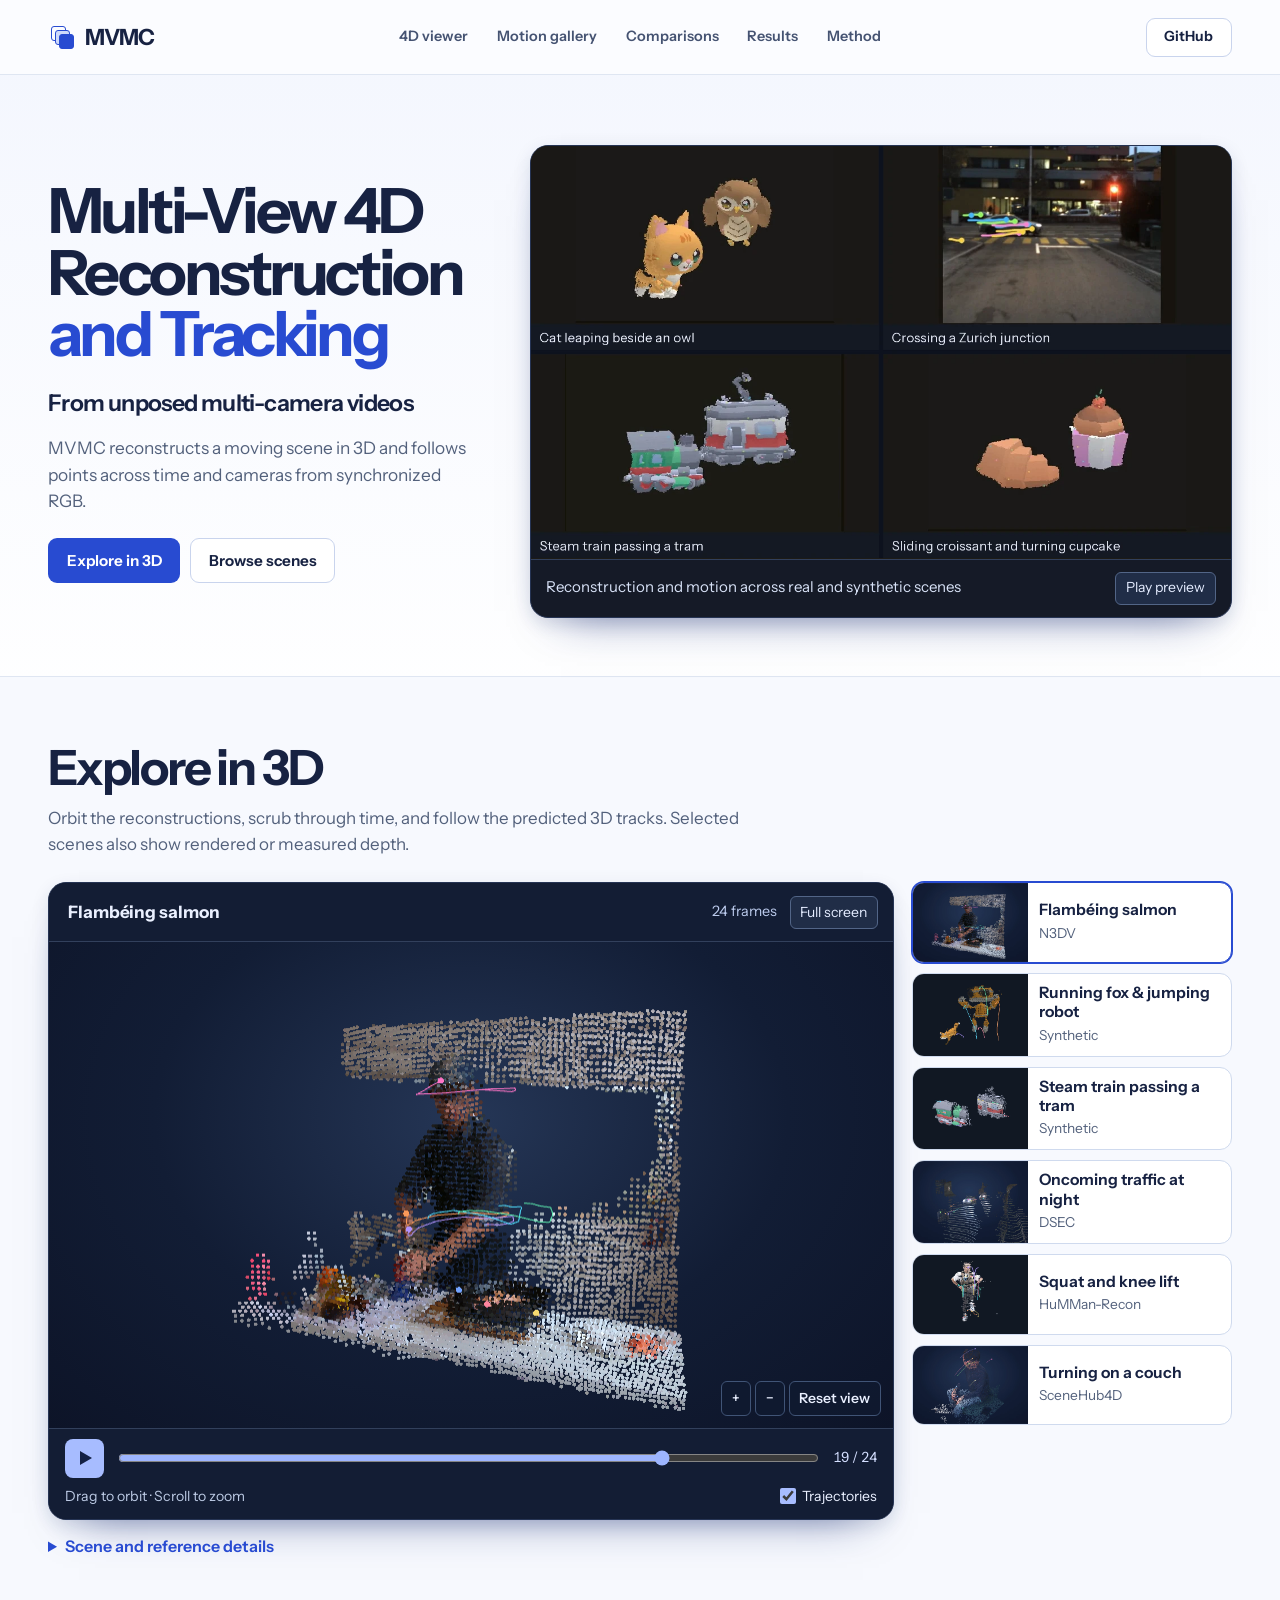
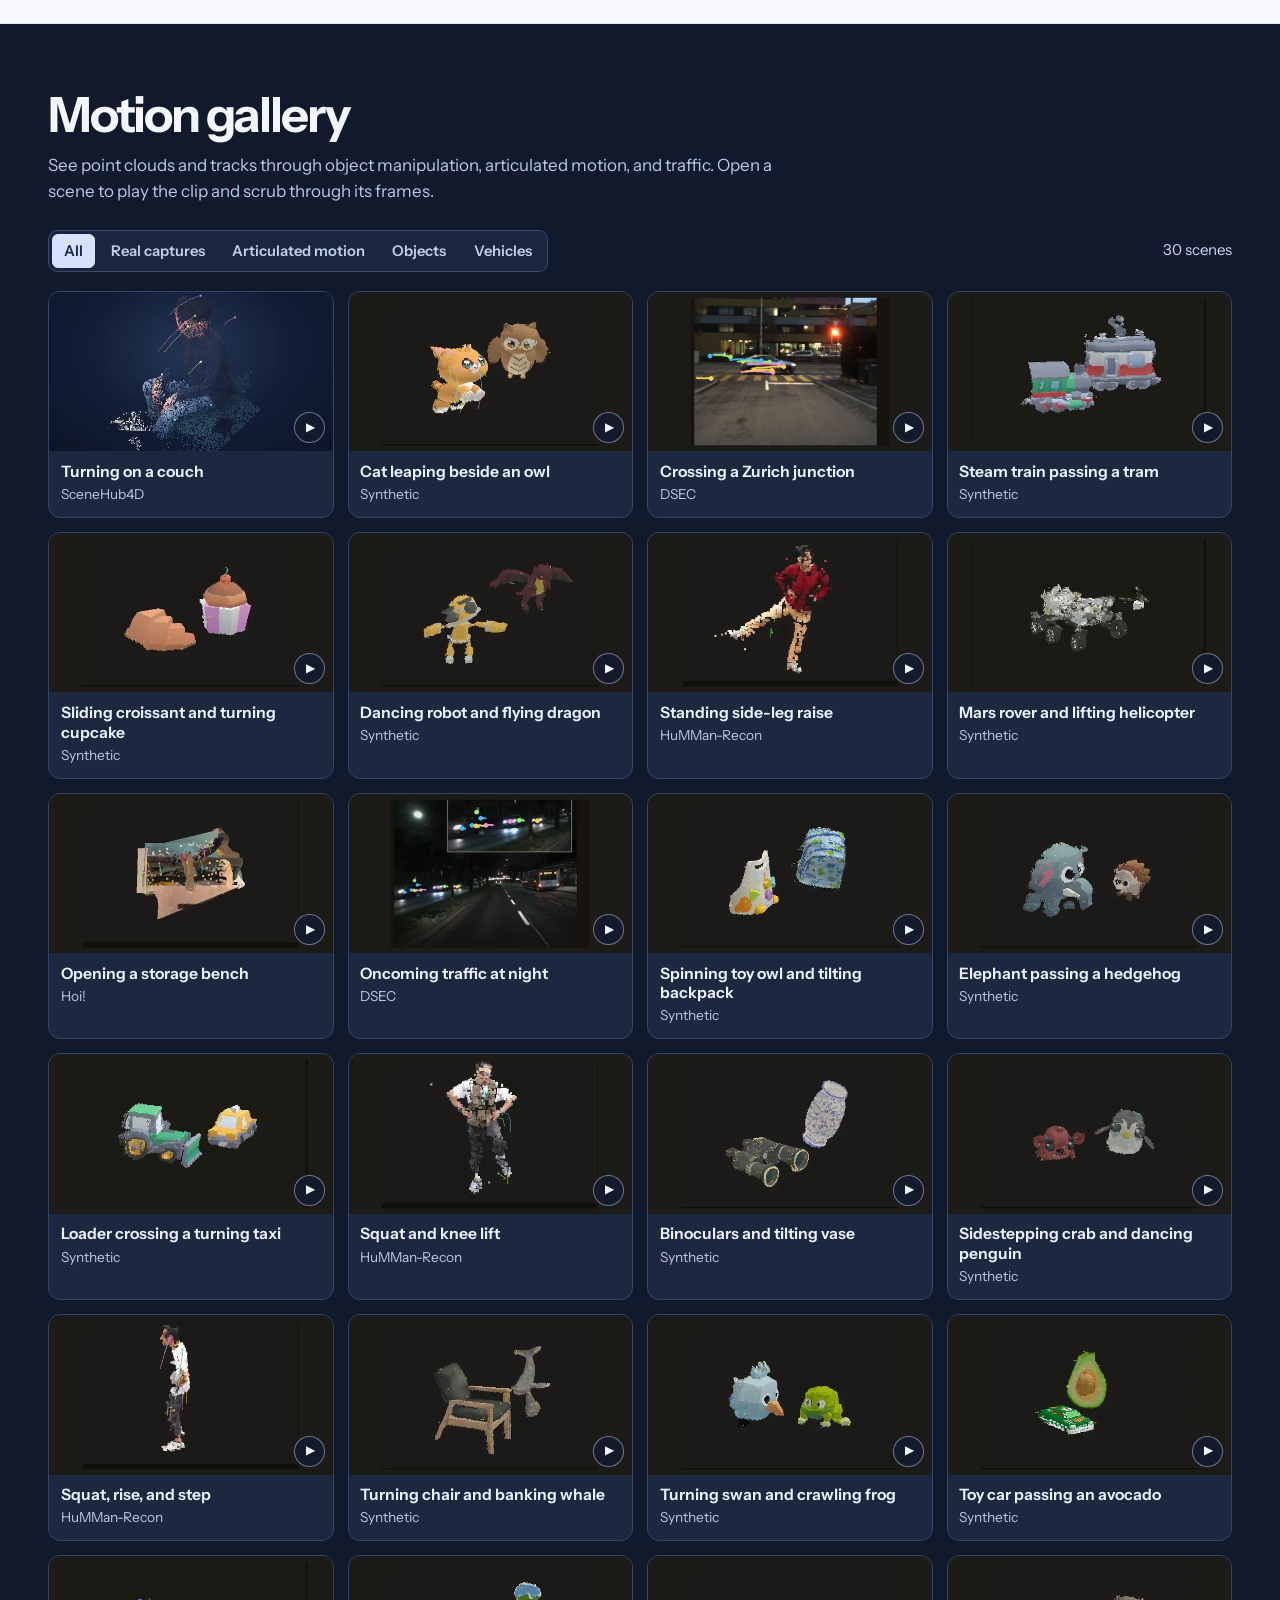
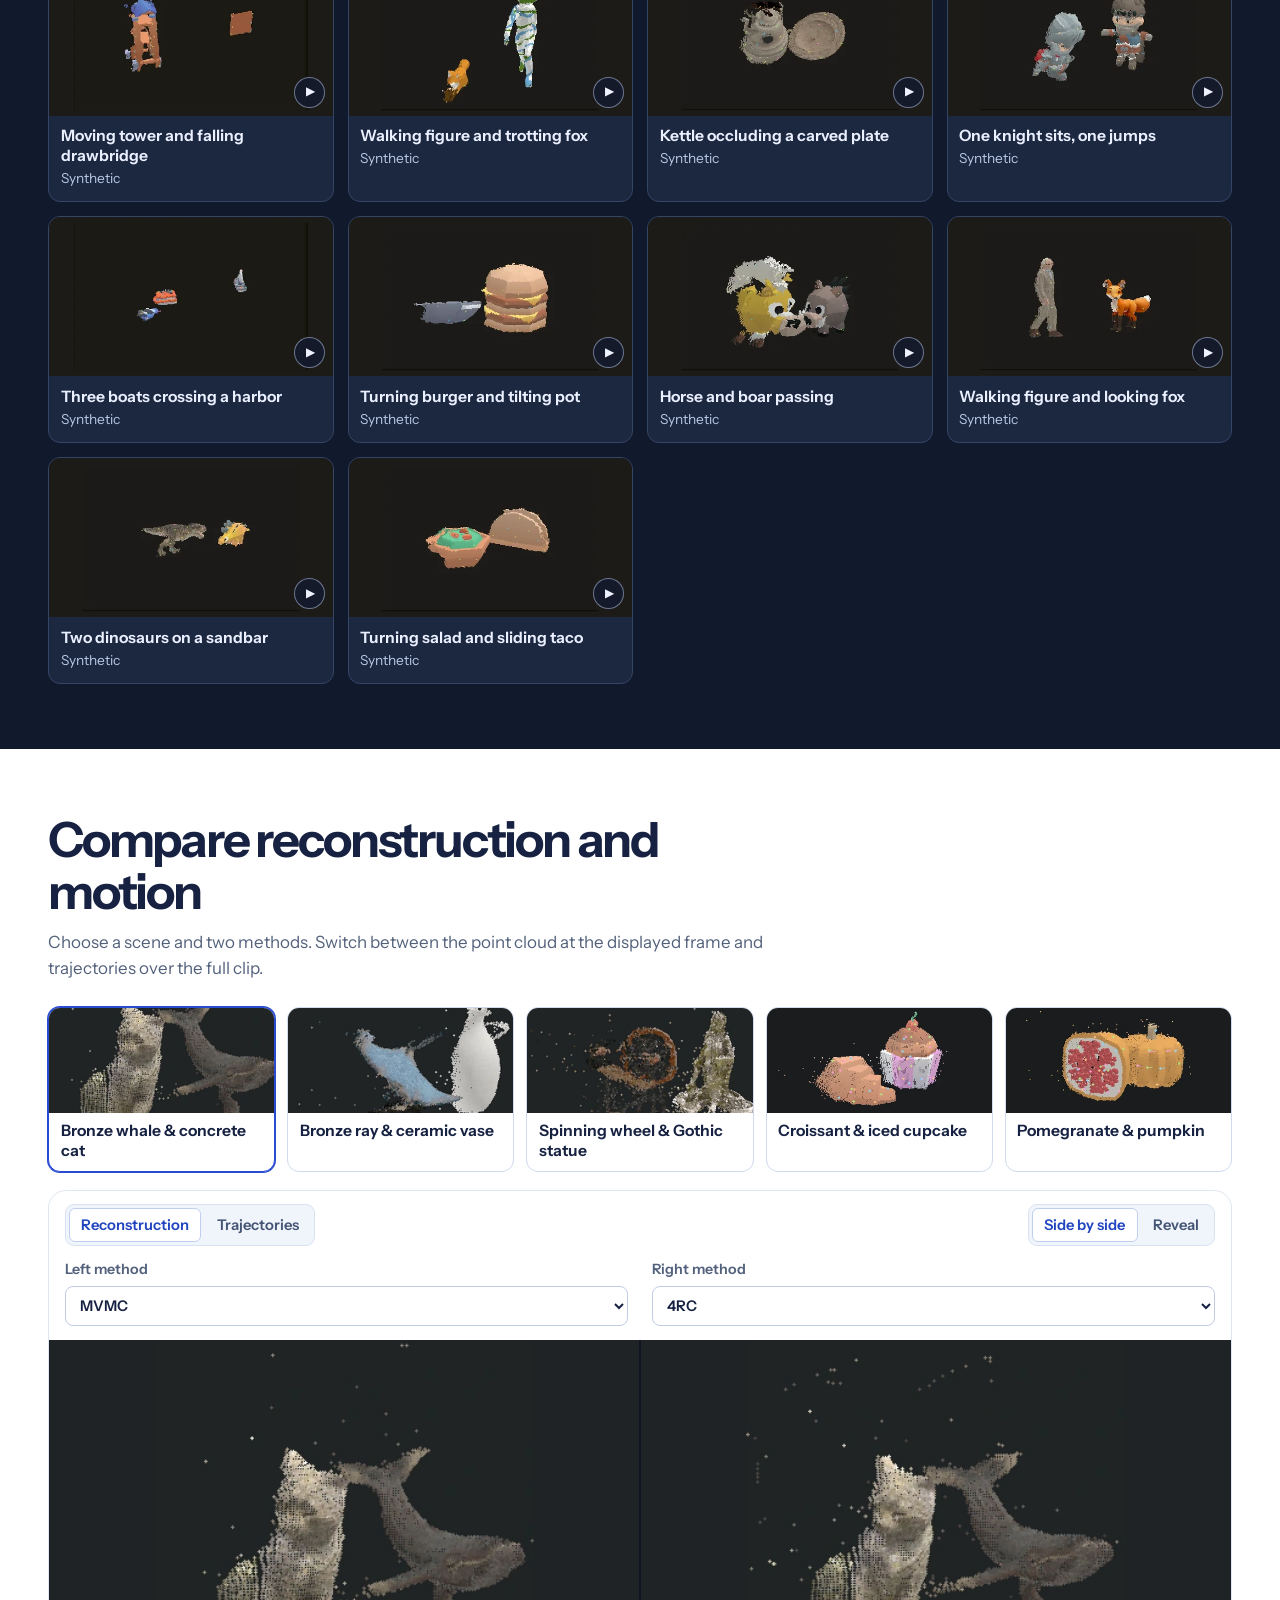
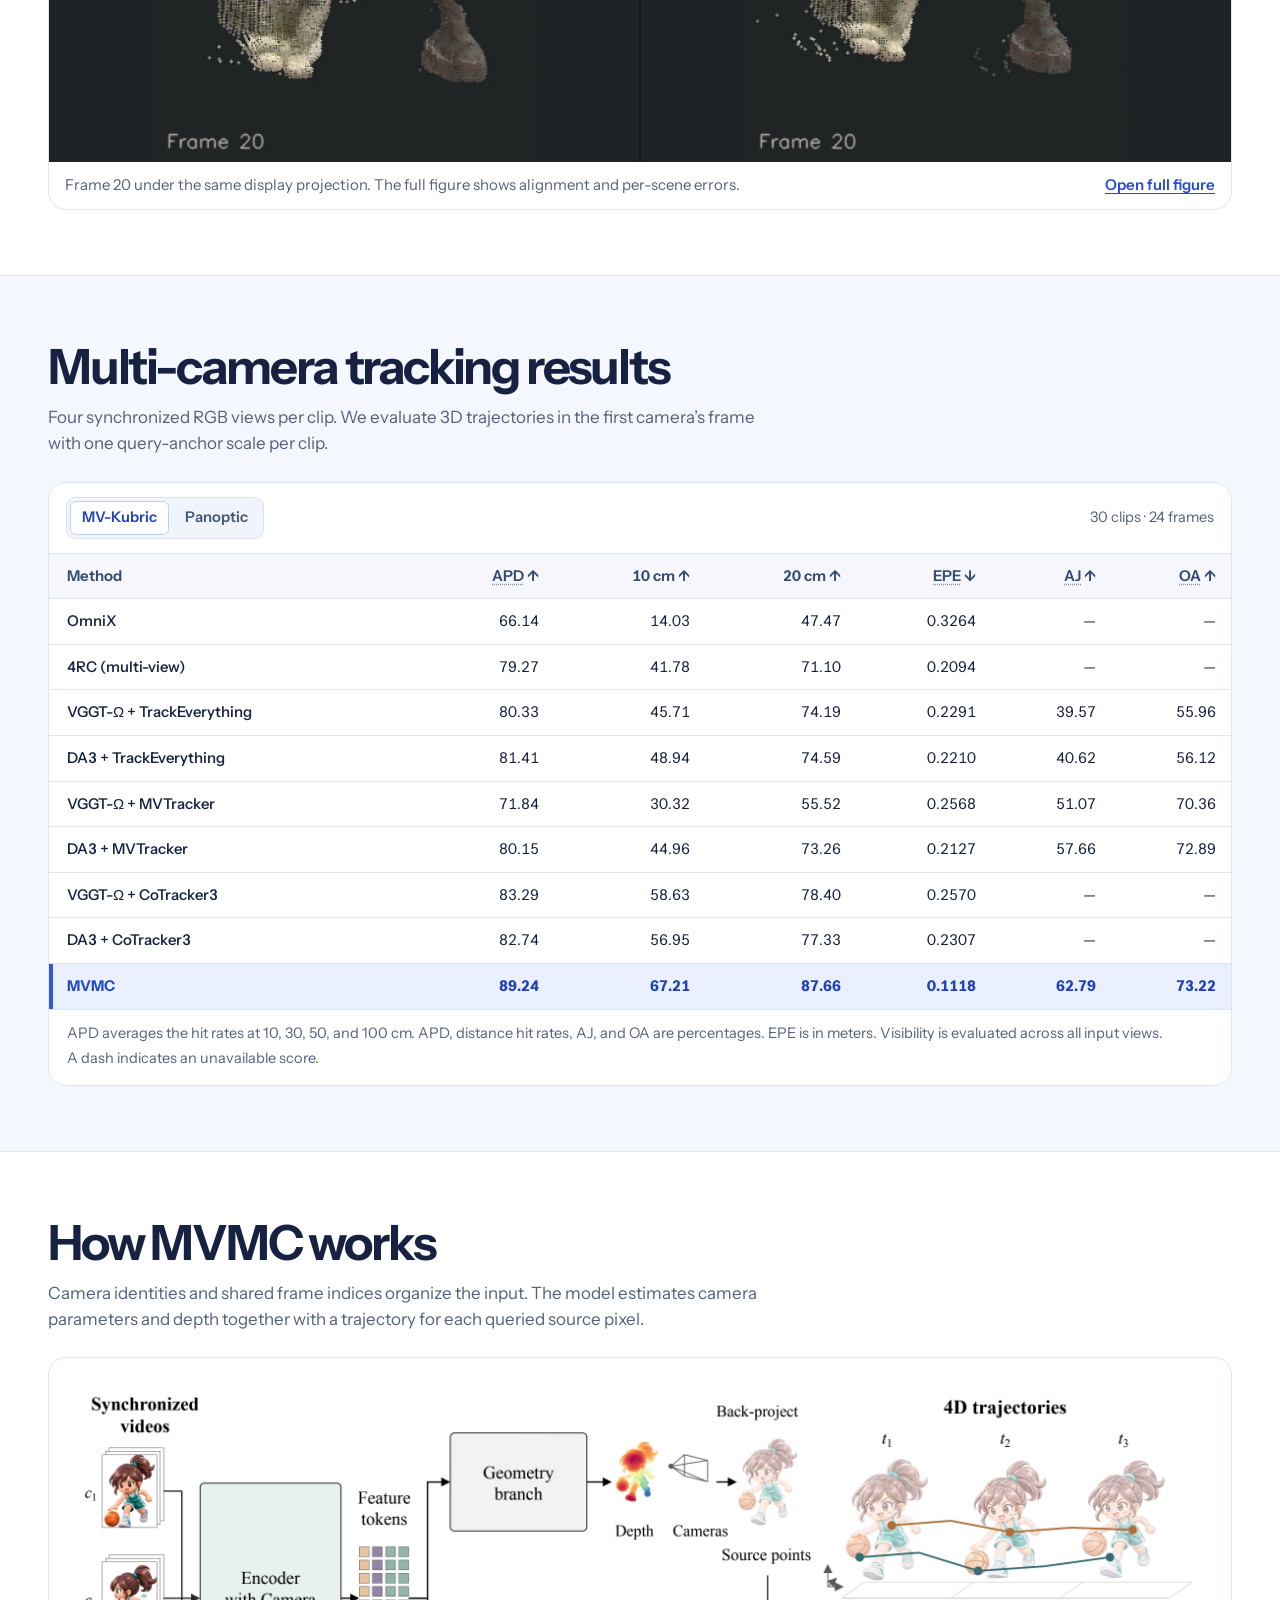
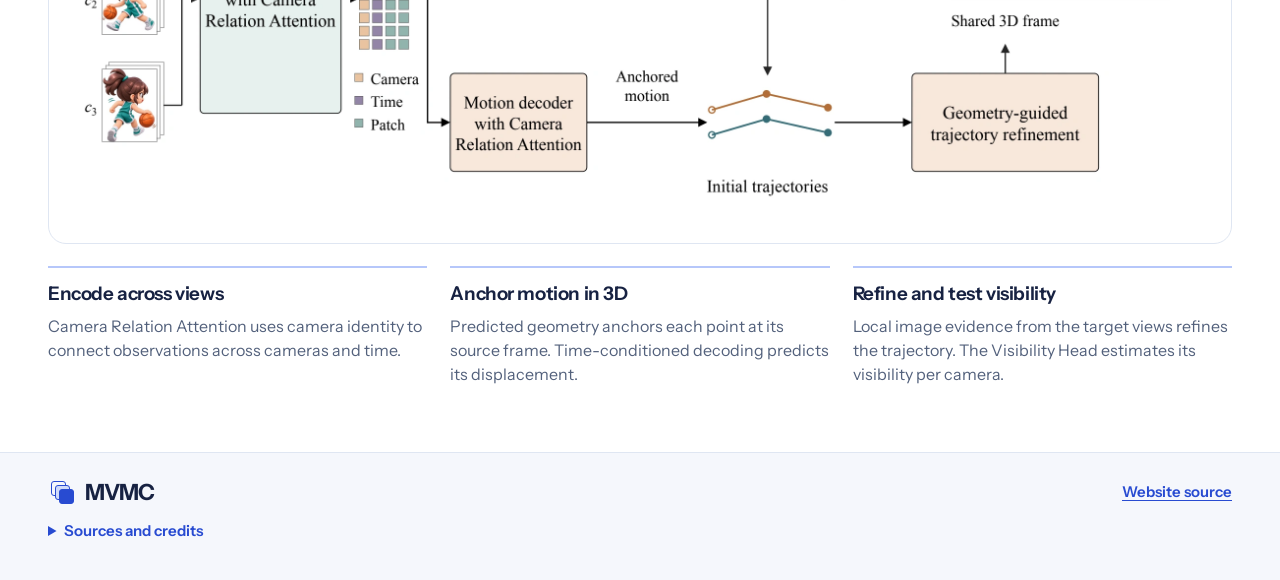
==== index.html @ 5c486350 "Feature N3DV hand and pan tracks and trim road clutter" ====
<!doctype html>
<html lang="en">
<head>
  <meta charset="utf-8">
  <meta name="viewport" content="width=device-width, initial-scale=1">
  <meta name="description" content="Explore MVMC's 4D reconstruction and point tracking from synchronized RGB videos in an interactive 3D viewer.">
  <meta name="theme-color" content="#f5f7fc">
  <meta property="og:title" content="MVMC · Multi-View 4D Reconstruction and Tracking">
  <meta property="og:description" content="Explore 3D reconstructions, point trajectories, and results from unposed multi-camera videos.">
  <meta property="og:type" content="website">
  <meta property="og:url" content="https://bestzbf.github.io/mvmc-project/">
  <meta property="og:image" content="https://bestzbf.github.io/mvmc-project/assets/media/share-card.jpg">
  <title>MVMC · Multi-View 4D Reconstruction and Tracking</title>
  <link rel="canonical" href="https://bestzbf.github.io/mvmc-project/">
  <link rel="icon" href="./assets/media/icon.png" type="image/png">
  <link rel="preload" href="./assets/fonts/instrument-sans.woff2" as="font" type="font/woff2" crossorigin>
  <link rel="stylesheet" href="./styles.css?v=4d-scenes">
  <script type="module" src="./app.js?v=tracks-road"></script>
</head>
<body>
  <a class="skip-link" href="#main">Skip to content</a>
  <header class="site-header">
    <div class="header-inner wrap">
      <a href="./" class="wordmark"><span class="brand-mark" aria-hidden="true"><i></i><i></i><i></i></span>MVMC</a>
      <nav aria-label="Sections">
        <a href="#viewer">4D viewer</a>
        <a href="#captures">Motion gallery</a>
        <a href="#comparisons">Comparisons</a>
        <a href="#results">Results</a>
        <a href="#method">Method</a>
      </nav>
      <a class="button outline repo-link" href="https://github.com/bestzbf/mvmc">GitHub</a>
    </div>
  </header>

  <main id="main">
    <section class="hero wrap" aria-labelledby="project-title">
      <div class="hero-copy">
        <h1 id="project-title">Multi-View 4D<br> Reconstruction<br> <span>and Tracking</span></h1>
        <p class="subtitle">From unposed multi-camera videos</p>
        <p class="hero-summary">MVMC reconstructs a moving scene in 3D and follows points across time and cameras from synchronized RGB.</p>
        <div class="hero-actions">
          <a href="#viewer" class="button primary">Explore in 3D</a>
          <a href="#captures" class="button outline">Browse scenes</a>
        </div>
      </div>
      <figure class="showreel">
        <video id="showreel-video" class="showreel-video" src="./assets/gallery/showreel.mp4" poster="./assets/gallery/showreel-poster.webp" muted autoplay playsinline loop controls preload="metadata" aria-label="Preview of real and synthetic MVMC reconstructions"></video>
        <figcaption>
          <span>Reconstruction and motion across real and synthetic scenes</span>
          <button class="reel-control" id="reel-control" type="button" hidden>Pause preview</button>
        </figcaption>
      </figure>
    </section>

    <section class="section studio-section" id="viewer" aria-labelledby="viewer-title">
      <div class="wrap">
        <div class="section-intro">
          <h2 id="viewer-title">Explore in 3D</h2>
          <p>Orbit the reconstructions, scrub through time, and follow the predicted 3D tracks. Selected scenes also show rendered or measured depth.</p>
        </div>
        <div class="studio-layout">
          <div class="viewer" aria-label="Interactive 4D viewer">
        <div class="viewer-head">
          <h3 id="viewer-scene-name">Flambéing salmon</h3>
          <div class="viewer-meta">
            <span id="viewer-scene-context">24 frames</span>
            <button id="expand-viewer" type="button" hidden>Full screen</button>
          </div>
        </div>
        <div class="viewer-stage" id="viewer-stage">
          <img class="viewer-poster" id="viewer-poster" src="./assets/scenes/n3dv-flame-salmon-preview.webp?v=hands-pan" alt="A point cloud of a cook and pan with 3D motion trails" width="800" height="550">
          <canvas id="scene-canvas" tabindex="0" aria-label="3D scene. Use arrow keys to orbit and plus or minus to zoom." hidden></canvas>
          <p id="viewer-status" class="viewer-status" role="status">Loading the 3D scene…</p>
          <div class="viewer-overlays" id="viewer-overlays" hidden>
            <div class="viewer-source" role="group" aria-label="3D reconstruction source">
              <button type="button" data-cloud="predicted" aria-pressed="true">MVMC</button>
              <button type="button" data-cloud="reference" aria-pressed="false">Rendered reference</button>
            </div>
            <div class="viewer-camera" role="group" aria-label="Camera controls">
              <button type="button" id="zoom-in" aria-label="Zoom in" title="Zoom in">+</button>
              <button type="button" id="zoom-out" aria-label="Zoom out" title="Zoom out">−</button>
              <button type="button" id="reset-camera">Reset view</button>
            </div>
          </div>
        </div>
        <div class="viewer-bottom" id="viewer-bottom" hidden>
          <div class="playback">
            <button id="play-scene" class="play" type="button" aria-label="Play 3D scene"><span aria-hidden="true"></span></button>
            <label class="sr-only" for="scene-time">3D frame</label>
            <input id="scene-time" type="range" min="1" max="24" value="19" step="1">
            <output id="frame-output" for="scene-time" aria-live="off">19 / 24</output>
          </div>
          <div class="viewer-footer">
            <span>Drag to orbit · Scroll to zoom</span>
            <label class="track-switch"><input id="show-trails" type="checkbox" checked>Trajectories</label>
          </div>
        </div>
        <noscript><p class="no-js">The 3D controls use JavaScript.</p></noscript>
          </div>
          <div class="studio-scenarios" id="studio-scenes" role="group" aria-label="3D scenes"></div>
        </div>
        <details class="viewer-notes">
          <summary>Scene and reference details</summary>
          <p id="viewer-annotation">The viewer shows subsampled MVMC point clouds and trajectories. Display alignment and reference data vary by scene.</p>
          <p><a id="viewer-source-link" href="https://github.com/facebookresearch/Neural_3D_Video">N3DV dataset</a></p>
        </details>
      </div>
    </section>

    <section id="captures" class="section gallery-section" aria-labelledby="captures-title">
      <div class="wrap">
        <div class="section-intro">
          <h2 id="captures-title">Motion gallery</h2>
          <p>See point clouds and tracks through object manipulation, articulated motion, and traffic. Open a scene to play the clip and scrub through its frames.</p>
        </div>
        <div class="gallery-toolbar">
          <div class="segment" role="group" aria-label="Filter motion gallery" id="gallery-filters">
            <button type="button" data-filter="all" aria-pressed="true">All</button>
            <button type="button" data-filter="real" aria-pressed="false">Real captures</button>
            <button type="button" data-filter="articulated" aria-pressed="false">Articulated motion</button>
            <button type="button" data-filter="objects" aria-pressed="false">Objects</button>
            <button type="button" data-filter="vehicles" aria-pressed="false">Vehicles</button>
          </div>
          <span id="gallery-count" aria-live="polite"></span>
        </div>
        <div class="gallery-grid" id="video-scenes" role="group" aria-label="Motion scenes"></div>
        <noscript><p class="gallery-noscript">The <a href="./assets/gallery/showreel.mp4">showreel</a> and <a href="./assets/media/hoi.mp4">Hoi! sequence</a> are also available as videos.</p></noscript>
      </div>
      <dialog id="clip-dialog" class="clip-dialog" aria-labelledby="film-title">
        <div class="film">
          <div class="film-header">
            <div>
              <p class="dataset-label" id="film-dataset"></p>
              <h3 id="film-title"></h3>
            </div>
            <button class="film-close" type="button" id="close-clip">Close</button>
          </div>
          <video id="real-video" controls playsinline loop preload="none" aria-label="Selected motion sequence">
          </video>
          <p class="film-note" id="film-note"></p>
          <div class="film-actions">
            <button type="button" id="previous-clip">Previous clip</button>
            <span id="film-position" aria-live="polite"></span>
            <button type="button" id="next-clip">Next clip</button>
          </div>
        </div>
      </dialog>
    </section>

    <section id="comparisons" class="section wrap" aria-labelledby="comparisons-title">
      <div class="section-intro">
        <h2 id="comparisons-title">Compare reconstruction and motion</h2>
        <p>Choose a scene and two methods. Switch between the point cloud at the displayed frame and trajectories over the full clip.</p>
      </div>
      <div class="scene-grid comparison-scenes" id="comparison-scenes" role="group" aria-label="Comparison scene"></div>
      <div class="comparison">
        <div class="compare-toolbar">
          <div class="segment" role="group" aria-label="Panel content" id="compare-kind">
            <button type="button" data-kind="geometry" aria-pressed="true">Reconstruction</button>
            <button type="button" data-kind="tracks" aria-pressed="false">Trajectories</button>
          </div>
          <div class="segment" role="group" aria-label="Comparison layout" id="compare-layout">
            <button type="button" data-layout="pair" aria-pressed="true">Side by side</button>
            <button type="button" data-layout="wipe" aria-pressed="false">Reveal</button>
          </div>
        </div>
        <div class="compare-methods">
          <label>Left method <select id="compare-left" aria-label="Left method"></select></label>
          <label>Right method <select id="compare-right" aria-label="Right method"></select></label>
        </div>
        <div id="compare-stage" class="compare-stage" data-layout="pair">
          <figure><img id="compare-left-img" src="./assets/media/whale-cat-mvmc-geometry.webp" alt="MVMC reconstruction of bronze whale and concrete cat" width="312" height="346" loading="lazy"></figure>
          <figure><img id="compare-right-img" src="./assets/media/whale-cat-fourrc-geometry.webp" alt="4RC reconstruction of bronze whale and concrete cat" width="312" height="346" loading="lazy"></figure>
          <div class="reveal-marker" aria-hidden="true"></div>
          <input id="reveal" type="range" min="0" max="100" value="50" aria-label="Reveal more of the left result" hidden>
        </div>
        <div class="compare-footer">
          <p id="compare-note">Geometry panels share the same display projection. The original figure lists the frame number and alignment details.</p>
          <a id="full-comparison" href="./assets/media/whale-cat-comparison.webp">Open full figure</a>
        </div>
      </div>
    </section>

    <section id="results" class="section results-section" aria-labelledby="results-title">
      <div class="wrap">
        <div class="section-intro">
          <h2 id="results-title">Multi-camera tracking results</h2>
          <p>Four synchronized RGB views per clip. We evaluate 3D trajectories in the first camera’s frame with one query-anchor scale per clip.</p>
        </div>
        <div class="results-shell">
          <div class="results-header">
            <div class="segment" role="group" aria-label="Benchmark dataset" id="benchmarks">
              <button type="button" data-benchmark="kubric" aria-pressed="true">MV-Kubric</button>
              <button type="button" data-benchmark="panoptic" aria-pressed="false">Panoptic</button>
            </div>
            <span class="result-context" id="result-context">30 clips · 24 frames</span>
          </div>
          <div class="table-scroll" role="region" aria-label="Benchmark results table" tabindex="0">
            <table id="result-table">
              <caption class="sr-only" id="result-caption">Multi-camera 3D point tracking on MV-Kubric</caption>
              <thead><tr>
                <th scope="col">Method</th>
                <th scope="col"><abbr title="Average 3D hit rate across four distance thresholds">APD</abbr> ↑</th>
                <th scope="col">10 cm ↑</th>
                <th scope="col">20 cm ↑</th>
                <th scope="col"><abbr title="End-point error in meters">EPE</abbr> ↓</th>
                <th scope="col"><abbr title="Average Jaccard">AJ</abbr> ↑</th>
                <th scope="col"><abbr title="Occlusion accuracy">OA</abbr> ↑</th>
              </tr></thead>
              <tbody>
                <tr class="own"><th scope="row">MVMC</th><td>89.24</td><td>67.21</td><td>87.66</td><td>0.1118</td><td>62.79</td><td>73.22</td></tr>
              </tbody>
            </table>
          </div>
          <div class="results-footer">
            <p>APD averages the hit rates at 10, 30, 50, and 100 cm. APD, distance hit rates, AJ, and OA are percentages. EPE is in meters. Visibility is evaluated across all input views.</p>
            <p>A dash indicates an unavailable score.</p>
          </div>
        </div>
      </div>
    </section>

    <section id="method" class="section wrap" aria-labelledby="method-title">
      <div class="section-intro">
        <h2 id="method-title">How MVMC works</h2>
        <p>Camera identities and shared frame indices organize the input. The model estimates camera parameters and depth together with a trajectory for each queried source pixel.</p>
      </div>
      <figure class="method-graphic">
        <a href="./assets/media/framework.webp"><img src="./assets/media/framework.webp" width="2300" height="880" alt="MVMC architecture showing synchronized frames, a shared encoder, geometry and motion branches, trajectory refinement, and per-view visibility" loading="lazy"></a>
      </figure>
      <div class="method-notes">
        <div><h3>Encode across views</h3><p>Camera Relation Attention uses camera identity to connect observations across cameras and time.</p></div>
        <div><h3>Anchor motion in 3D</h3><p>Predicted geometry anchors each point at its source frame. Time-conditioned decoding predicts its displacement.</p></div>
        <div><h3>Refine and test visibility</h3><p>Local image evidence from the target views refines the trajectory. The Visibility Head estimates its visibility per camera.</p></div>
      </div>
    </section>
  </main>

  <footer class="site-footer">
    <div class="wrap footer-inner">
      <div class="footer-top">
        <a href="./" class="wordmark"><span class="brand-mark" aria-hidden="true"><i></i><i></i><i></i></span>MVMC</a>
        <a href="https://github.com/bestzbf/mvmc-project">Website source</a>
      </div>
      <details class="credits" id="credits">
        <summary>Sources and credits</summary>
        <p>Edited Hoi! clips use <a href="https://hoi-dataset.ethz.ch/">the Hoi! dataset</a> under <a href="https://creativecommons.org/licenses/by/4.0/">CC BY 4.0</a>. Edited driving footage uses <a href="https://dsec.ifi.uzh.ch/">the DSEC dataset</a> and is shared under <a href="https://creativecommons.org/licenses/by-sa/4.0/">CC BY-SA 4.0</a>. HuMMan-Recon clips use <a href="https://huggingface.co/datasets/caizhongang/HuMMan">the HuMMan dataset</a> under the <a href="./assets/licenses/humman.txt">S-Lab License 1.0</a> for non-commercial research. The clips were trimmed and annotated to show reconstruction and point tracking.</p>
        <p>See <a href="./assets/licenses/scene-credits.html">source credits for the rendered scenes</a>. Benchmarks use the <a href="https://ethz-vlg.github.io/mvtracker/">MVTracker</a> protocol on <a href="http://domedb.perception.cs.cmu.edu/">Panoptic Studio</a> and MV-Kubric.</p>
      </details>
    </div>
  </footer>
</body>
</html>
---- styles.css ----
@font-face {
  font-family: "Instrument Sans";
  src: url("./assets/fonts/instrument-sans.woff2") format("woff2");
  font-style: normal;
  font-weight: 400 700;
  font-display: swap;
}

:root {
  font-family: "Instrument Sans", Arial, sans-serif;
  color: #172242;
  background: #fff;
  font-synthesis: none;
  --ink: #172242;
  --muted: #53617c;
  --blue: #284bd1;
  --pale: #f4f7fd;
  --line: #dfe6f2;
  --dark: #0d1428;
  --dark-line: #32405c;
  --studio-ink: #eaf0ff;
  --radius: 18px;
}

*, *::before, *::after { box-sizing: border-box; }
html { scroll-behavior: smooth; scroll-padding-top: 28px; }
body { margin: 0; line-height: 1.52; }
img, video, canvas { display: block; max-width: 100%; }
h1, h2, h3, p, figure { margin: 0; }
button, select, input { font: inherit; }
button, select { cursor: pointer; }
a { color: var(--blue); text-underline-offset: .2em; }
abbr[title] { text-decoration-color: #8594b4; text-underline-offset: .2em; }
[hidden] { display: none !important; }
:focus-visible { outline: 3px solid #5079ed; outline-offset: 4px; }

.wrap { width: min(1184px, calc(100% - 72px)); margin-inline: auto; }
.sr-only {
  position: absolute;
  width: 1px;
  height: 1px;
  margin: -1px;
  padding: 0;
  overflow: hidden;
  clip-path: inset(50%);
  white-space: nowrap;
}
.skip-link {
  position: fixed;
  top: 12px;
  left: 12px;
  z-index: 5;
  padding: .5rem 1rem;
  transform: translateY(-120px);
  background: #fff;
}
.skip-link:focus { transform: none; }

.site-header {
  background: #fbfcff;
  border-bottom: 1px solid var(--line);
}
.header-inner {
  display: grid;
  grid-template-columns: 1fr auto 1fr;
  align-items: center;
  gap: 1rem 2rem;
  min-height: 74px;
}
.wordmark {
  display: inline-flex;
  align-items: center;
  gap: .65rem;
  justify-self: start;
  color: var(--ink);
  font-size: 1.4rem;
  font-weight: 700;
  line-height: 1;
  letter-spacing: -.045em;
  text-decoration: none;
}
.brand-mark {
  position: relative;
  display: inline-block;
  width: 27px;
  height: 27px;
}
.brand-mark i {
  position: absolute;
  top: 2px;
  left: 3px;
  width: 15px;
  height: 15px;
  border: 1.8px solid var(--blue);
  border-radius: 3px;
}
.brand-mark i:nth-child(2) { top: 6px; left: 7px; background: #cfdafb; }
.brand-mark i:nth-child(3) { top: 10px; left: 11px; background: var(--blue); }
.header-inner nav {
  display: flex;
  align-items: center;
  justify-content: center;
  gap: clamp(14px, 2.25vw, 32px);
}
.header-inner nav a {
  color: #455372;
  text-decoration: none;
  font-size: .9rem;
  font-weight: 600;
  white-space: nowrap;
}
.header-inner nav a:hover { color: var(--blue); }
.repo-link { justify-self: end; }

.button {
  min-height: 44px;
  display: inline-flex;
  align-items: center;
  justify-content: center;
  padding: .63rem 1.1rem;
  border: 1px solid transparent;
  border-radius: 9px;
  font-size: .95rem;
  font-weight: 650;
  text-decoration: none;
  text-align: center;
}
.button.primary { color: #fff; background: var(--blue); }
.button.primary:hover { background: #1d3ab4; }
.button.outline { border-color: #c9d4ed; color: var(--ink); background: #fff; }
.button.outline:hover { border-color: #959fbc; background: var(--pale); }
.repo-link.button { min-height: 39px; padding-block: .4rem; font-size: .88rem; }

.hero {
  display: grid;
  grid-template-columns: minmax(0, .76fr) minmax(0, 1.24fr);
  gap: 26px clamp(26px, 4vw, 63px);
  align-items: center;
  padding-block: clamp(47px, 5.5vw, 76px) 58px;
}
body:has(.hero) {
  background: linear-gradient(180deg, #f3f6fe 0, #fff 740px);
}
.hero h1 {
  font-size: clamp(2.45rem, 4.88vw, 4.55rem);
  line-height: .99;
  letter-spacing: -.057em;
  font-weight: 680;
}
.hero h1 span { color: var(--blue); }
.hero .subtitle {
  margin-top: 1.32rem;
  font-size: clamp(1.13rem, 1.8vw, 1.46rem);
  font-weight: 635;
  letter-spacing: -.027em;
}
.hero-summary {
  max-width: 39ch;
  margin-top: .87rem;
  color: var(--muted);
  font-size: 1.08rem;
}
.hero-actions { display: flex; flex-wrap: wrap; gap: 10px; margin-top: 1.5rem; }
.showreel {
  overflow: hidden;
  border: 1px solid #263454;
  border-radius: var(--radius);
  background: #151a27;
  color: var(--studio-ink);
  box-shadow: 0 24px 45px -31px #182c75b5, 0 6px 18px #11295c20;
}
.showreel-video {
  width: 100%;
  aspect-ratio: 1240 / 730;
  background: #1d1b17;
}
.showreel figcaption {
  display: flex;
  justify-content: space-between;
  align-items: baseline;
  flex-wrap: wrap;
  gap: 6px 15px;
  border-top: 1px solid var(--dark-line);
  color: #d8e2f7;
  padding: 12px 15px;
  font-size: .94rem;
}
.reel-control, #expand-viewer {
  padding: .3rem .62rem;
  color: #e4ecff;
  border: 1px solid #526587;
  background: #202d47;
  border-radius: 6px;
  font-size: .875rem;
}
.reel-control:hover, #expand-viewer:hover { background: #2f4062; }
.viewer-notes { margin-top: .85rem; color: var(--muted); }
.viewer-notes summary, .credits summary { cursor: pointer; width: fit-content; color: var(--blue); font-weight: 620; }
.viewer-notes p, .credits p { max-width: 76ch; margin-top: .7rem; }

.studio-section { background: #f7f9fe; border-block: 1px solid var(--line); }
.studio-layout { display: grid; grid-template-columns: minmax(0, 1fr) minmax(235px, 27%); gap: 18px; align-items: start; }
.studio-scenarios { display: grid; gap: 10px; }
.studio-scenarios .scene-pick { grid-template: auto / 36% 1fr; min-height: 79px; align-items: stretch; }
.studio-scenarios .scene-pick img { aspect-ratio: auto; height: 100%; max-height: 100px; object-fit: cover; }
.studio-scenarios .scene-pick > span { justify-content: center; }
.viewer {
  overflow: hidden;
  color: var(--studio-ink);
  border-radius: var(--radius);
  border: 1px solid #263454;
  background: var(--dark);
  box-shadow: 0 24px 45px -31px #182c75b5, 0 6px 18px #11295c1c;
}
.viewer-head {
  display: flex;
  align-items: center;
  justify-content: space-between;
  gap: 10px;
  min-height: 59px;
  padding: 10px 15px 10px 19px;
  background: #131d34;
  border-bottom: 1px solid var(--dark-line);
}
.viewer-head h3 { font-size: 1.07rem; letter-spacing: -.005em; }
.viewer-meta { display: flex; gap: .8rem; align-items: center; }
#viewer-scene-context { color: #bccbed; font-size: .9rem; white-space: nowrap; }
.viewer:fullscreen { display: flex; flex-direction: column; border-radius: 0; }
.viewer:fullscreen .viewer-stage { flex: 1; aspect-ratio: auto; min-height: 0; }
.viewer:fullscreen .viewer-head, .viewer:fullscreen .viewer-bottom { flex: none; }
select {
  min-width: 0;
  max-width: 100%;
  min-height: 40px;
  background: #fff;
  color: var(--ink);
  padding: .43rem .64rem;
  border: 1px solid #bfcbe5;
  border-radius: 8px;
  font-size: .92rem;
  text-overflow: ellipsis;
}
.viewer-stage {
  position: relative;
  width: 100%;
  aspect-ratio: 1.74;
  min-height: 248px;
  isolation: isolate;
  background: radial-gradient(ellipse at 50% 36%, #253656 0, #121d35 53%, #0d1428 100%);
}
.viewer-stage canvas, .viewer-poster {
  position: absolute;
  inset: 0;
  width: 100%;
  height: 100%;
}
.viewer-poster { object-fit: contain; }
.viewer-stage canvas { cursor: grab; touch-action: none; }
.viewer-stage canvas:active { cursor: grabbing; }
.viewer-stage canvas:focus-visible { outline-offset: -5px; }
.viewer-status {
  position: absolute;
  left: 12px;
  bottom: 12px;
  max-width: calc(100% - 24px);
  background: #0d1428e8;
  border: 1px solid #394c72;
  border-radius: 7px;
  padding: .4rem .65rem;
  font-size: .875rem;
}
.viewer-overlays { position: absolute; inset: 0; z-index: 1; pointer-events: none; }
.viewer-source, .viewer-camera {
  position: absolute;
  display: flex;
  gap: 4px;
  flex-wrap: wrap;
}
.viewer-source { top: 12px; left: 12px; }
.viewer-camera { bottom: 12px; right: 12px; }
.viewer-overlays button {
  padding: .28rem .62rem;
  min-height: 35px;
  color: var(--studio-ink);
  background: #101a30e8;
  border: 1px solid #405476;
  border-radius: 6px;
  font-size: .875rem;
  font-weight: 560;
  pointer-events: auto;
}
.viewer-overlays button[aria-pressed="true"] { background: #dbe6ff; color: #172751; border-color: #dbe6ff; }
.viewer-overlays button:hover:not([aria-pressed="true"]) { background: #2a3a5c; }
.viewer-bottom { padding: 10px 16px 12px; border-top: 1px solid var(--dark-line); background: #131d34; }
.playback { display: grid; grid-template-columns: auto 1fr auto; gap: 14px; align-items: center; }
.play {
  position: relative;
  display: grid;
  place-items: center;
  width: 39px;
  height: 39px;
  background: #a7bcff;
  border: none;
  border-radius: 8px;
  color: #132044;
}
.play span { border-top: 7px solid transparent; border-bottom: 7px solid transparent; border-left: 12px solid currentColor; margin-left: 3px; }
.play[aria-pressed="true"] span { width: 12px; height: 14px; margin: 0; border: solid currentColor; border-width: 0 4px; }
.play:hover { background: #c3d5ff; }
#scene-time { width: 100%; margin: 0; accent-color: #9db5ff; cursor: pointer; }
#frame-output { font-size: .88rem; color: #d4dfff; font-variant-numeric: tabular-nums; white-space: nowrap; }
.viewer-footer {
  display: flex;
  justify-content: space-between;
  align-items: center;
  flex-wrap: wrap;
  gap: .32rem .9rem;
  margin-top: 8px;
  font-size: .88rem;
  color: #bdcbe5;
}
.track-switch { display: inline-flex; align-items: center; gap: .4rem; color: var(--studio-ink); }
.track-switch input { width: 16px; height: 16px; accent-color: #a7bcff; margin: 0; }
.no-js { padding: 10px 16px; }

.section { padding-block: 65px; }
.section-intro {
  max-width: 740px;
  margin-bottom: 25px;
}
.section-intro h2 {
  color: var(--ink);
  font-size: clamp(1.94rem, 3.8vw, 3.05rem);
  letter-spacing: -.045em;
  font-weight: 675;
  line-height: 1.07;
}
.section-intro p {
  color: var(--muted);
  font-size: 1.06rem;
  margin-top: .77rem;
}
.results-section {
  background: var(--pale);
  border-block: 1px solid var(--line);
}
.gallery-section { background: #111a2d; color: var(--studio-ink); }
.gallery-section .section-intro h2 { color: #f3f6ff; }
.gallery-section .section-intro p { color: #b9c9e3; }
.gallery-toolbar { display: flex; align-items: center; justify-content: space-between; gap: 12px 22px; flex-wrap: wrap; margin-block: 4px 19px; }
.gallery-toolbar > span { color: #cbd8f4; font-size: .94rem; }
.gallery-toolbar .segment { background: #1a2540; border-color: #3a4b70; }
.gallery-toolbar .segment button { color: #c1cfe9; }
.gallery-toolbar .segment button:hover { color: #fff; }
.gallery-toolbar .segment button[aria-pressed="true"] { border-color: #d7e2ff; color: #17254d; background: #d7e2ff; }
.gallery-grid { display: grid; grid-template-columns: repeat(4, minmax(0, 1fr)); gap: 14px; }
.gallery-grid .scene-pick { color: #eaf0ff; border-color: #354565; background: #1c2740; transition: transform 160ms ease, border-color 160ms ease; }
.gallery-grid .scene-pick:hover { transform: translateY(-3px); border-color: #a6bdf6; }
.gallery-grid .scene-pick > span { padding: .66rem .74rem .75rem; }
.gallery-grid .scene-pick small { color: #b9c8e3; }
.gallery-thumbnail { position: relative; }
.gallery-grid .gallery-thumbnail img { aspect-ratio: 16 / 9; object-fit: cover; }
.gallery-thumbnail::after {
  content: "▶";
  position: absolute;
  right: 8px;
  bottom: 8px;
  display: grid;
  place-items: center;
  width: 31px;
  height: 31px;
  border: 1px solid #bccbee84;
  border-radius: 50%;
  background: #141b2de8;
  color: #eef3ff;
  padding-left: 2px;
  font-size: .73rem;
}
.gallery-grid .scene-pick:hover .gallery-thumbnail::after { background: #dce6ff; color: #162654; }
.gallery-noscript { margin-top: 14px; color: #cbd8f4; }
.gallery-noscript a { color: #d4dfff; }
.clip-dialog {
  width: min(1090px, calc(100vw - 50px));
  max-height: calc(100vh - 44px);
  padding: 0;
  border: 0;
  border-radius: var(--radius);
  background: transparent;
}
.clip-dialog::backdrop { background: #080e1be0; }
body:has(.clip-dialog[open]) { overflow: hidden; }
.film {
  background: var(--dark);
  color: var(--studio-ink);
  border-radius: var(--radius);
  border: 1px solid #303d58;
  overflow: hidden;
}
.film-header {
  padding: 12px 18px;
  display: flex;
  align-items: center;
  justify-content: space-between;
  gap: 12px;
  min-height: 59px;
  border-bottom: 1px solid var(--dark-line);
}
.film-header h3 { font-size: clamp(1.08rem, 2.1vw, 1.43rem); letter-spacing: -.025em; font-weight: 640; }
.dataset-label {
  color: #becff4;
  font-size: .875rem;
  font-weight: 630;
}
.film-close, .film-actions button { padding: .35rem .7rem; border: 1px solid #4a5d83; border-radius: 7px; background: #203154; color: #edf2ff; }
.film-close:hover, .film-actions button:hover { background: #344a78; }
.film-actions button:disabled { opacity: .48; cursor: default; }
.film video {
  width: 100%;
  height: auto;
  max-height: min(66vh, 720px);
  object-fit: contain;
  background: #171714;
}
.film-note { padding: 11px 18px; color: #ced9f4; font-size: .94rem; border-top: 1px solid var(--dark-line); }
.film-actions { display: flex; align-items: center; justify-content: space-between; gap: 10px; color: #ced9f4; padding: 10px 18px 14px; font-size: .92rem; }
.scene-grid { display: grid; grid-template-columns: repeat(4, minmax(0, 1fr)); gap: 12px; margin-top: 15px; }
.scene-grid:empty { display: none; }
.scene-pick {
  width: 100%;
  display: grid;
  grid-template-rows: auto 1fr;
  text-align: left;
  border-radius: 12px;
  border: 1px solid #cfdaee;
  background: #fff;
  overflow: hidden;
  padding: 0;
  color: var(--ink);
}
.scene-pick:hover { border-color: #849bdc; }
.scene-pick[aria-pressed="true"] { border-color: var(--blue); box-shadow: 0 0 0 1px var(--blue); }
.scene-pick img { width: 100%; height: auto; aspect-ratio: 2.06; object-fit: cover; }
.scene-pick > span { display: flex; flex-direction: column; align-items: start; gap: .16rem; padding: .55rem .72rem .64rem; }
.scene-pick strong { font-size: .98rem; font-weight: 640; line-height: 1.25; }
.scene-pick small { font-size: .86rem; color: var(--muted); }

.comparison-scenes { grid-template-columns: repeat(5, minmax(0, 1fr)); margin-bottom: 18px; }
.comparison-scenes .scene-pick img { aspect-ratio: 2.15; object-fit: cover; }
.comparison-scenes .scene-pick > span { justify-content: center; }
.comparison {
  border: 1px solid var(--line);
  border-radius: var(--radius);
  overflow: hidden;
}
.compare-toolbar, .results-header {
  display: flex;
  align-items: center;
  justify-content: space-between;
  flex-wrap: wrap;
  gap: 10px;
  padding: 13px 16px;
}
.segment {
  display: flex;
  flex-wrap: wrap;
  gap: 3px;
  padding: 3px;
  border: 1px solid #d9e2f3;
  background: #f0f4fb;
  border-radius: 9px;
}
.segment button {
  border: 1px solid transparent;
  color: #455575;
  background: transparent;
  border-radius: 6px;
  min-height: 34px;
  padding: .25rem .7rem;
  font-size: .92rem;
  font-weight: 610;
}
.segment button:hover { color: var(--blue); }
.segment button[aria-pressed="true"] {
  border-color: #c0cfef;
  color: #2145bf;
  background: #fff;
}
.compare-methods {
  display: grid;
  grid-template-columns: repeat(2, minmax(0, 1fr));
  gap: clamp(10px, 2vw, 24px);
  padding: 0 16px 14px;
}
.compare-methods label { display: grid; gap: 5px; font-size: .89rem; font-weight: 615; color: var(--muted); }
.compare-methods select { width: 100%; }
.compare-stage { position: relative; gap: 2px; isolation: isolate; background: #0f1524; }
.compare-stage[data-layout="pair"] { display: grid; grid-template-columns: repeat(2, minmax(0, 1fr)); }
.compare-stage figure {
  display: grid;
  place-items: center;
  height: clamp(168px, 33vw, 440px);
  background: #202325;
}
.compare-stage[data-kind="tracks"] figure { background: #1c1d1f; }
.compare-stage[data-display="overlaid"] figure { background: #1a1c1e; }
.compare-stage img { width: auto; max-width: 100%; max-height: 100%; height: 100%; min-height: 0; object-fit: contain; }
.compare-stage[data-layout="wipe"] figure:first-child {
  position: absolute;
  inset: 0;
  z-index: 1;
  clip-path: inset(0 calc(100% - var(--reveal, 50%)) 0 0);
}
.reveal-marker { display: none; }
.compare-stage[data-layout="wipe"] .reveal-marker {
  position: absolute;
  top: 0;
  bottom: 0;
  left: var(--reveal, 50%);
  display: block;
  width: 2px;
  background: #ebf1ff;
  z-index: 2;
  pointer-events: none;
}
.reveal-marker::after {
  position: absolute;
  top: 50%;
  left: 50%;
  display: grid;
  place-items: center;
  width: 33px;
  height: 33px;
  border: 1px solid #c8d6f5;
  border-radius: 50%;
  transform: translate(-50%,-50%);
  background: #edf3ff;
  color: #18294b;
  font-size: 1.25rem;
  content: "↔";
}
#reveal {
  position: absolute;
  inset: 0;
  width: 100%;
  height: 100%;
  z-index: 3;
  margin: 0;
  cursor: ew-resize;
  opacity: .01;
  touch-action: pan-y;
}
.compare-stage:focus-within:has(#reveal:focus-visible) { outline: 3px solid #79a1ff; outline-offset: -4px; }
.compare-footer {
  display: flex;
  align-items: baseline;
  justify-content: space-between;
  flex-wrap: wrap;
  gap: 6px 24px;
  padding: 12px 16px;
  color: var(--muted);
  font-size: .935rem;
}
.compare-footer a { flex: none; font-weight: 600; }

.results-shell { overflow: hidden; border: 1px solid var(--line); border-radius: var(--radius); background: #fff; }
.results-header { padding: 14px 17px; }
.result-context { color: var(--muted); font-size: .91rem; }
.table-scroll { overflow-x: auto; }
.table-scroll:focus-visible { outline-offset: -4px; }
#result-table { width: 100%; min-width: 675px; border-collapse: collapse; font-variant-numeric: tabular-nums; }
#result-table th, #result-table td {
  padding: 11px 15px;
  border-top: 1px solid var(--line);
  text-align: right;
  font-size: .93rem;
}
#result-table th:first-child { text-align: left; padding-left: 18px; }
#result-table thead th { background: #f5f7fc; color: #384b6f; font-weight: 640; }
#result-table tbody th { font-weight: 540; }
#result-table tbody tr.own { background: #eaf0ff; }
#result-table tbody tr.own th { color: #2349c9; font-weight: 700; box-shadow: inset 4px 0 #3458d7; }
#result-table tbody td.best { font-weight: 700; color: #2042b6; }
.results-footer { padding: 12px 18px 15px; border-top: 1px solid var(--line); font-size: .91rem; color: var(--muted); }
.results-footer p + p { margin-top: .23rem; }
.method-graphic { border: 1px solid var(--line); padding: clamp(10px, 2.3vw, 26px); border-radius: var(--radius); }
.method-graphic img { width: 100%; height: auto; }
.method-notes { display: grid; grid-template-columns: repeat(3, minmax(0, 1fr)); gap: 23px; margin-top: 22px; }
.method-notes > div { border-top: 2px solid #b6c7fa; padding-top: 12px; }
.method-notes h3 { font-size: 1.17rem; letter-spacing: -.022em; font-weight: 640; }
.method-notes p { margin-top: .35rem; color: var(--muted); }
.site-footer { border-top: 1px solid var(--line); background: #f5f7fc; }
.footer-inner { padding-block: 26px 37px; }
.footer-top { display: flex; align-items: center; justify-content: space-between; gap: 14px; }
.footer-top > a:last-child { font-size: .93rem; font-weight: 620; }
.credits { margin-top: 14px; color: var(--muted); font-size: .94rem; }
.credit-list { margin-block: 0; padding-left: 1.3rem; color: var(--muted); }
.credit-list li { margin-bottom: .65rem; }
.credit-list strong { color: var(--ink); }

@media (max-width: 1020px) {
  .wrap { width: calc(100% - 48px); }
  .hero { gap: 25px; }
  .hero h1 { font-size: clamp(2.55rem, 5.25vw, 4.3rem); }
  .section { padding-block: 51px; }
}
@media (max-width: 810px) {
  .hero { grid-template-columns: 1fr; gap: 23px; }
  .hero-copy { max-width: 630px; }
  .hero h1 br { display: none; }
  .hero h1 { text-wrap: balance; font-size: clamp(2.55rem, 8vw, 4.65rem); }
  .hero-summary { max-width: 56ch; }
  .studio-layout { grid-template-columns: 1fr; }
  .studio-scenarios { grid-template-columns: repeat(3, minmax(0, 1fr)); }
  .gallery-grid { grid-template-columns: repeat(3, minmax(0, 1fr)); }
  .header-inner { gap: 12px; }
  .header-inner nav { gap: 12px; }
}
@media (max-width: 610px) {
  .wrap { width: calc(100% - 28px); }
  .header-inner { grid-template-columns: 1fr 1fr; padding: 12px 0 9px; gap: 10px; }
  .header-inner nav { grid-column: 1 / -1; grid-row: 2; justify-content: start; gap: 18px; overflow-x: auto; padding-bottom: 4px; }
  .hero { padding-block: 33px 29px; gap: 20px; }
  .hero h1 { font-size: clamp(2.45rem, 8.2vw, 3.6rem); }
  .hero .subtitle { margin-top: .9rem; }
  .hero-summary { margin-top: .56rem; font-size: 1rem; }
  .hero-actions { margin-top: 1.12rem; }
  .viewer-head { flex-wrap: wrap; padding: 10px 11px; }
  .viewer-overlays button { min-height: 37px; }
  .viewer-bottom { padding: 10px 12px; }
  .section { padding-block: 42px; }
  .scene-grid { gap: 9px; grid-template-columns: repeat(2, minmax(0, 1fr)); }
  .studio-scenarios, .gallery-grid { grid-template-columns: repeat(2, minmax(0, 1fr)); }
  .comparison-scenes .scene-pick { grid-template: auto 1fr / 1fr; min-height: 0; }
  .comparison-scenes .scene-pick img { height: auto; aspect-ratio: 2.1; }
  .film-header { align-items: start; flex-wrap: wrap; padding-inline: 12px; gap: 7px 10px; }
  .film-note { padding-inline: 12px; }
  .compare-toolbar, .compare-methods { padding-inline: 10px; }
  .method-notes { grid-template-columns: 1fr; gap: 12px; }
}
@media (prefers-reduced-motion: reduce) {
  html { scroll-behavior: auto; }
  .gallery-grid .scene-pick { transition: none; }
}
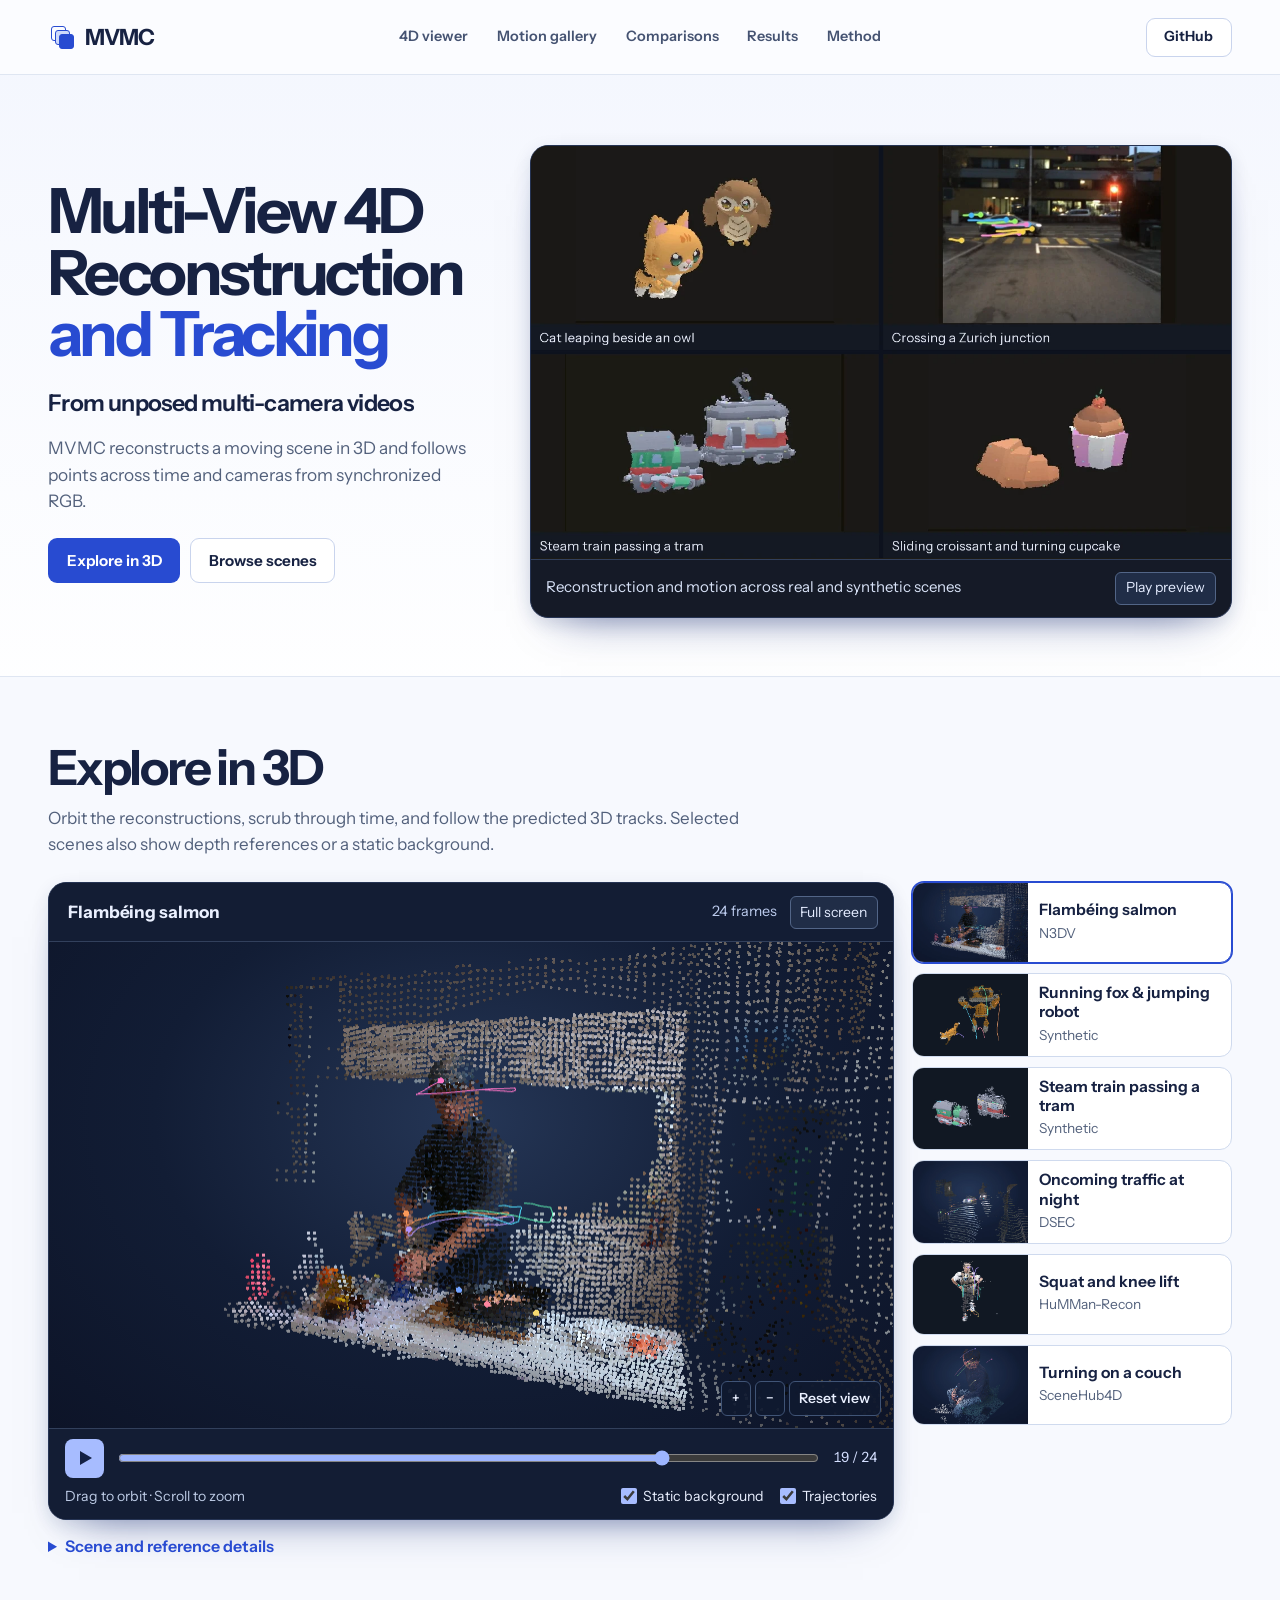
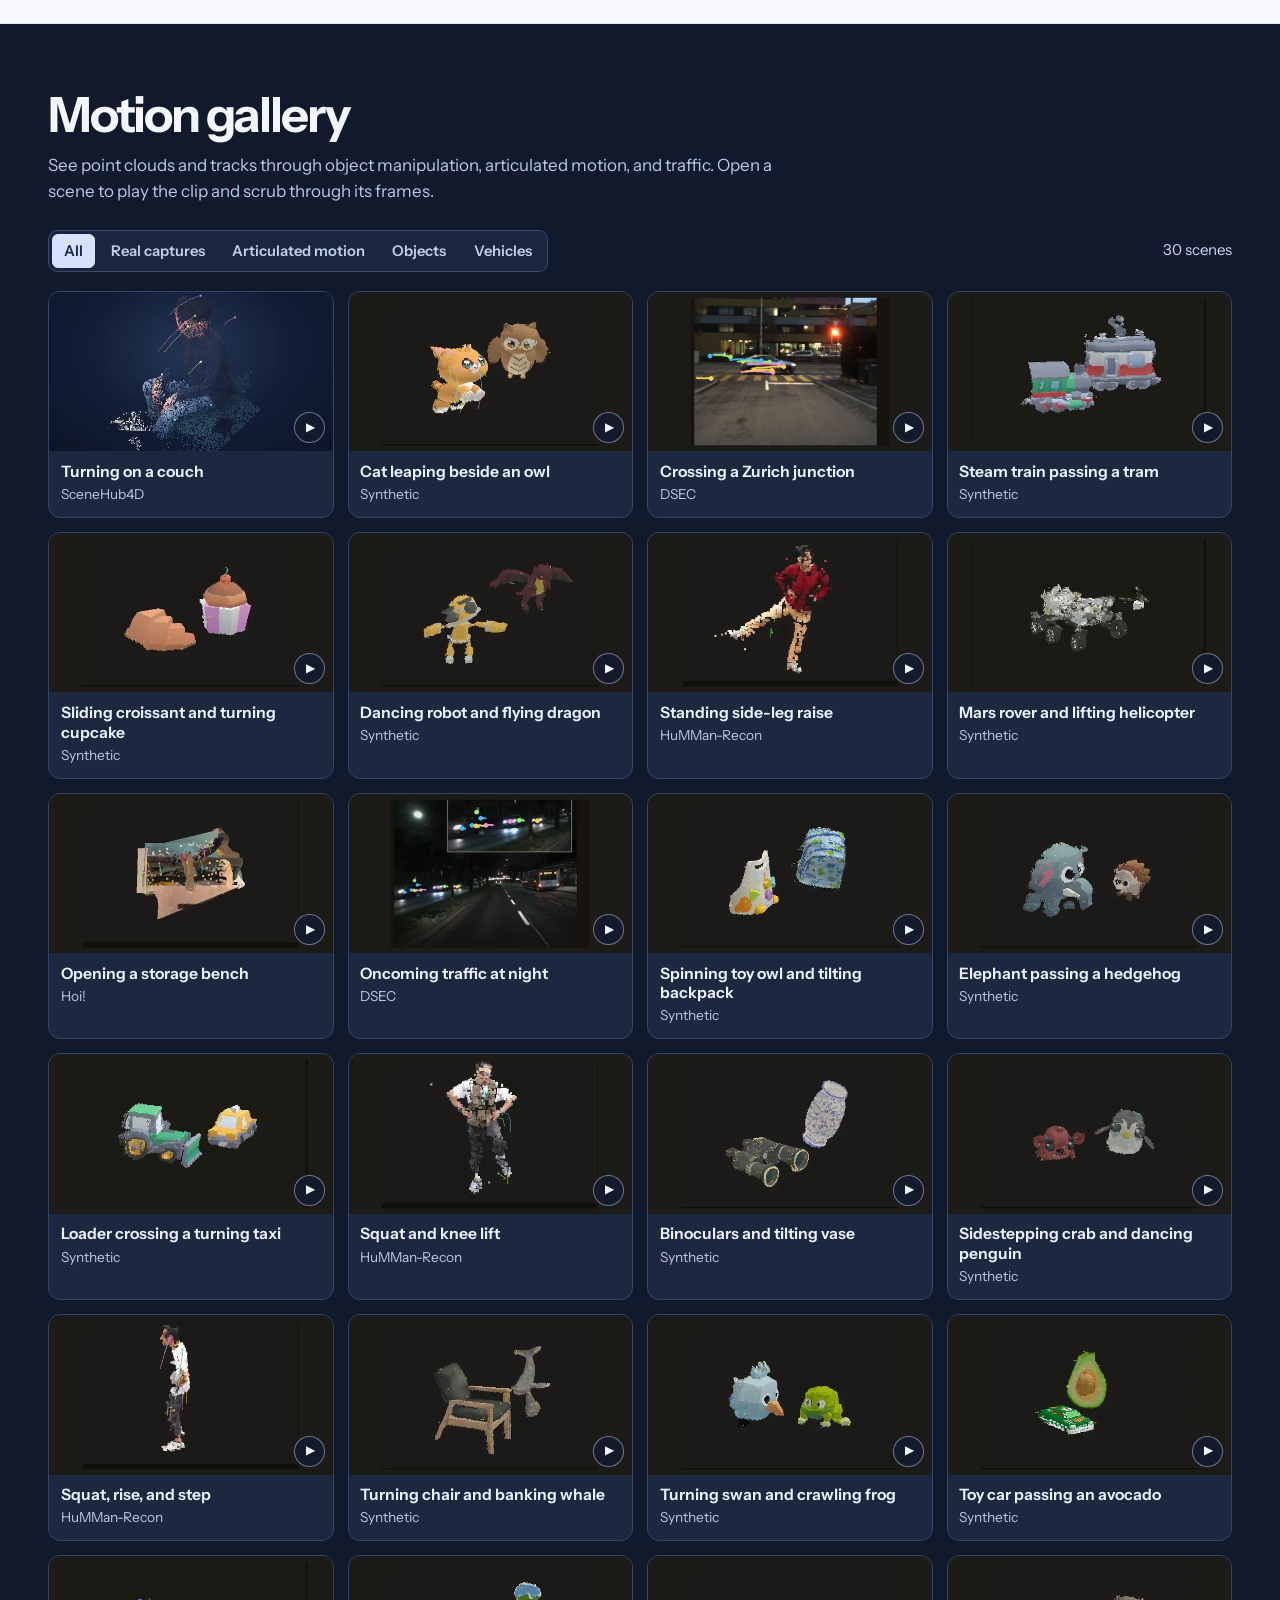
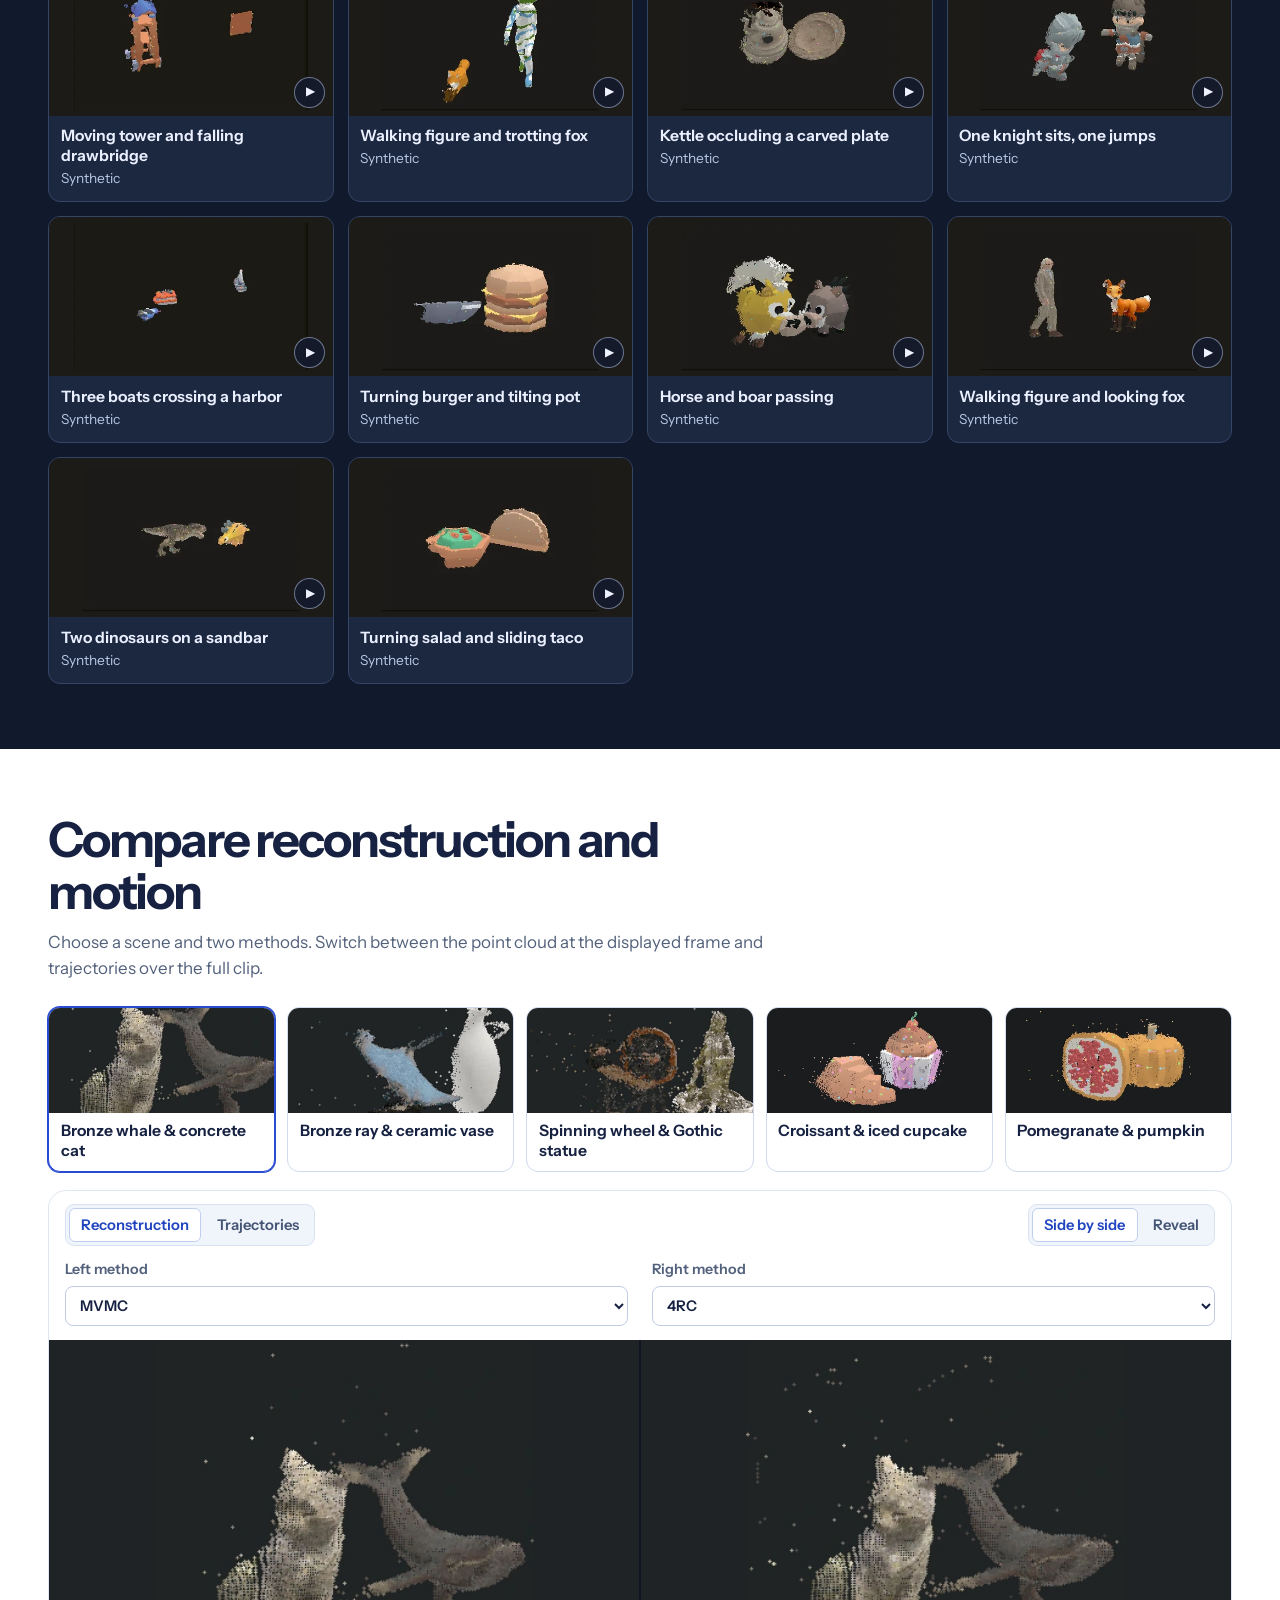
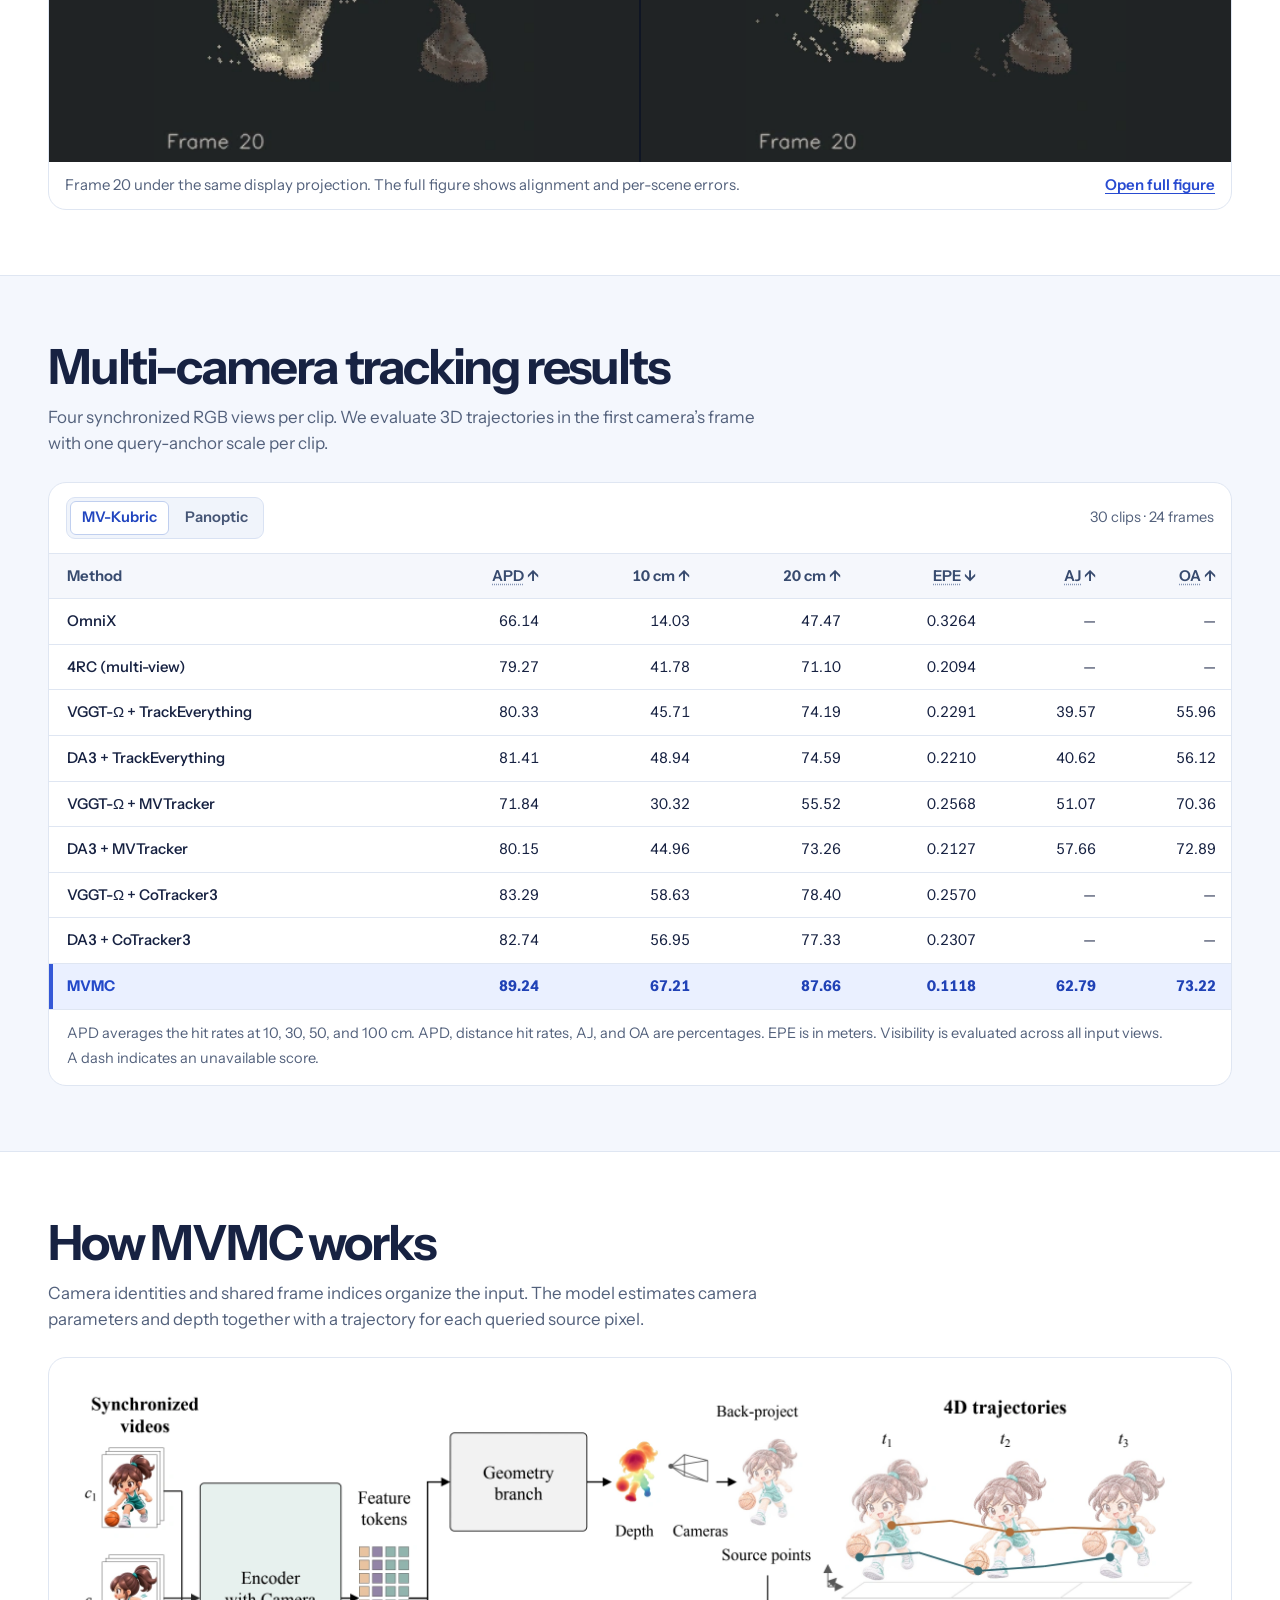
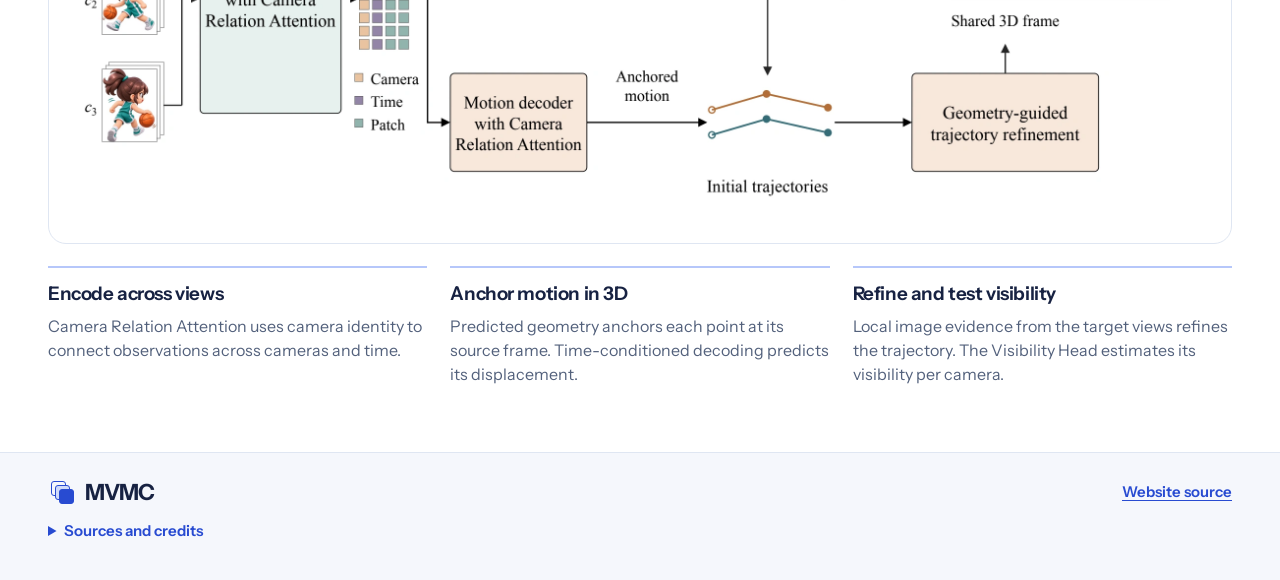
==== commit fc4b41d3: "Add toggleable temporally fused scenery to the 3D viewer" ====
--- a/index.html
+++ b/index.html
@@ -14,8 +14,8 @@
   <link rel="canonical" href="https://bestzbf.github.io/mvmc-project/">
   <link rel="icon" href="./assets/media/icon.png" type="image/png">
   <link rel="preload" href="./assets/fonts/instrument-sans.woff2" as="font" type="font/woff2" crossorigin>
-  <link rel="stylesheet" href="./styles.css?v=4d-scenes">
-  <script type="module" src="./app.js?v=tracks-road"></script>
+  <link rel="stylesheet" href="./styles.css?v=static-bg">
+  <script type="module" src="./app.js?v=static-bg"></script>
 </head>
 <body>
   <a class="skip-link" href="#main">Skip to content</a>
@@ -57,7 +57,7 @@
       <div class="wrap">
         <div class="section-intro">
           <h2 id="viewer-title">Explore in 3D</h2>
-          <p>Orbit the reconstructions, scrub through time, and follow the predicted 3D tracks. Selected scenes also show rendered or measured depth.</p>
+          <p>Orbit the reconstructions, scrub through time, and follow the predicted 3D tracks. Selected scenes also show depth references or a static background.</p>
         </div>
         <div class="studio-layout">
           <div class="viewer" aria-label="Interactive 4D viewer">
@@ -69,7 +69,7 @@
           </div>
         </div>
         <div class="viewer-stage" id="viewer-stage">
-          <img class="viewer-poster" id="viewer-poster" src="./assets/scenes/n3dv-flame-salmon-preview.webp?v=hands-pan" alt="A point cloud of a cook and pan with 3D motion trails" width="800" height="550">
+          <img class="viewer-poster" id="viewer-poster" src="./assets/scenes/n3dv-flame-salmon-preview.webp?v=static-bg" alt="A point cloud of a cook and pan with 3D motion trails" width="800" height="550">
           <canvas id="scene-canvas" tabindex="0" aria-label="3D scene. Use arrow keys to orbit and plus or minus to zoom." hidden></canvas>
           <p id="viewer-status" class="viewer-status" role="status">Loading the 3D scene…</p>
           <div class="viewer-overlays" id="viewer-overlays" hidden>
@@ -93,7 +93,10 @@
           </div>
           <div class="viewer-footer">
             <span>Drag to orbit · Scroll to zoom</span>
-            <label class="track-switch"><input id="show-trails" type="checkbox" checked>Trajectories</label>
+            <div class="viewer-options">
+              <label class="track-switch" hidden><input id="show-background" type="checkbox" checked>Static background</label>
+              <label class="track-switch"><input id="show-trails" type="checkbox" checked>Trajectories</label>
+            </div>
           </div>
         </div>
         <noscript><p class="no-js">The 3D controls use JavaScript.</p></noscript>
--- a/styles.css
+++ b/styles.css
@@ -319,6 +319,7 @@
   font-size: .88rem;
   color: #bdcbe5;
 }
+.viewer-options { display: flex; align-items: center; flex-wrap: wrap; gap: .42rem 1rem; }
 .track-switch { display: inline-flex; align-items: center; gap: .4rem; color: var(--studio-ink); }
 .track-switch input { width: 16px; height: 16px; accent-color: #a7bcff; margin: 0; }
 .no-js { padding: 10px 16px; }
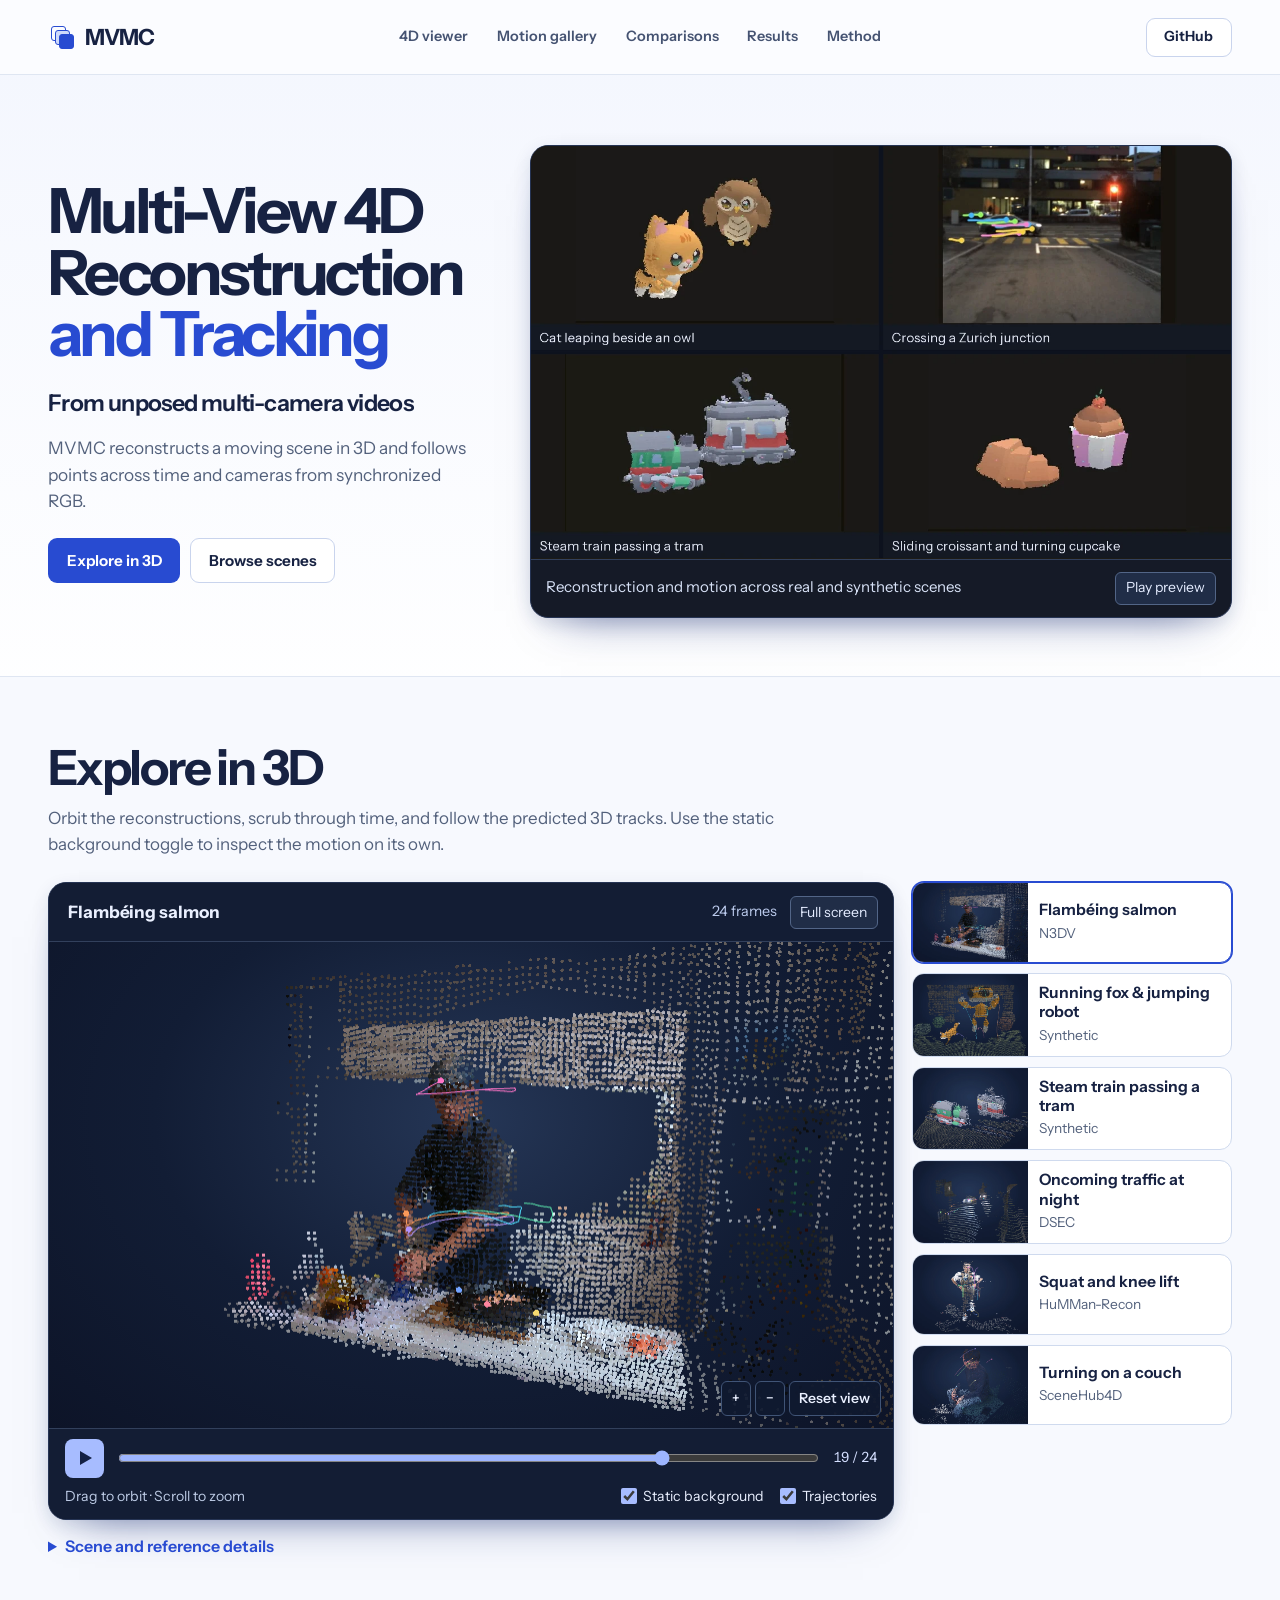
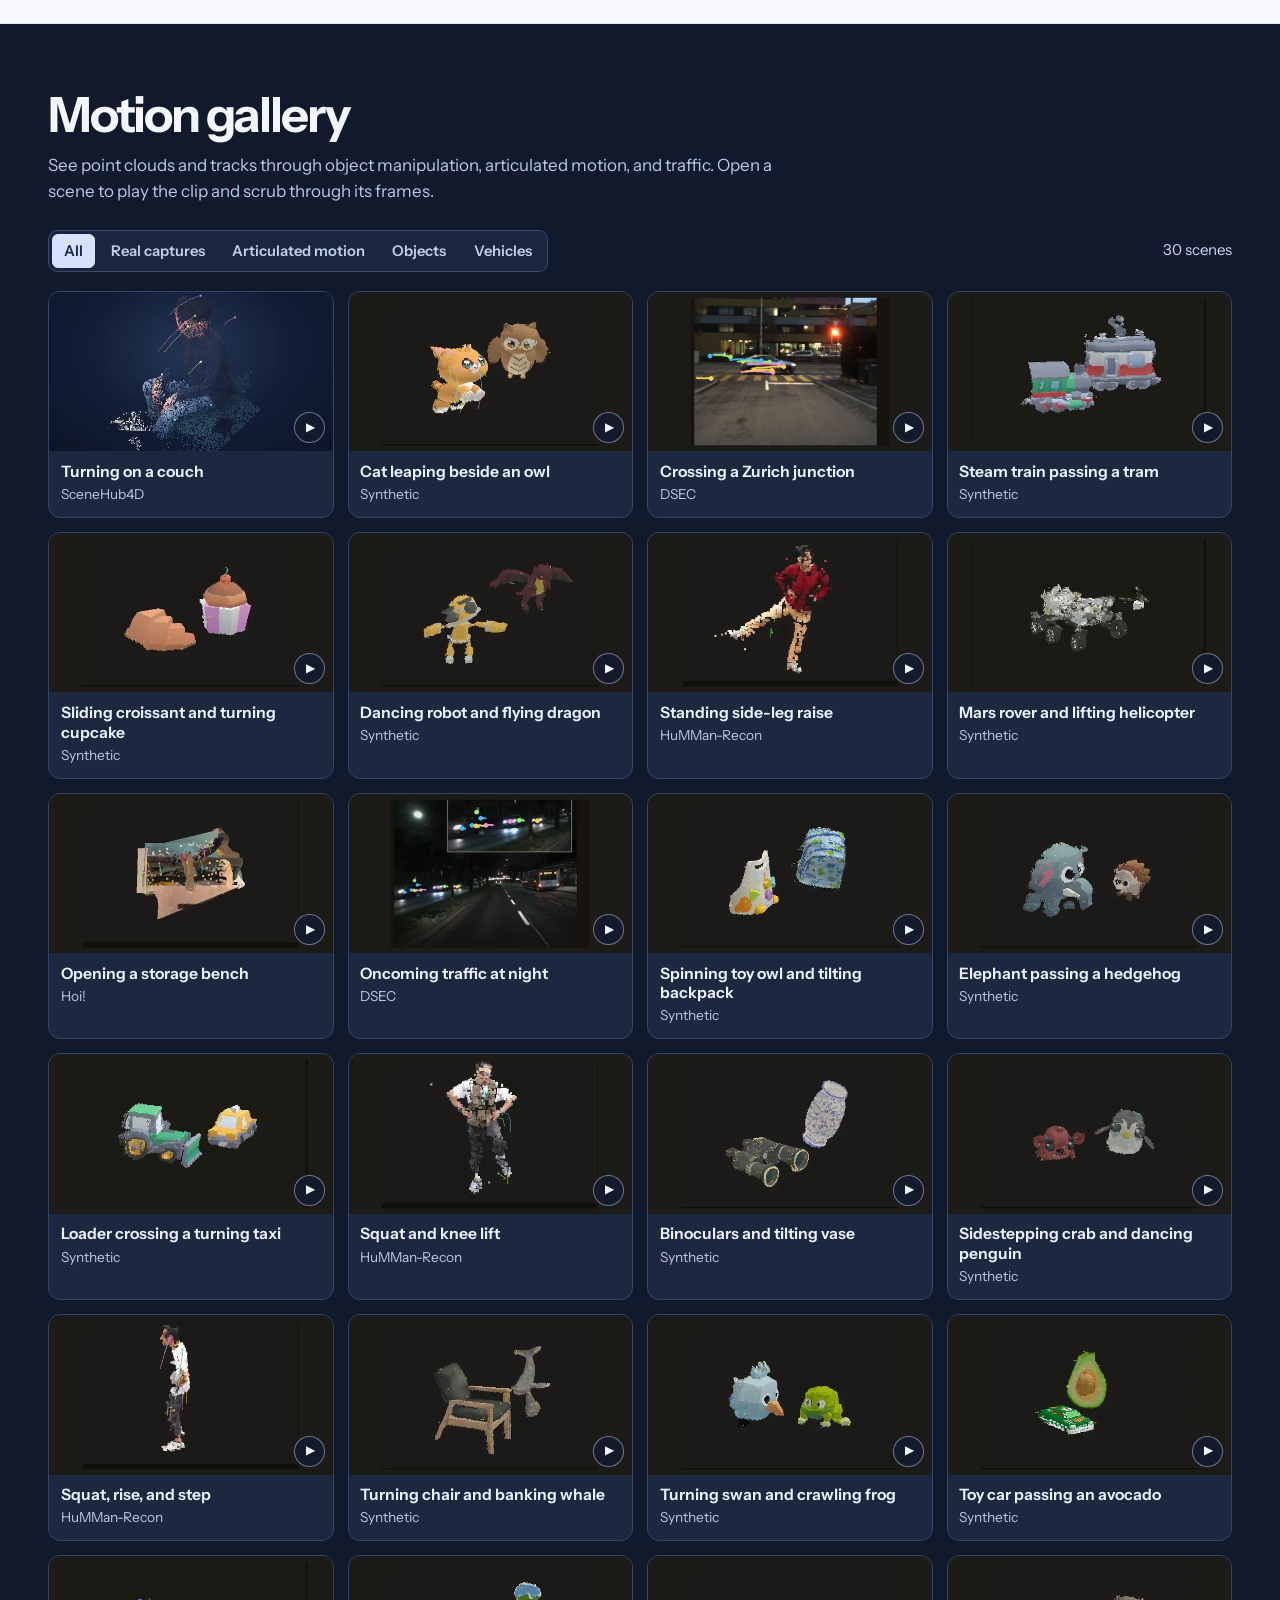
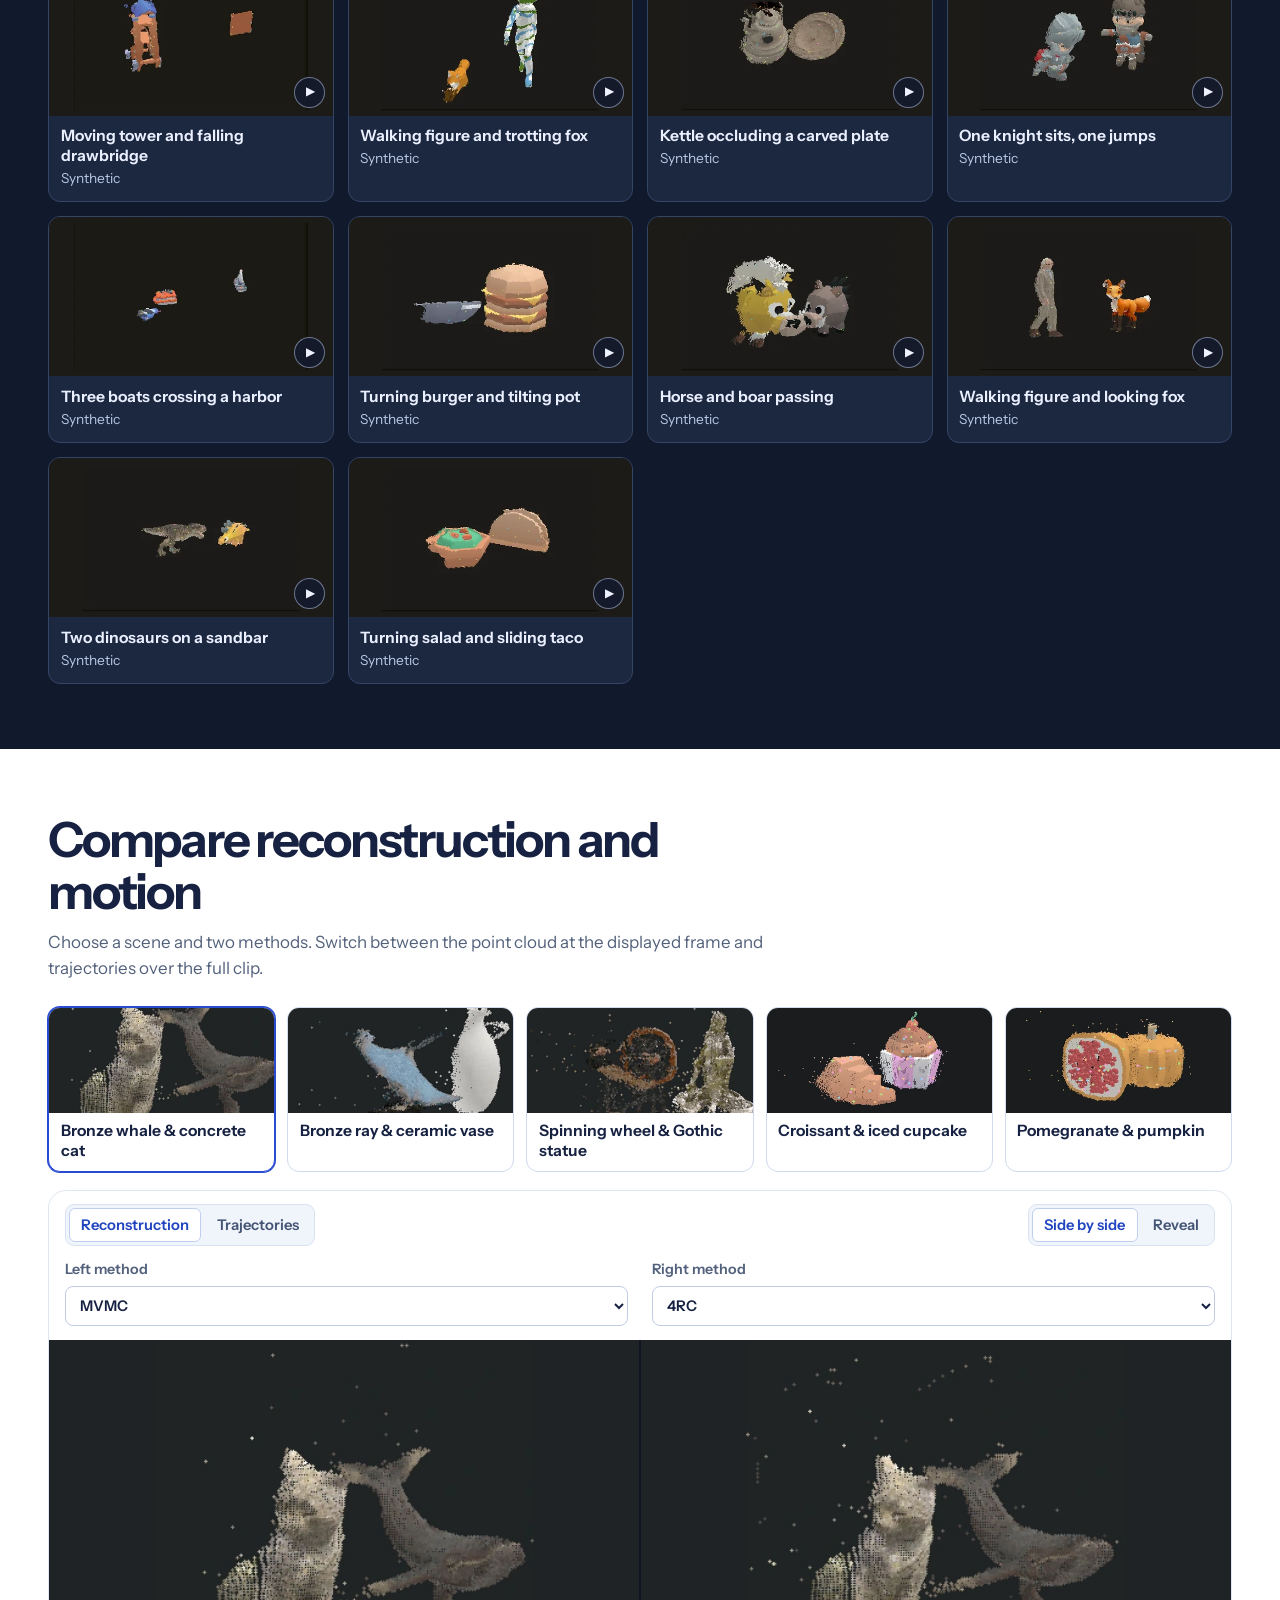
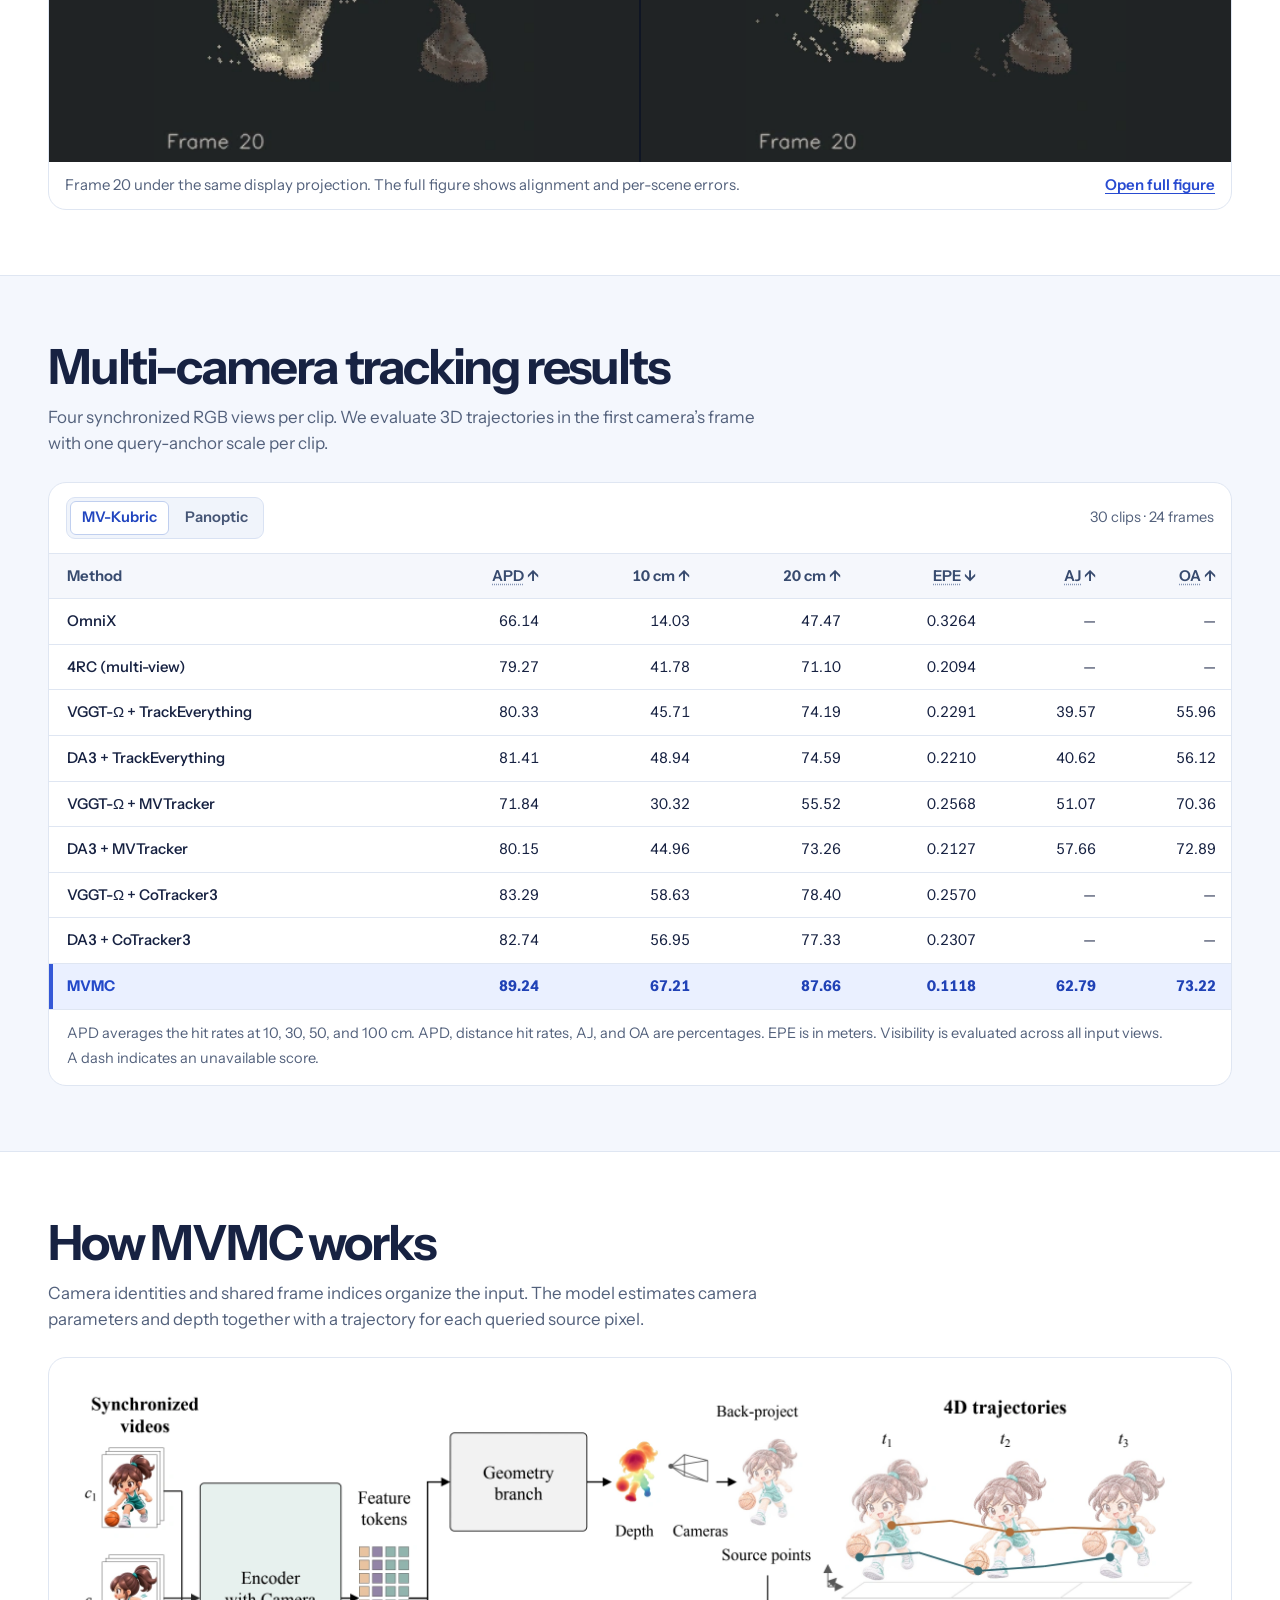
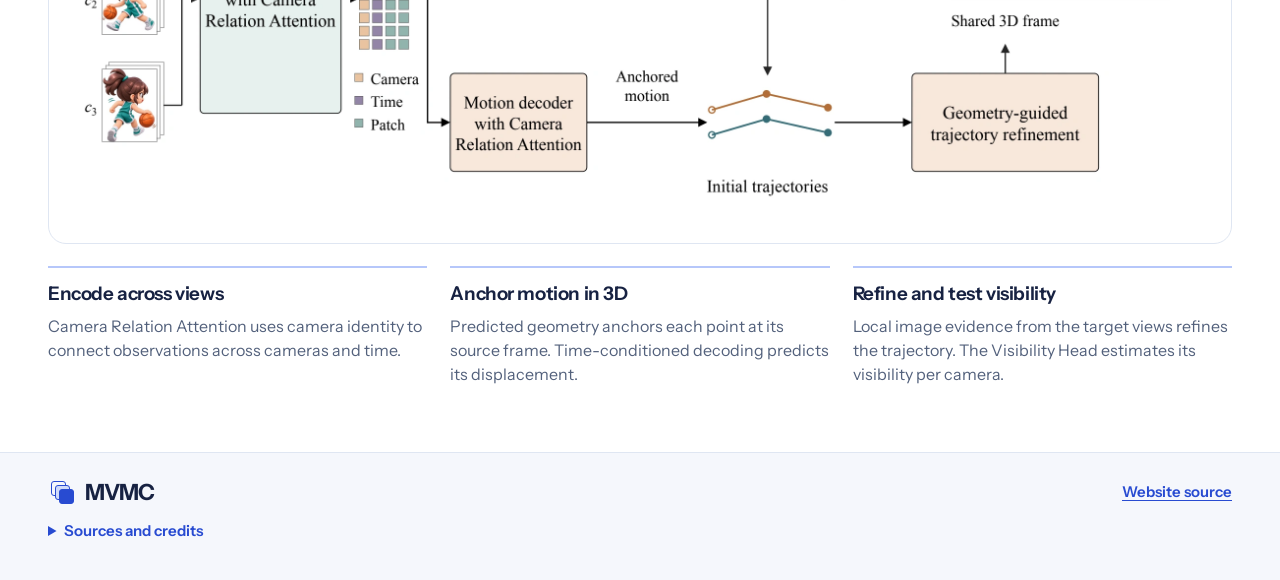
==== commit 110e19a4: "Extend static backgrounds to all interactive scenes" ====
--- a/index.html
+++ b/index.html
@@ -15,7 +15,7 @@
   <link rel="icon" href="./assets/media/icon.png" type="image/png">
   <link rel="preload" href="./assets/fonts/instrument-sans.woff2" as="font" type="font/woff2" crossorigin>
   <link rel="stylesheet" href="./styles.css?v=static-bg">
-  <script type="module" src="./app.js?v=static-bg"></script>
+  <script type="module" src="./app.js?v=all-backgrounds"></script>
 </head>
 <body>
   <a class="skip-link" href="#main">Skip to content</a>
@@ -57,7 +57,7 @@
       <div class="wrap">
         <div class="section-intro">
           <h2 id="viewer-title">Explore in 3D</h2>
-          <p>Orbit the reconstructions, scrub through time, and follow the predicted 3D tracks. Selected scenes also show depth references or a static background.</p>
+          <p>Orbit the reconstructions, scrub through time, and follow the predicted 3D tracks. Use the static background toggle to inspect the motion on its own.</p>
         </div>
         <div class="studio-layout">
           <div class="viewer" aria-label="Interactive 4D viewer">
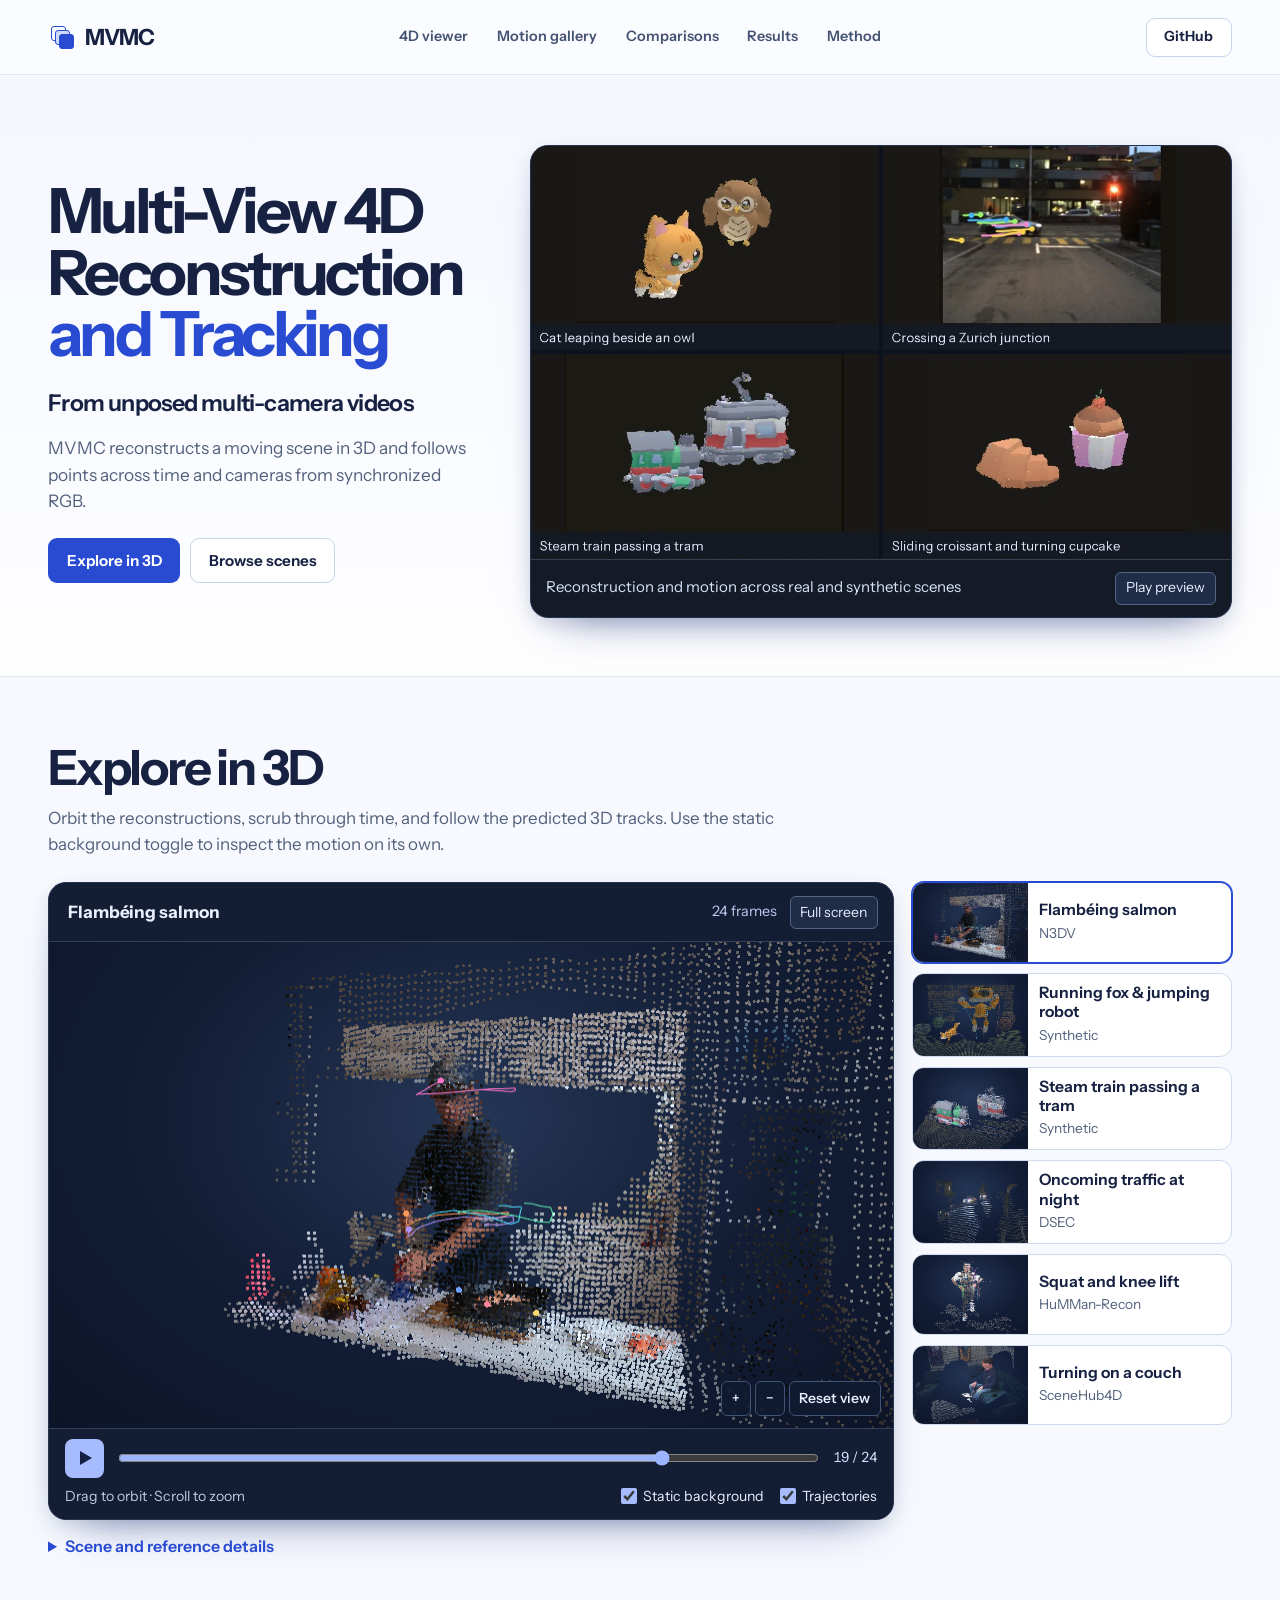
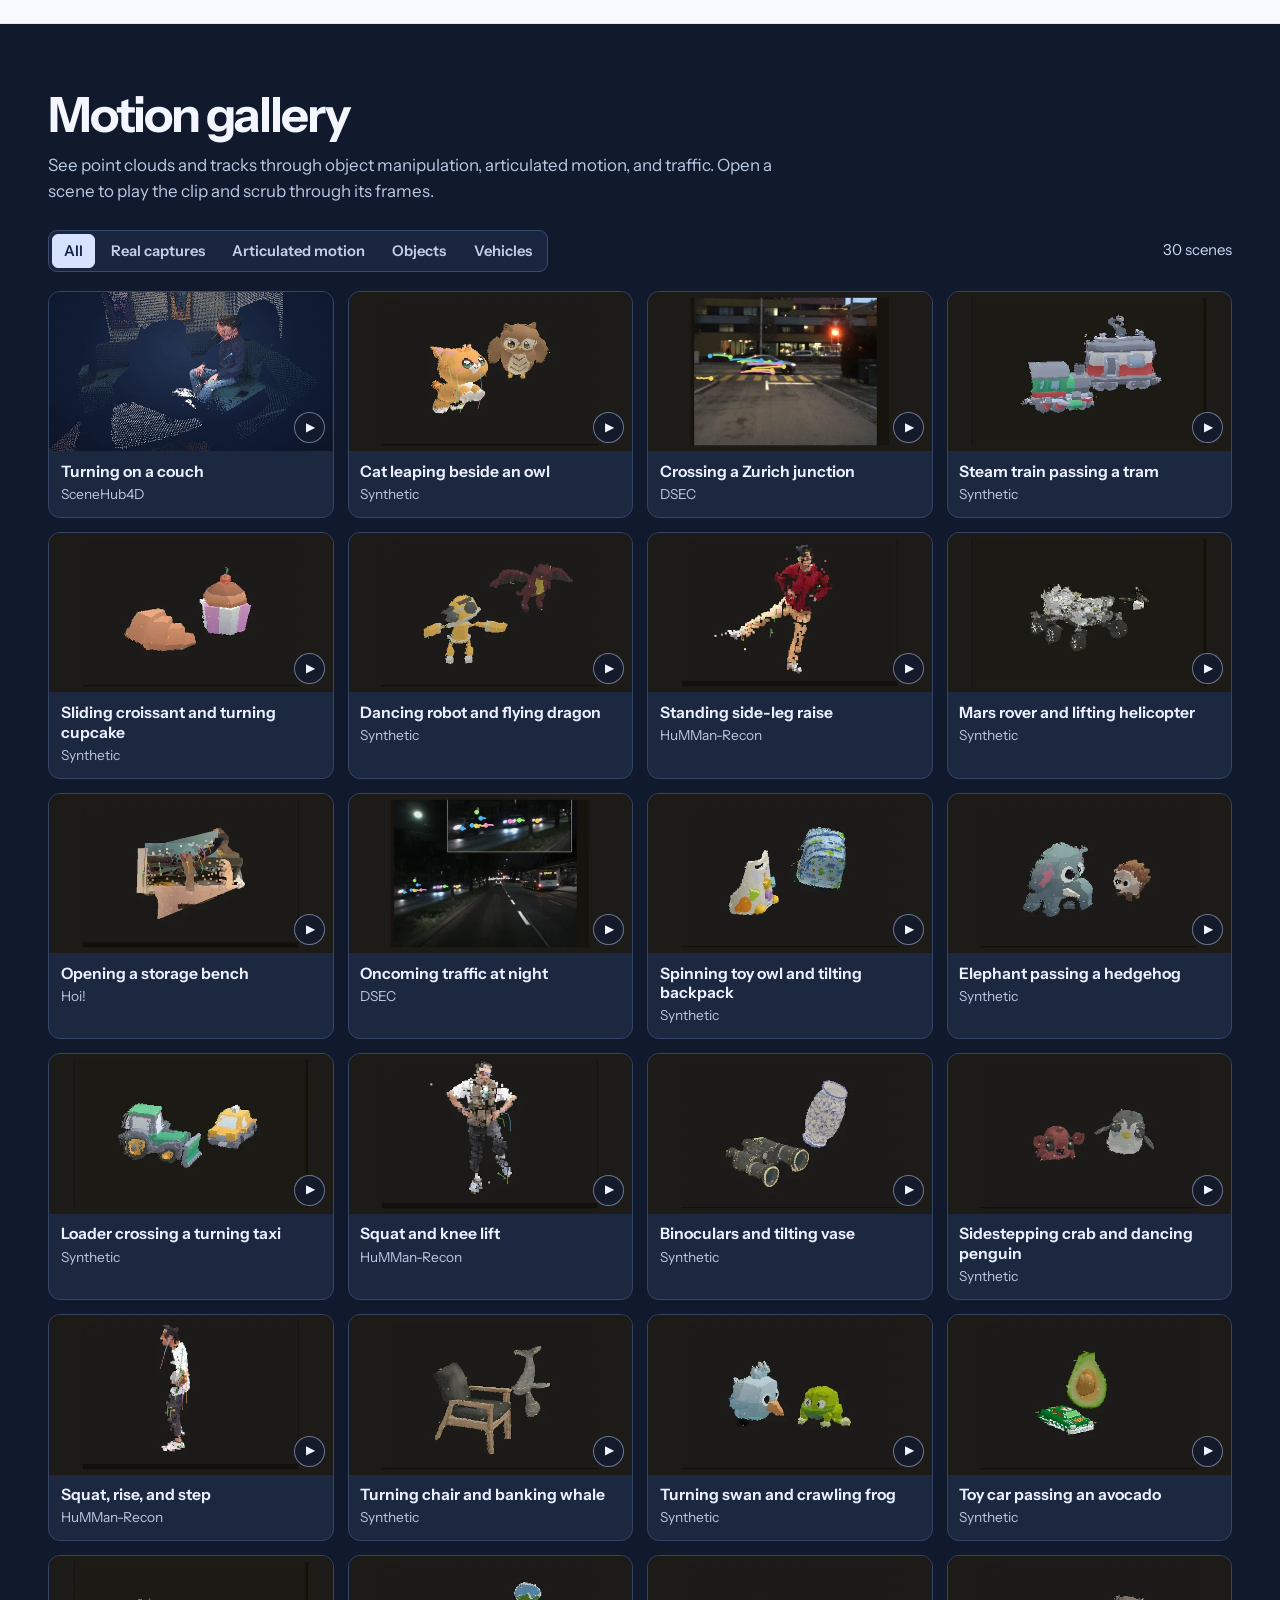
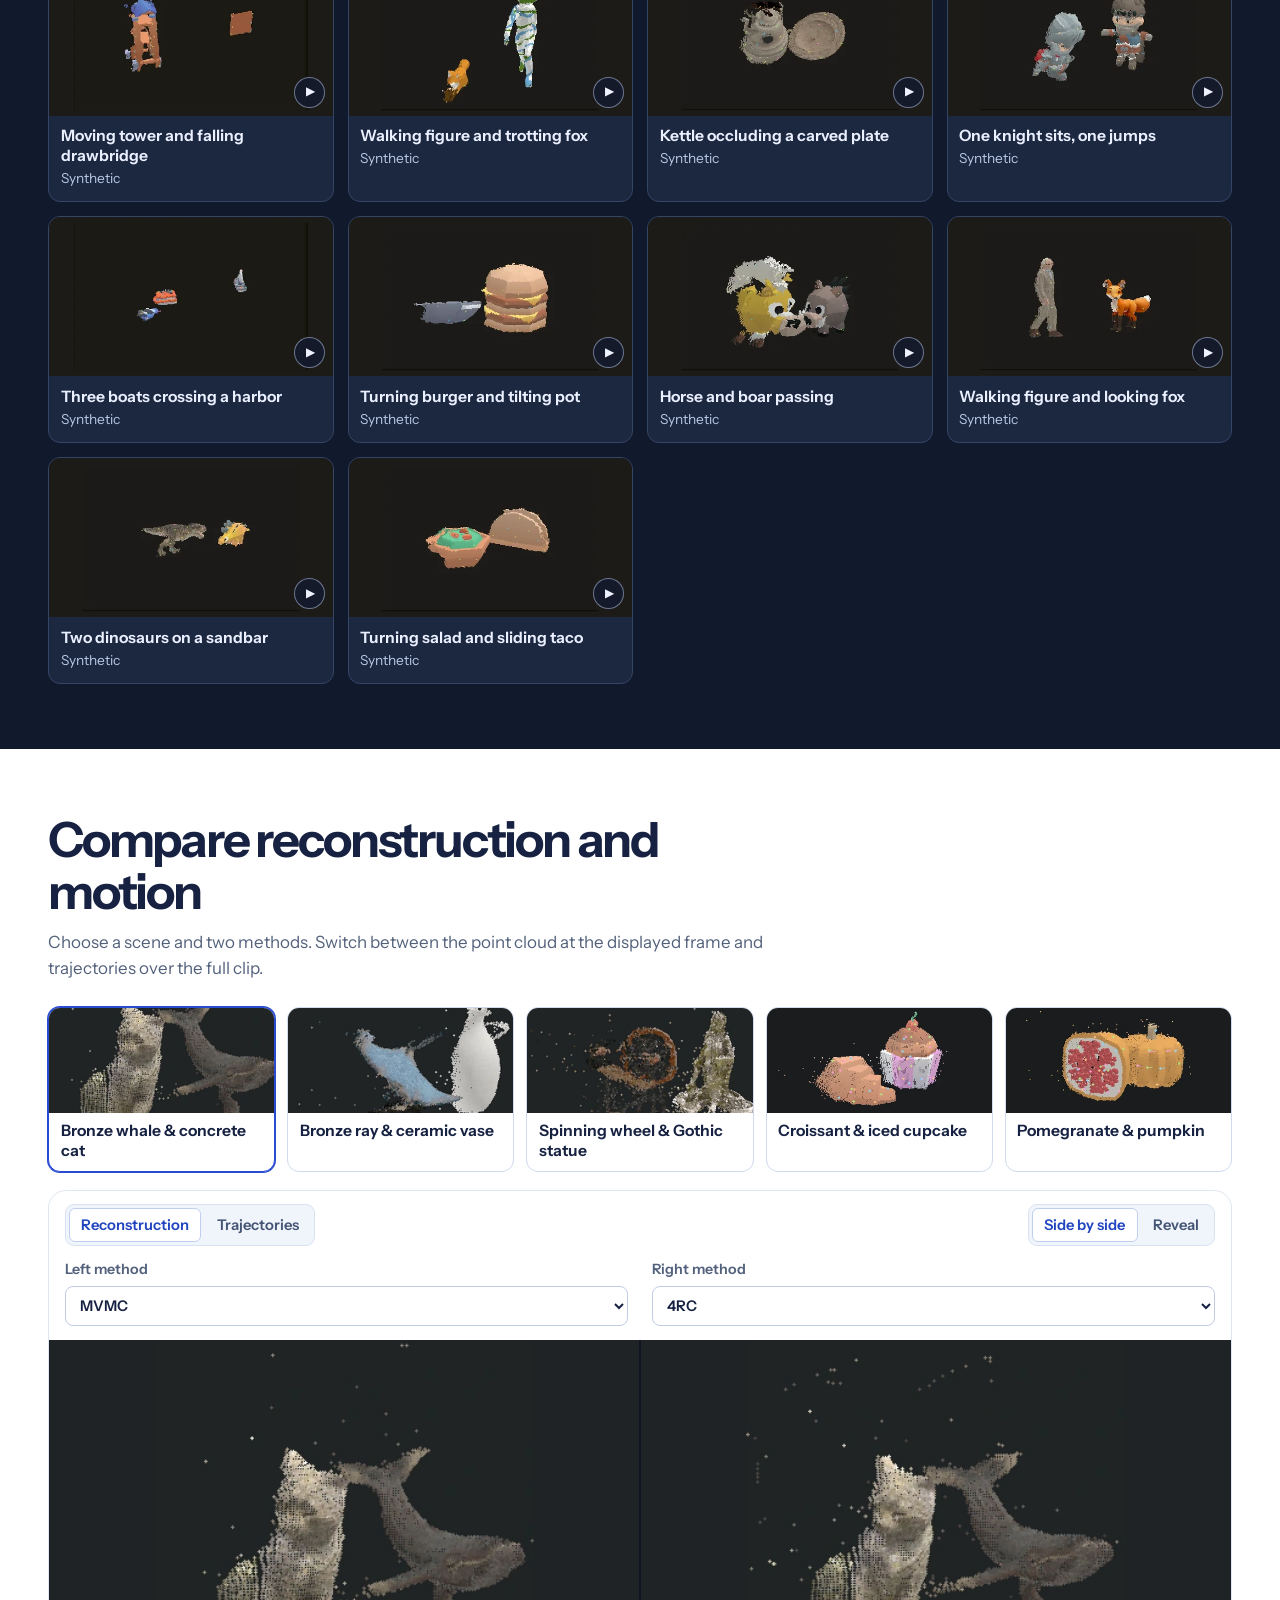
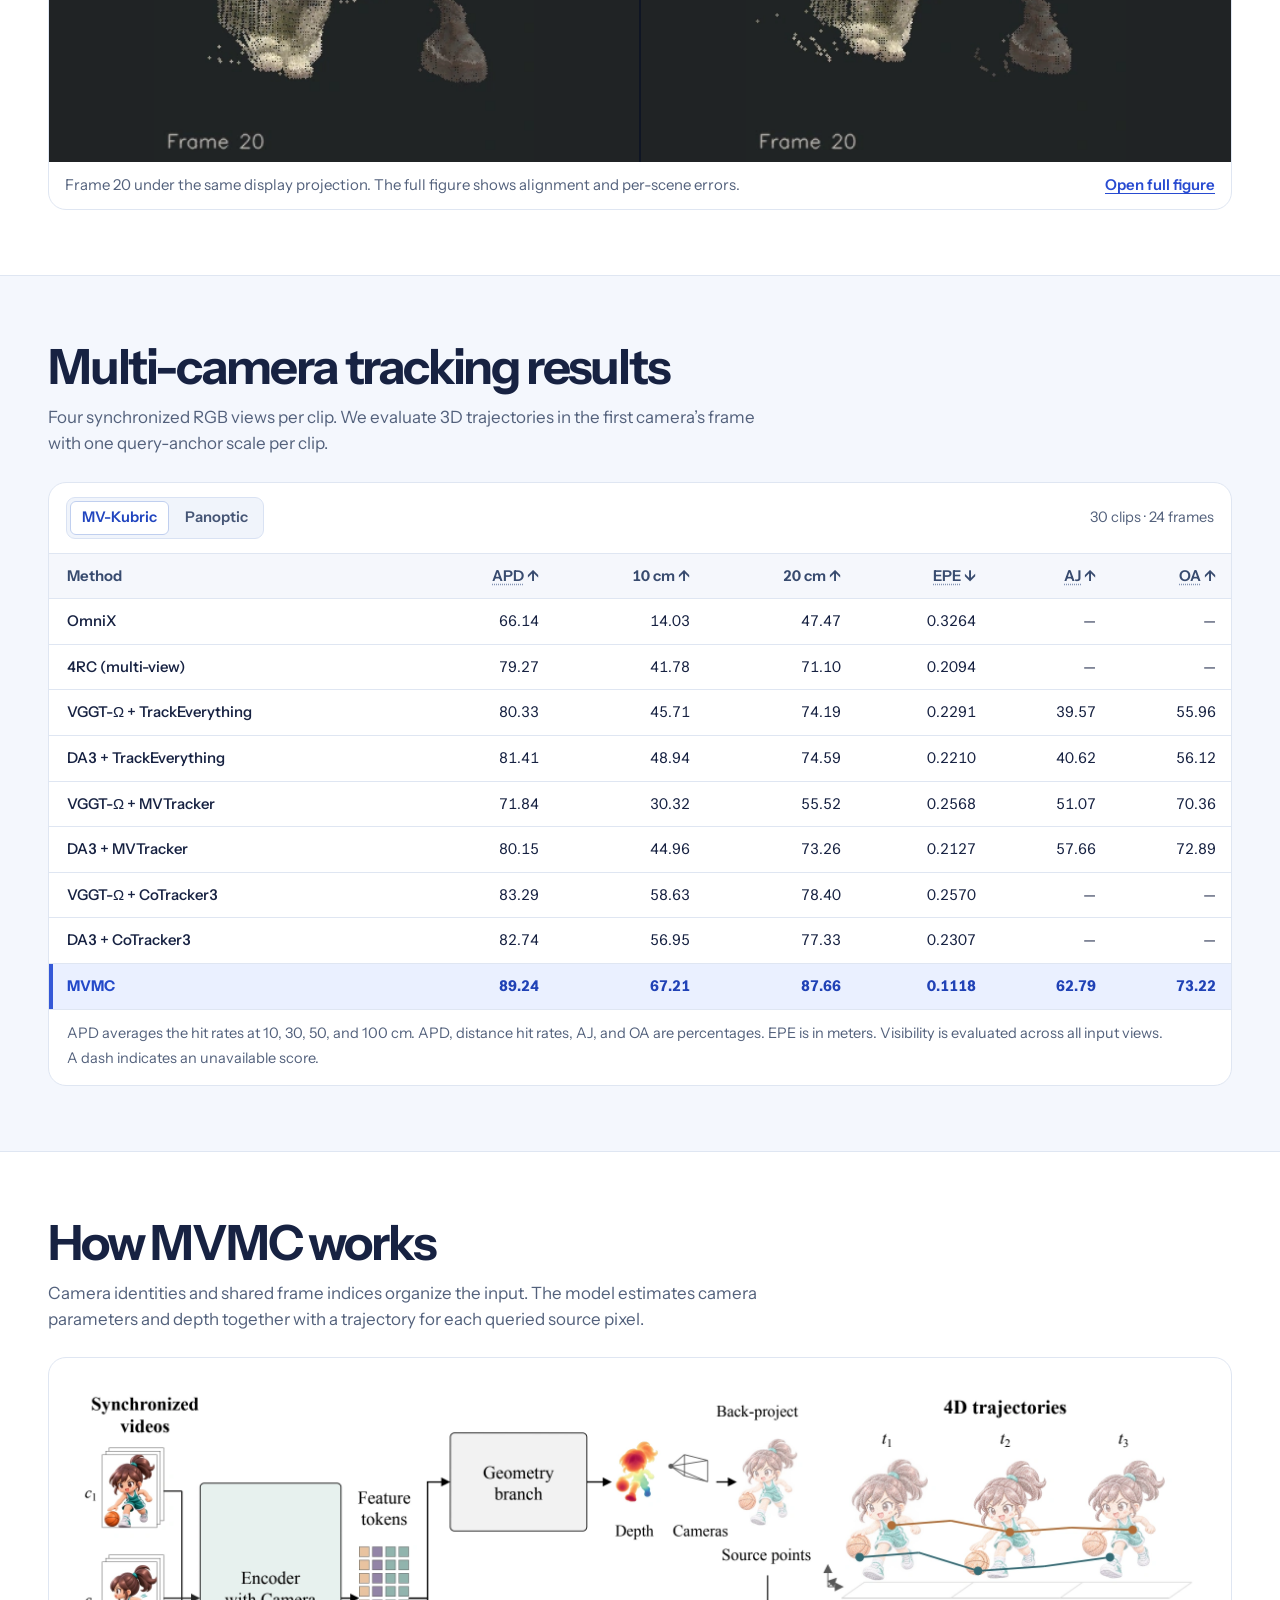
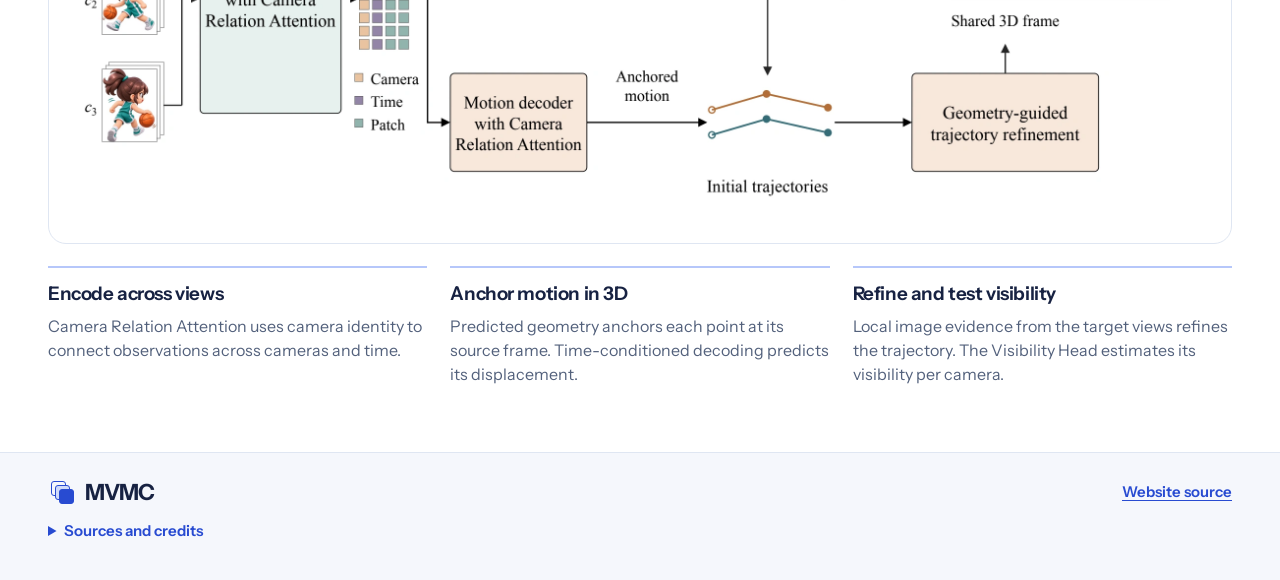
==== commit f0e9f808: "Refine couch tracks and expand its static room" ====
--- a/index.html
+++ b/index.html
@@ -15,7 +15,7 @@
   <link rel="icon" href="./assets/media/icon.png" type="image/png">
   <link rel="preload" href="./assets/fonts/instrument-sans.woff2" as="font" type="font/woff2" crossorigin>
   <link rel="stylesheet" href="./styles.css?v=static-bg">
-  <script type="module" src="./app.js?v=all-backgrounds"></script>
+  <script type="module" src="./app.js?v=couch-refined"></script>
 </head>
 <body>
   <a class="skip-link" href="#main">Skip to content</a>
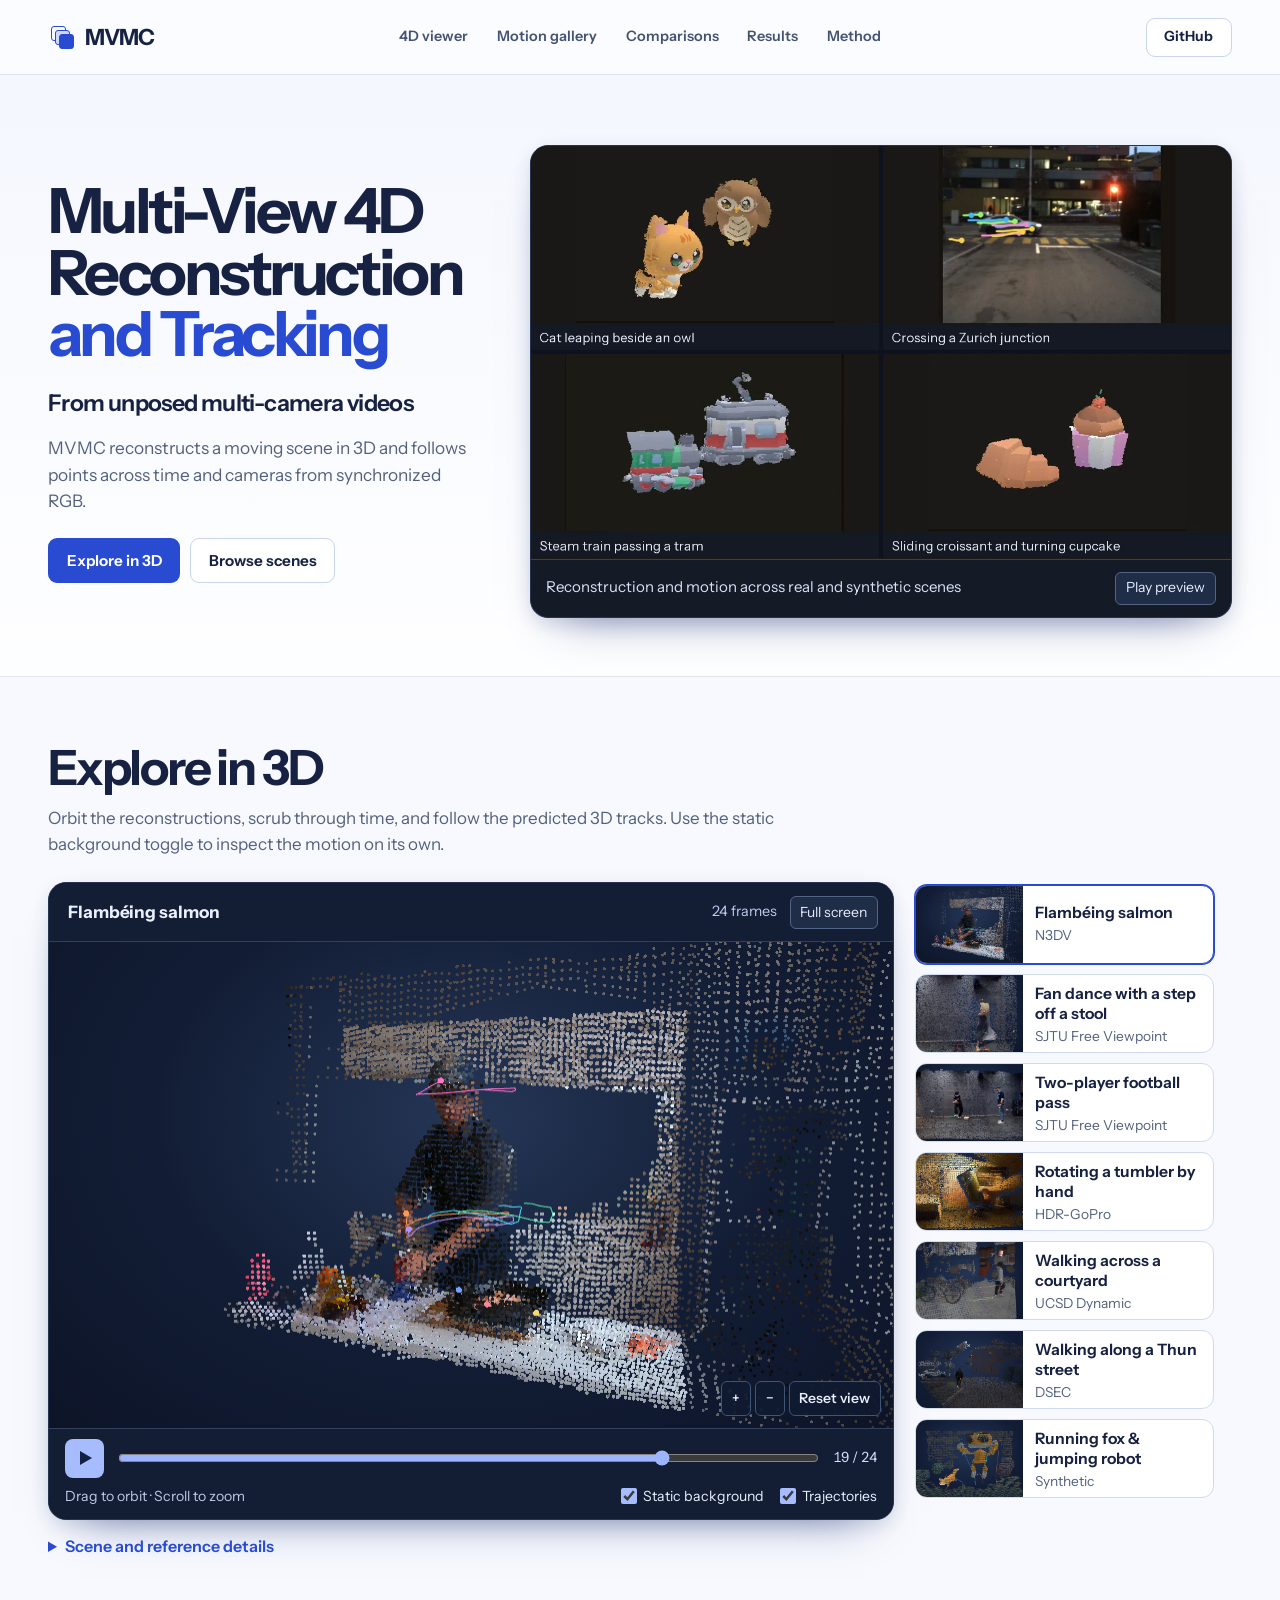
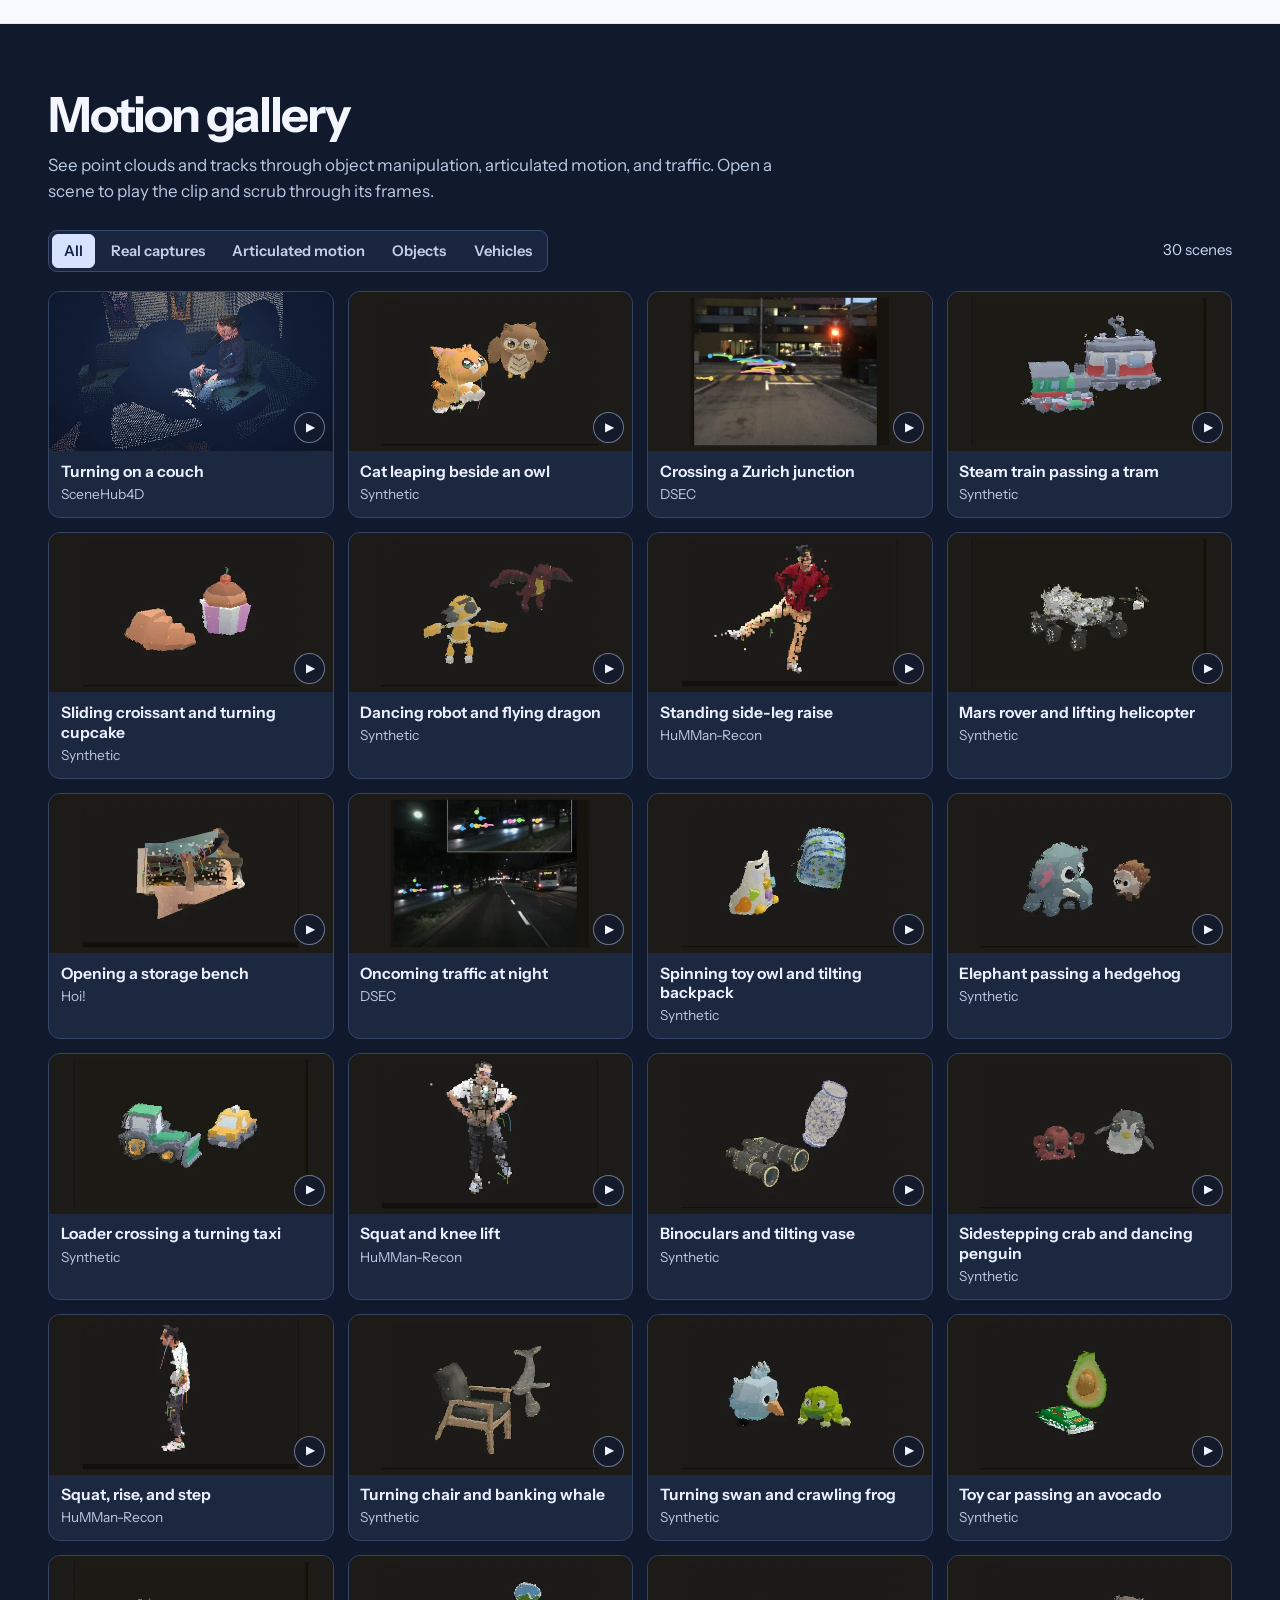
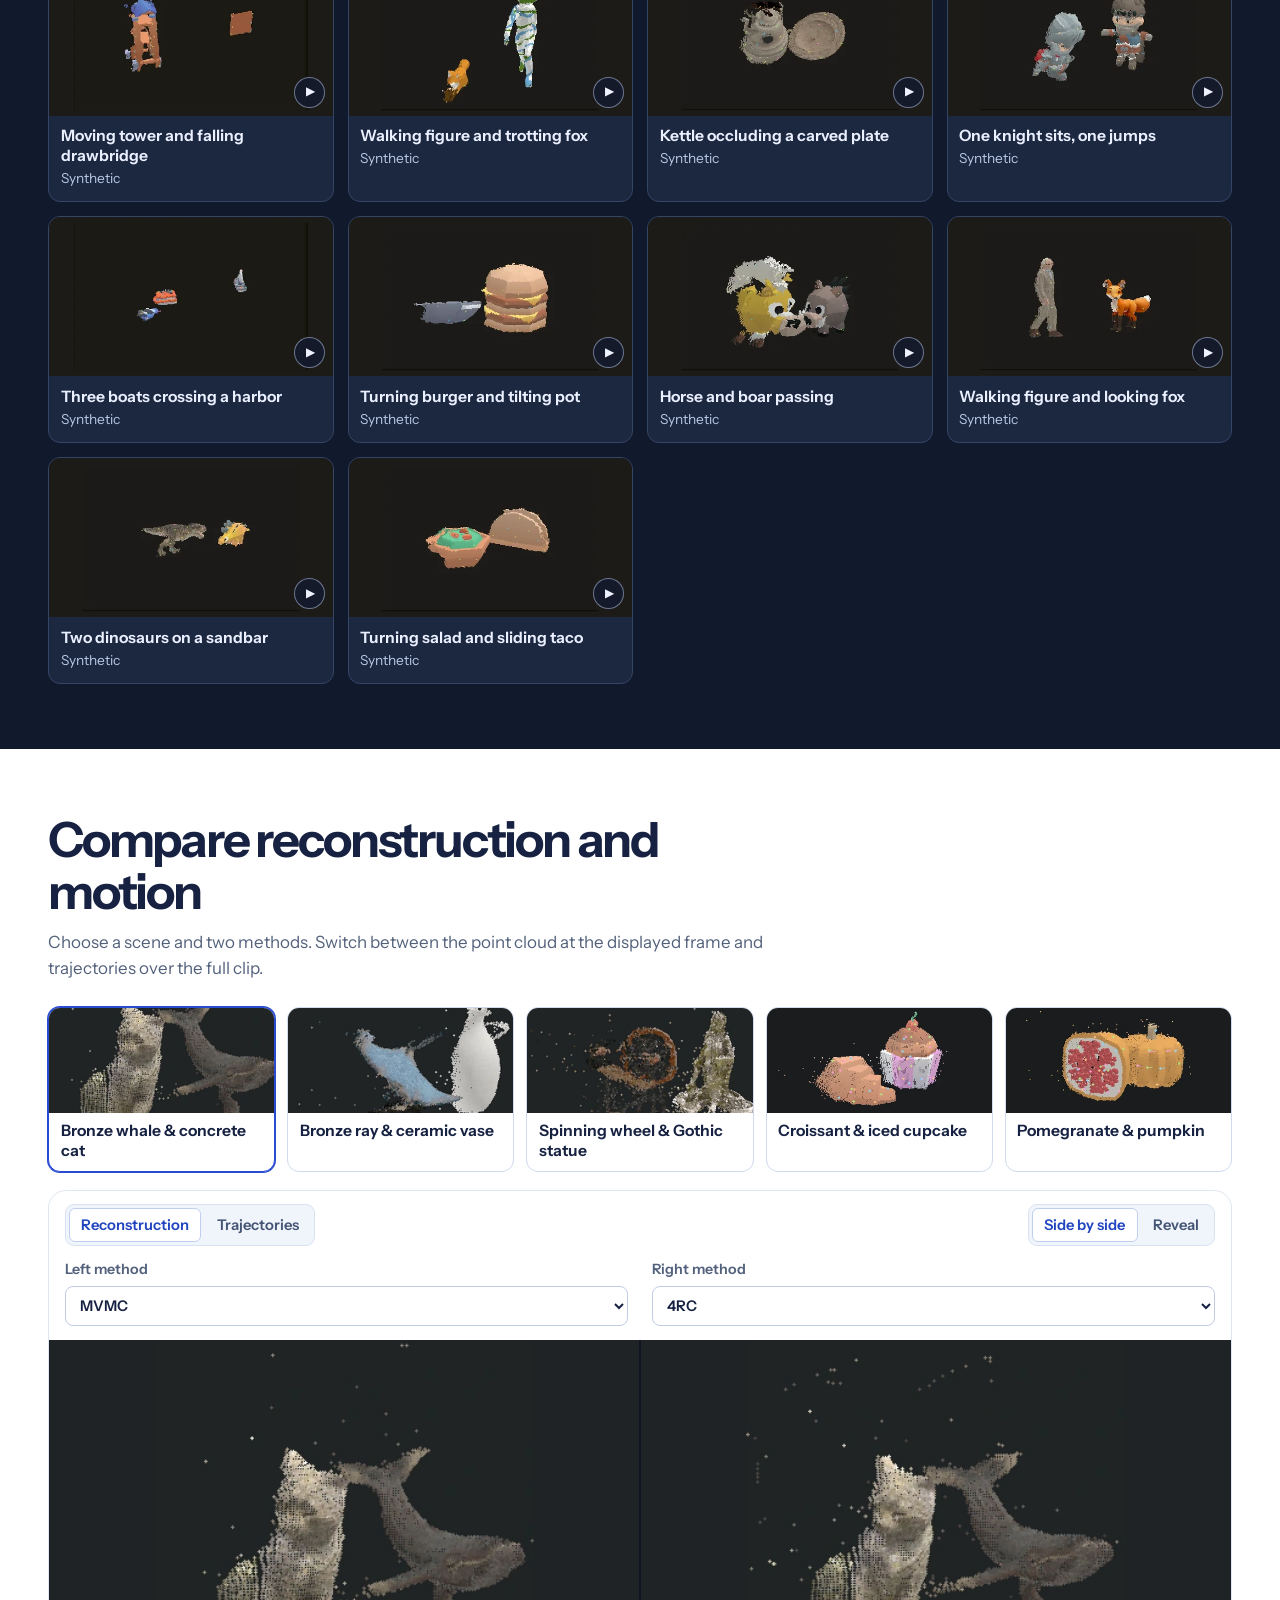
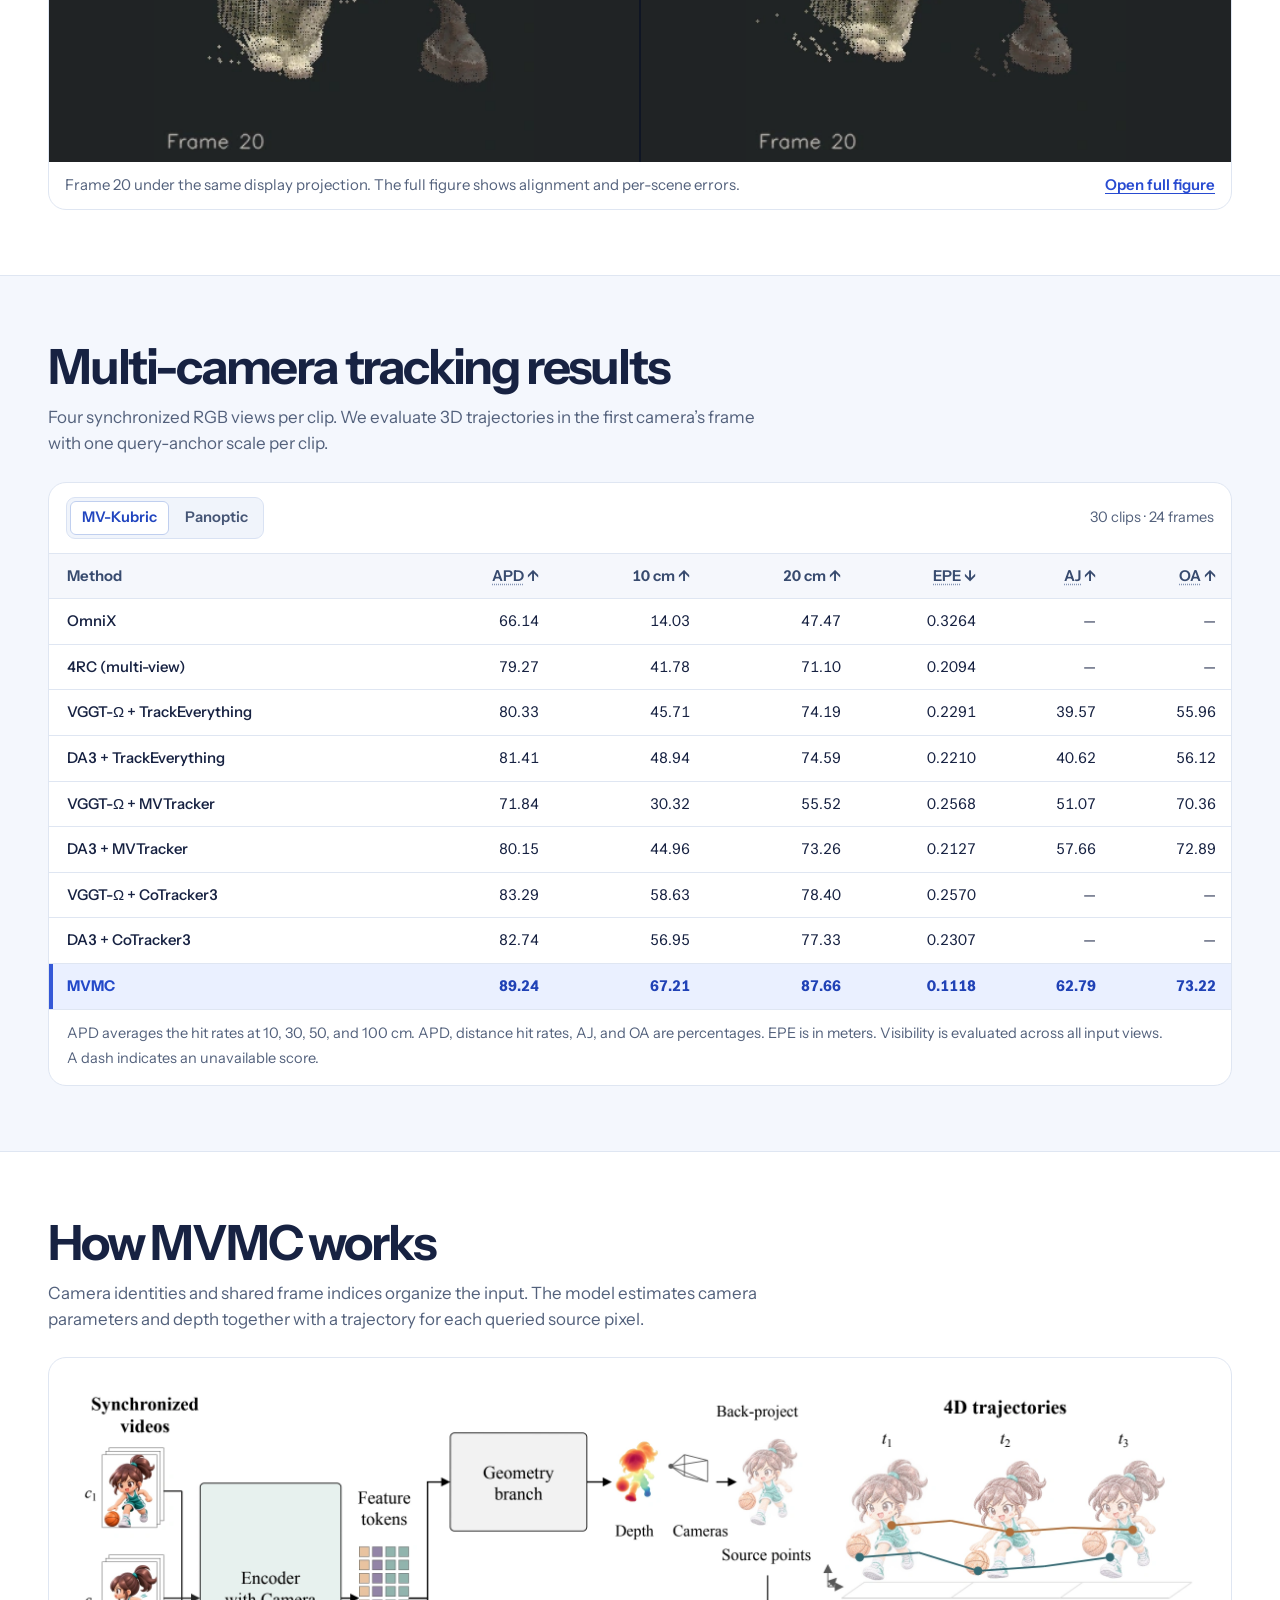
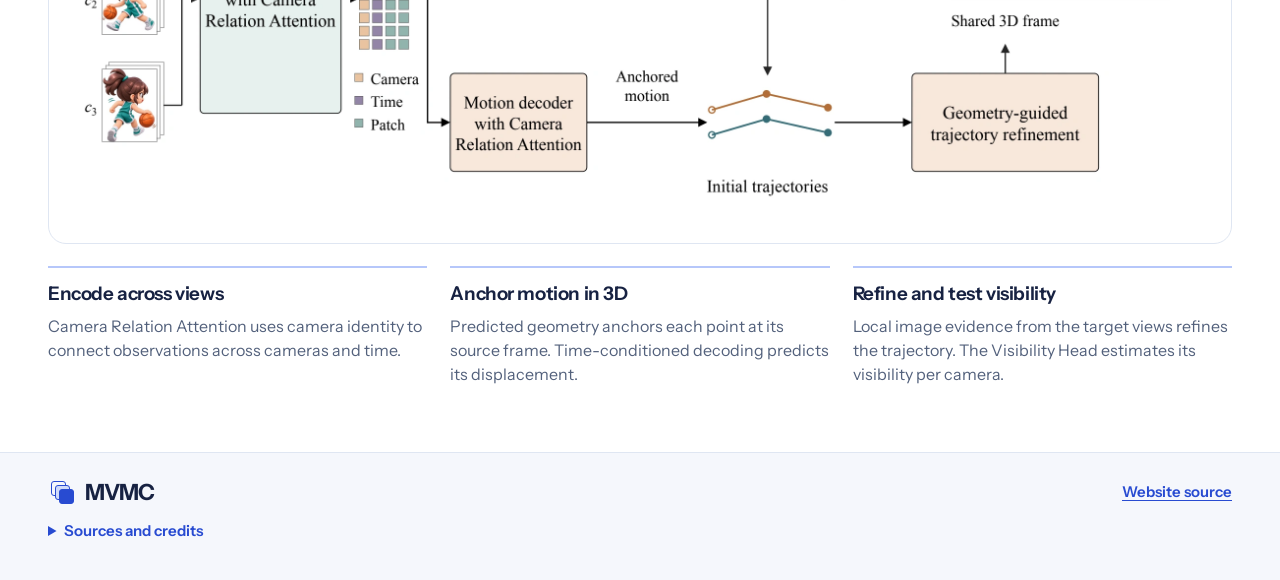
==== commit 154ba1d9: "Show five new real captures in the interactive 4D viewer" ====
--- a/index.html
+++ b/index.html
@@ -14,8 +14,8 @@
   <link rel="canonical" href="https://bestzbf.github.io/mvmc-project/">
   <link rel="icon" href="./assets/media/icon.png" type="image/png">
   <link rel="preload" href="./assets/fonts/instrument-sans.woff2" as="font" type="font/woff2" crossorigin>
-  <link rel="stylesheet" href="./styles.css?v=static-bg">
-  <script type="module" src="./app.js?v=couch-refined"></script>
+  <link rel="stylesheet" href="./styles.css?v=real-scenes">
+  <script type="module" src="./app.js?v=real-scenes"></script>
 </head>
 <body>
   <a class="skip-link" href="#main">Skip to content</a>
--- a/styles.css
+++ b/styles.css
@@ -204,6 +204,15 @@
 .studio-scenarios .scene-pick { grid-template: auto / 36% 1fr; min-height: 79px; align-items: stretch; }
 .studio-scenarios .scene-pick img { aspect-ratio: auto; height: 100%; max-height: 100px; object-fit: cover; }
 .studio-scenarios .scene-pick > span { justify-content: center; }
+@media (min-width: 811px) {
+  .studio-scenarios {
+    max-height: 620px;
+    overflow-y: auto;
+    overscroll-behavior: contain;
+    scrollbar-gutter: stable;
+    padding: 3px;
+  }
+}
 .viewer {
   overflow: hidden;
   color: var(--studio-ink);
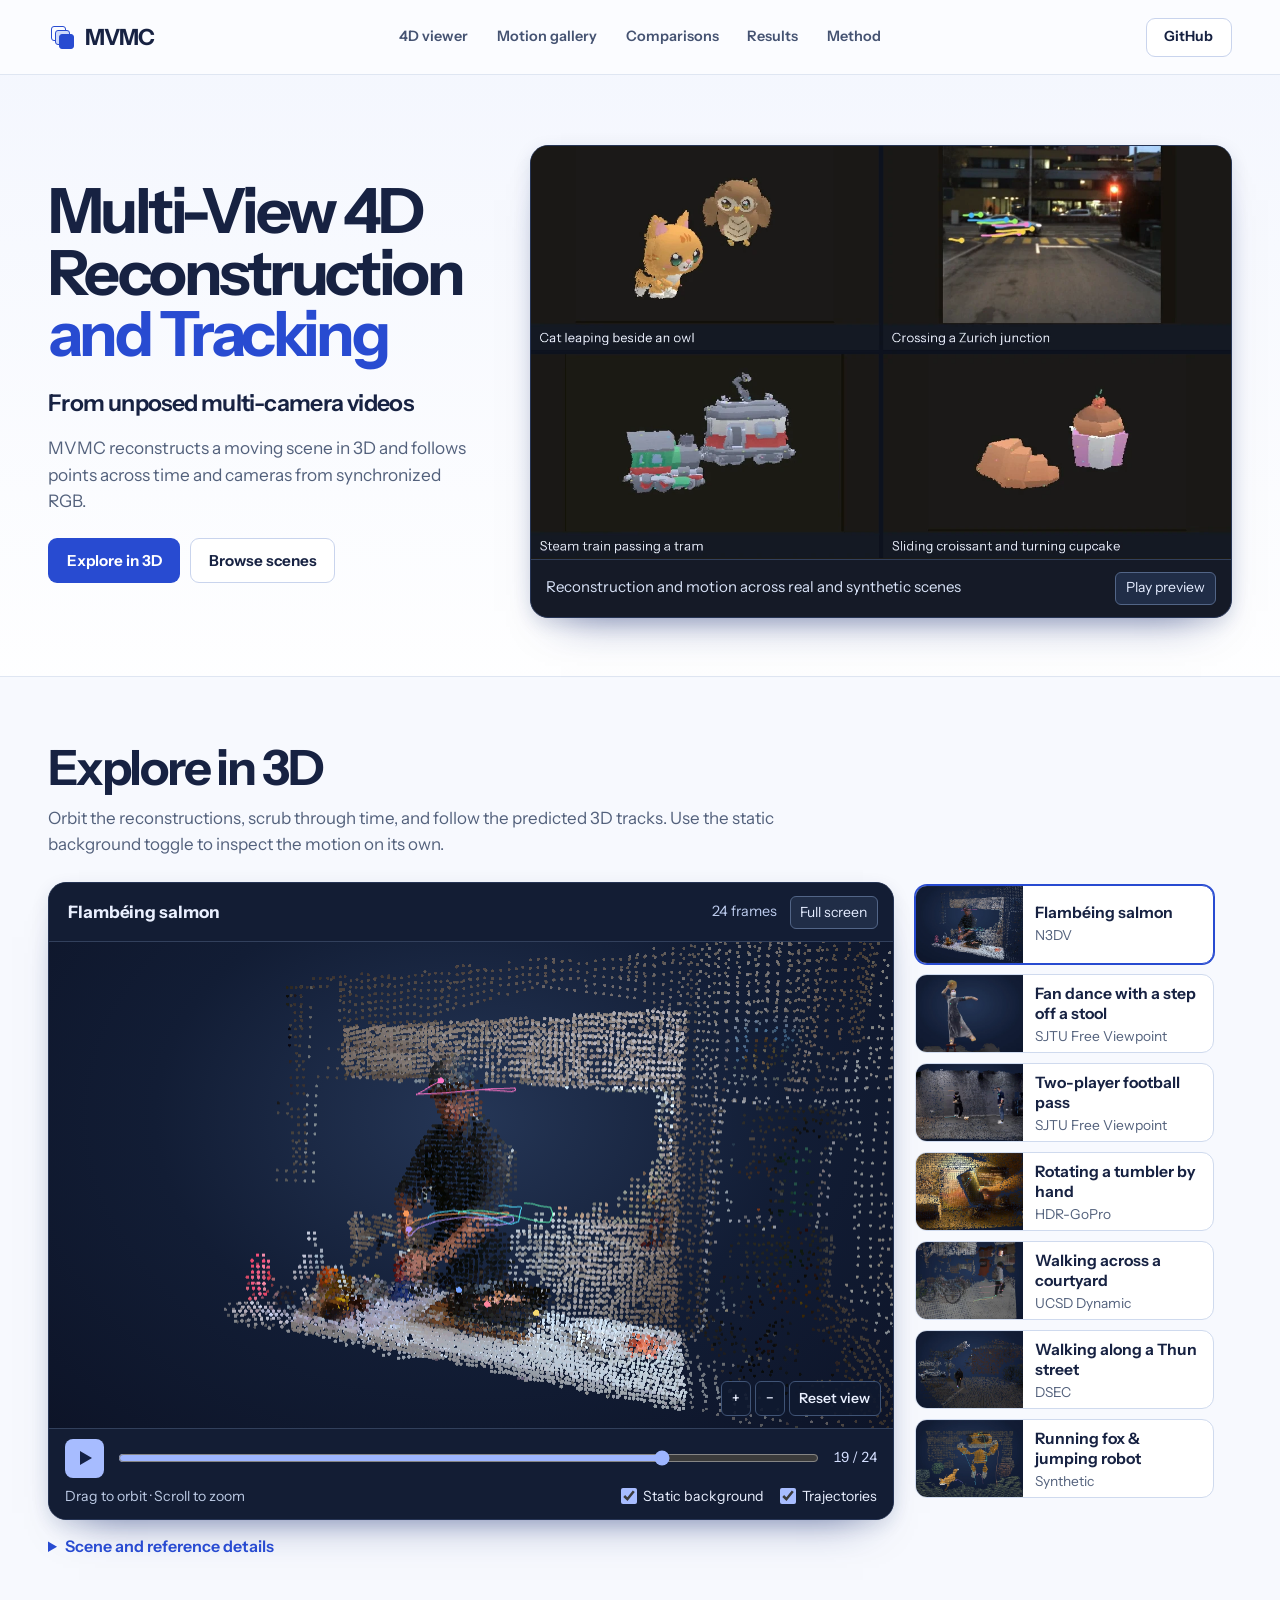
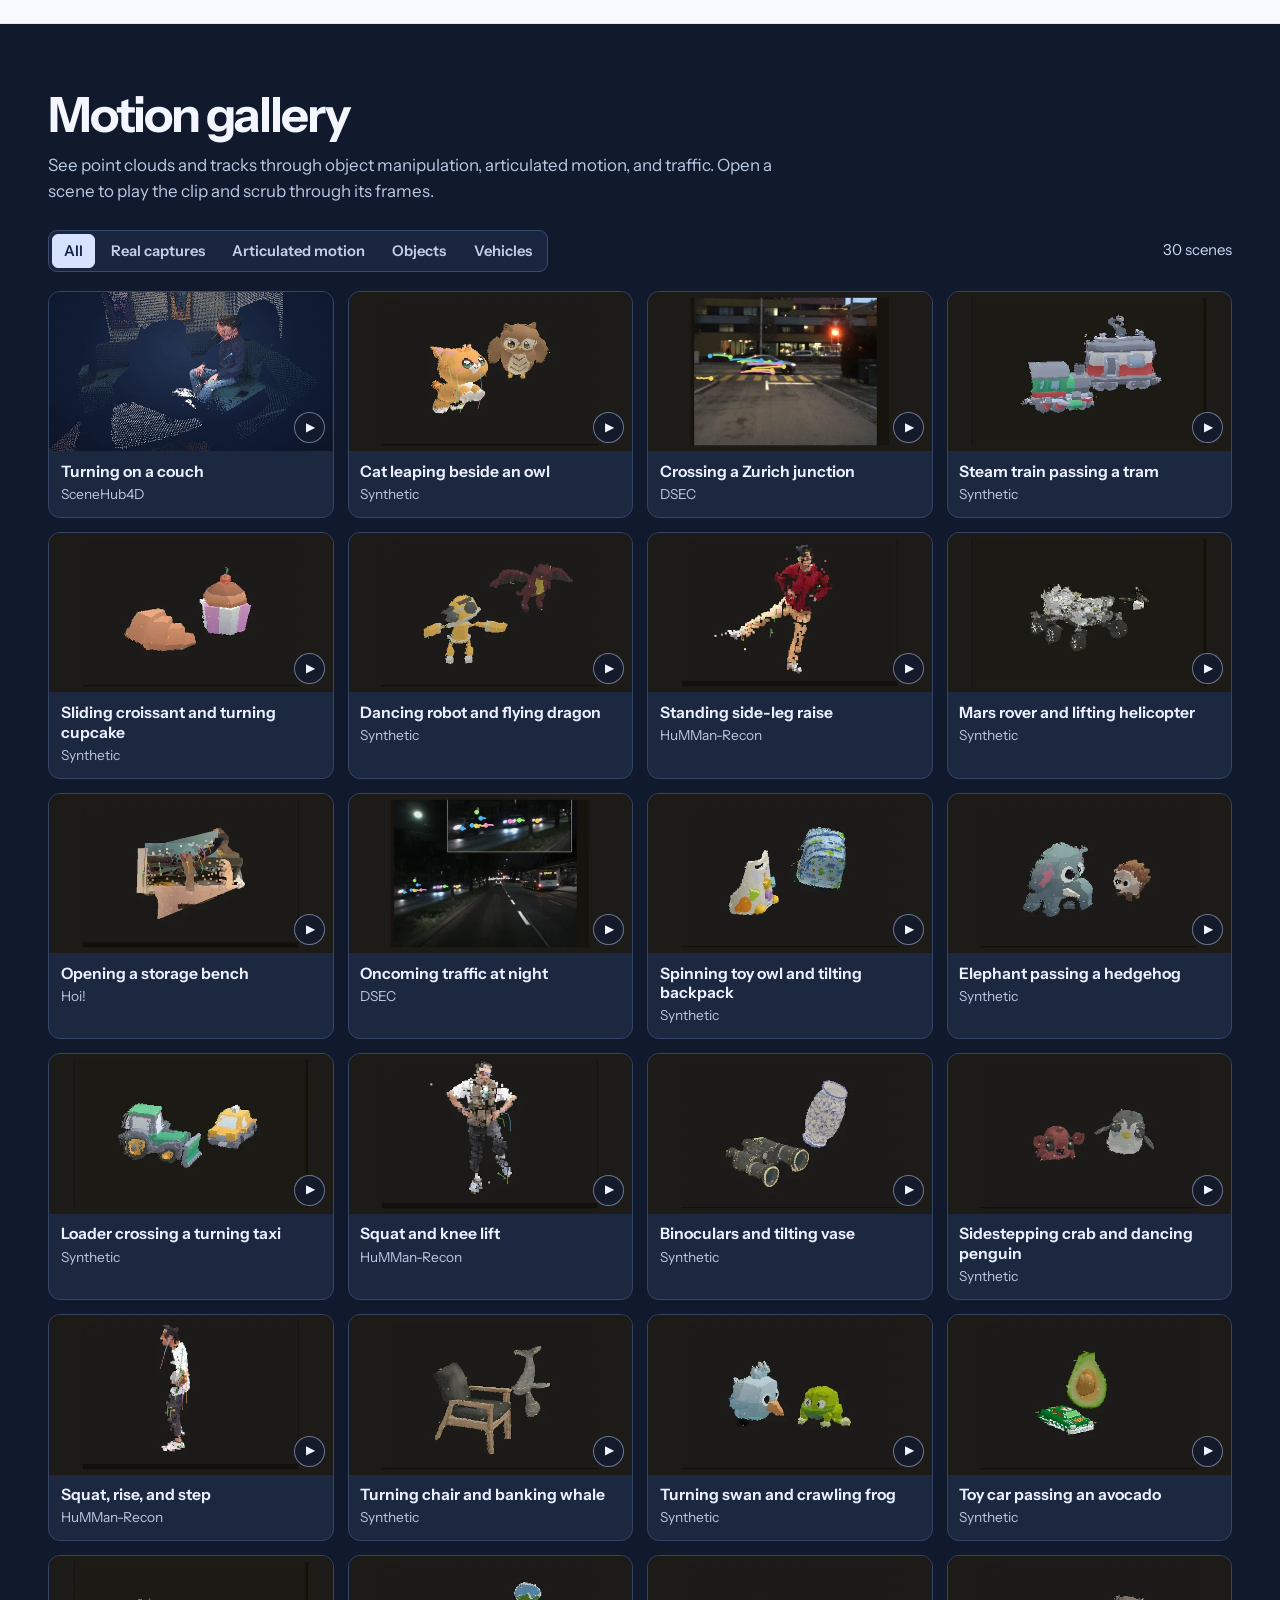
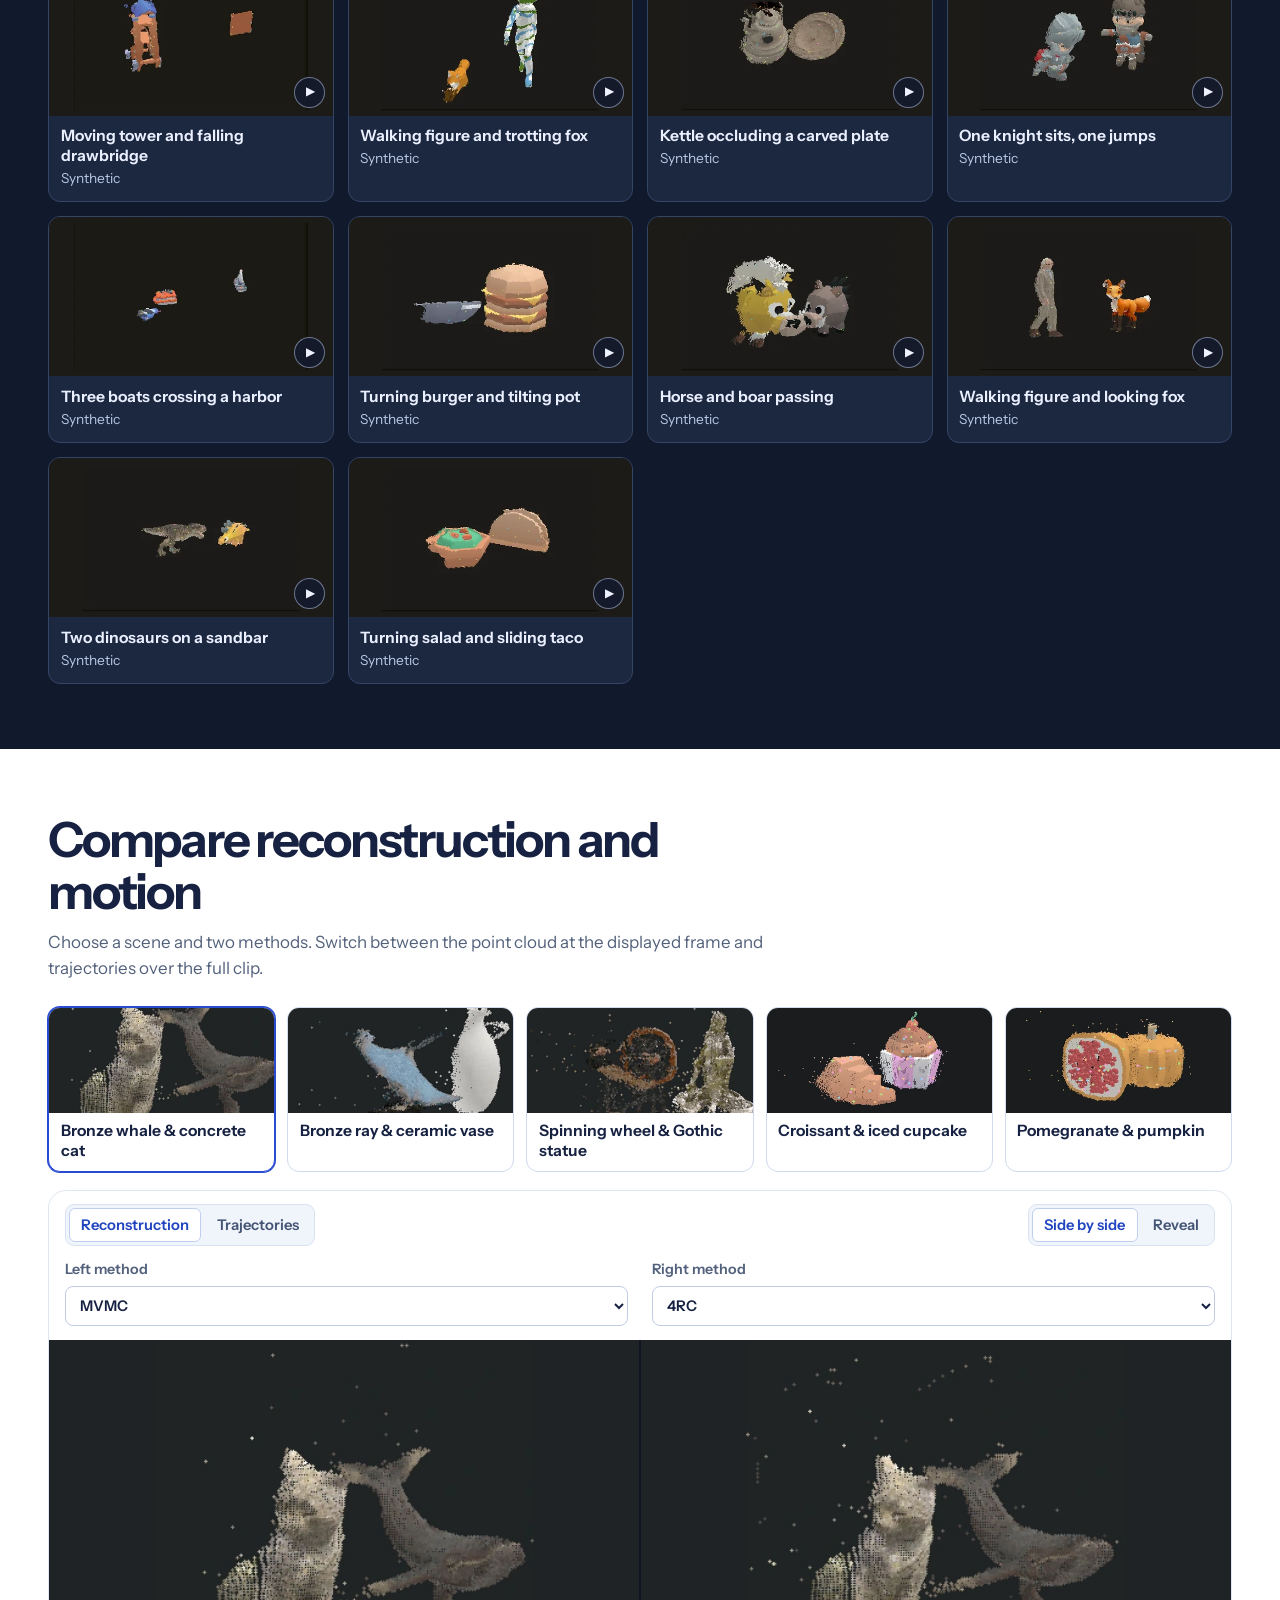
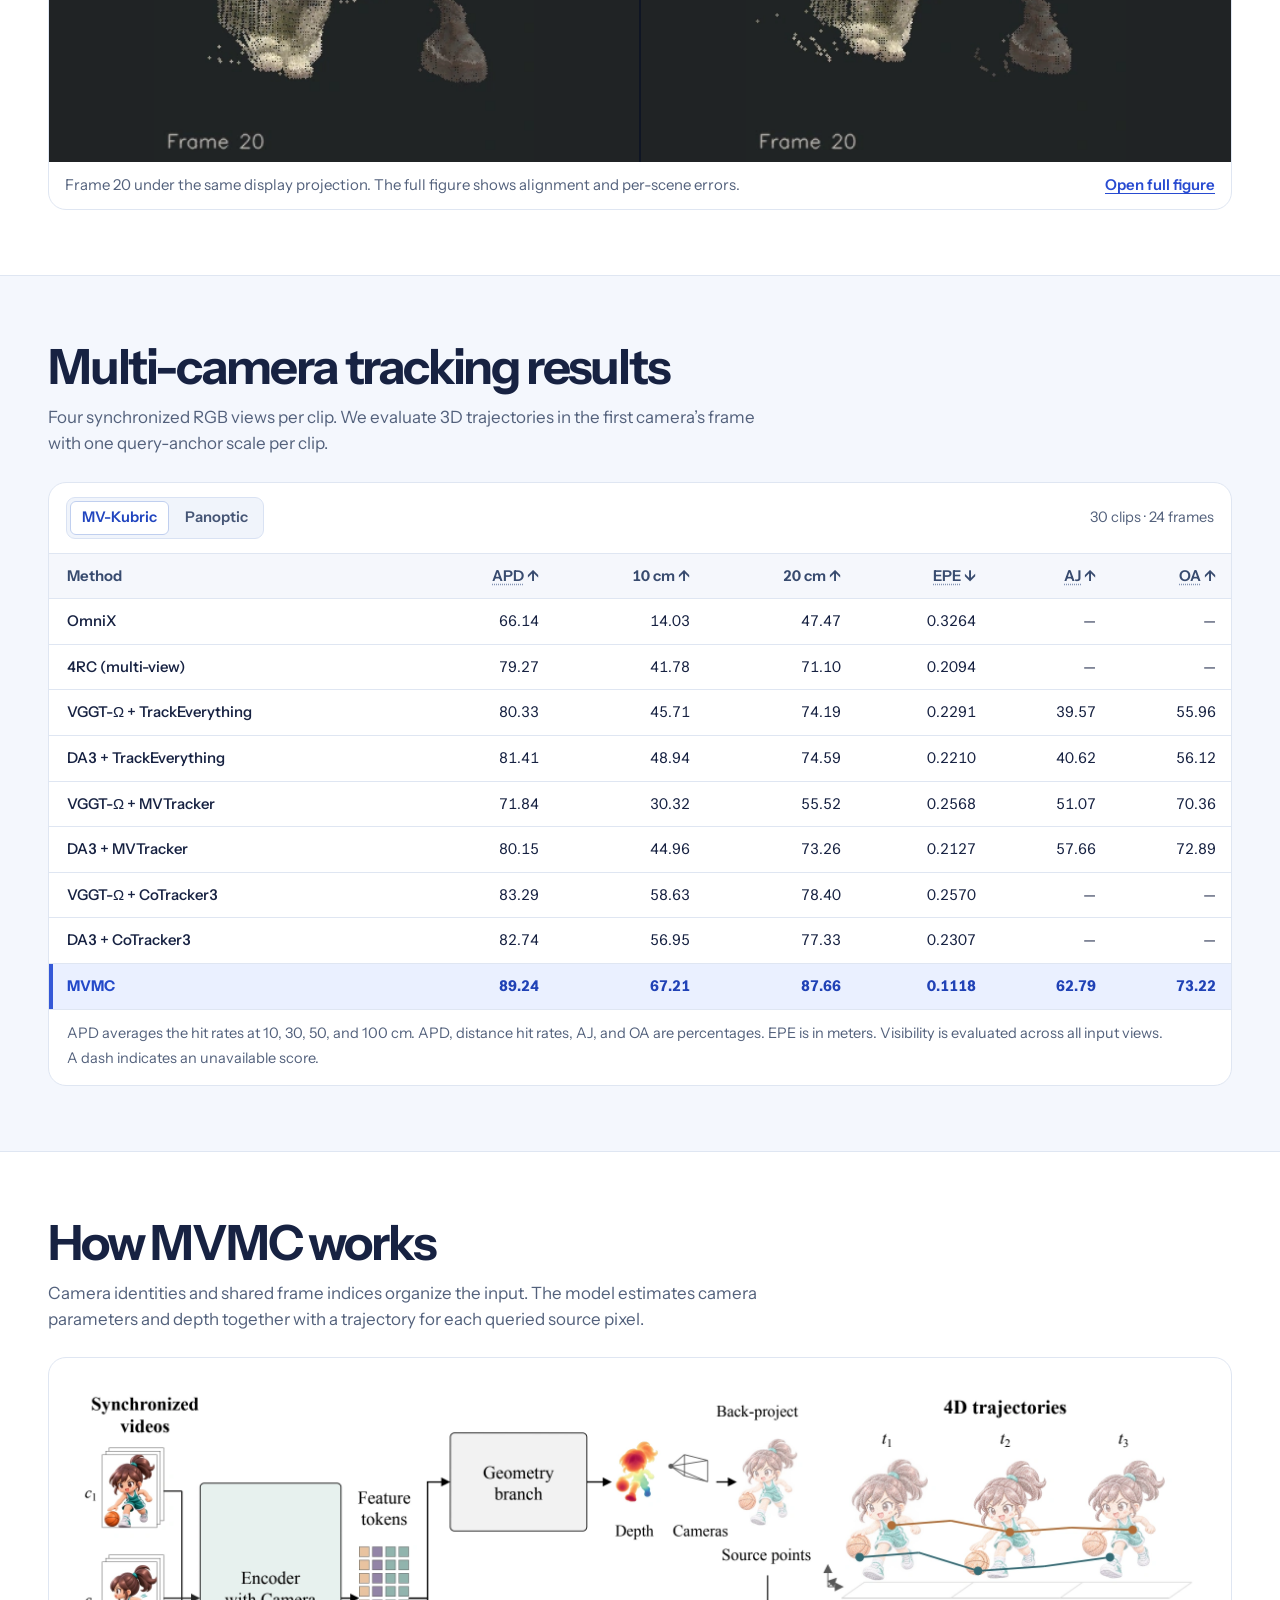
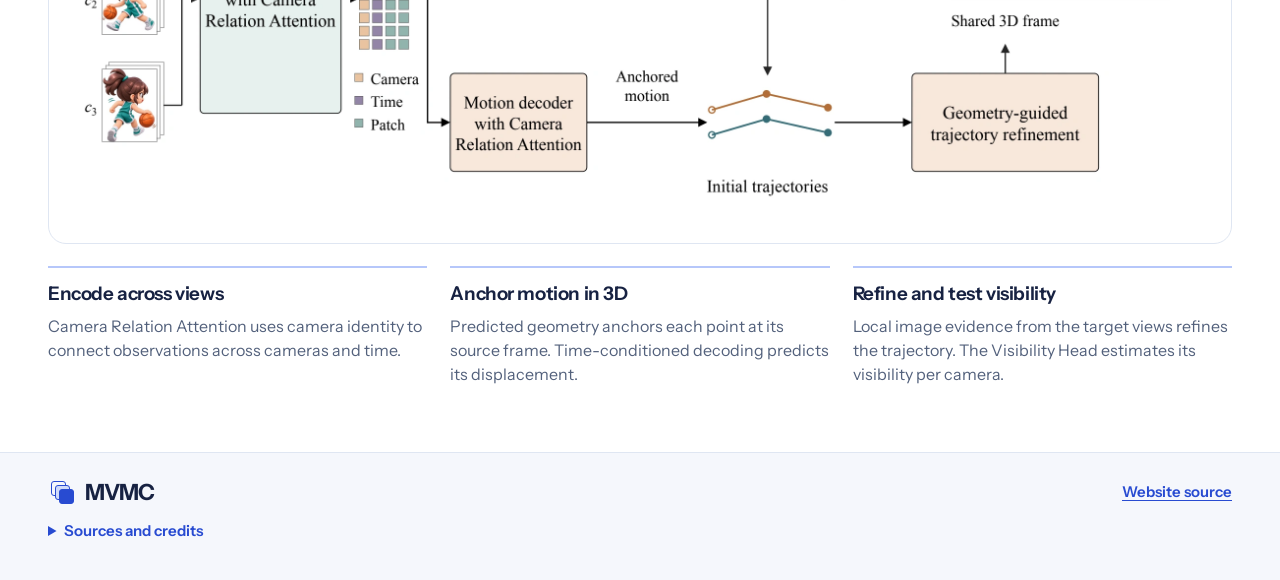
==== commit 465f871d: "Keep the fan dancer visible throughout the 3D demo" ====
--- a/index.html
+++ b/index.html
@@ -15,7 +15,7 @@
   <link rel="icon" href="./assets/media/icon.png" type="image/png">
   <link rel="preload" href="./assets/fonts/instrument-sans.woff2" as="font" type="font/woff2" crossorigin>
   <link rel="stylesheet" href="./styles.css?v=real-scenes">
-  <script type="module" src="./app.js?v=real-scenes"></script>
+  <script type="module" src="./app.js?v=fan-focus"></script>
 </head>
 <body>
   <a class="skip-link" href="#main">Skip to content</a>
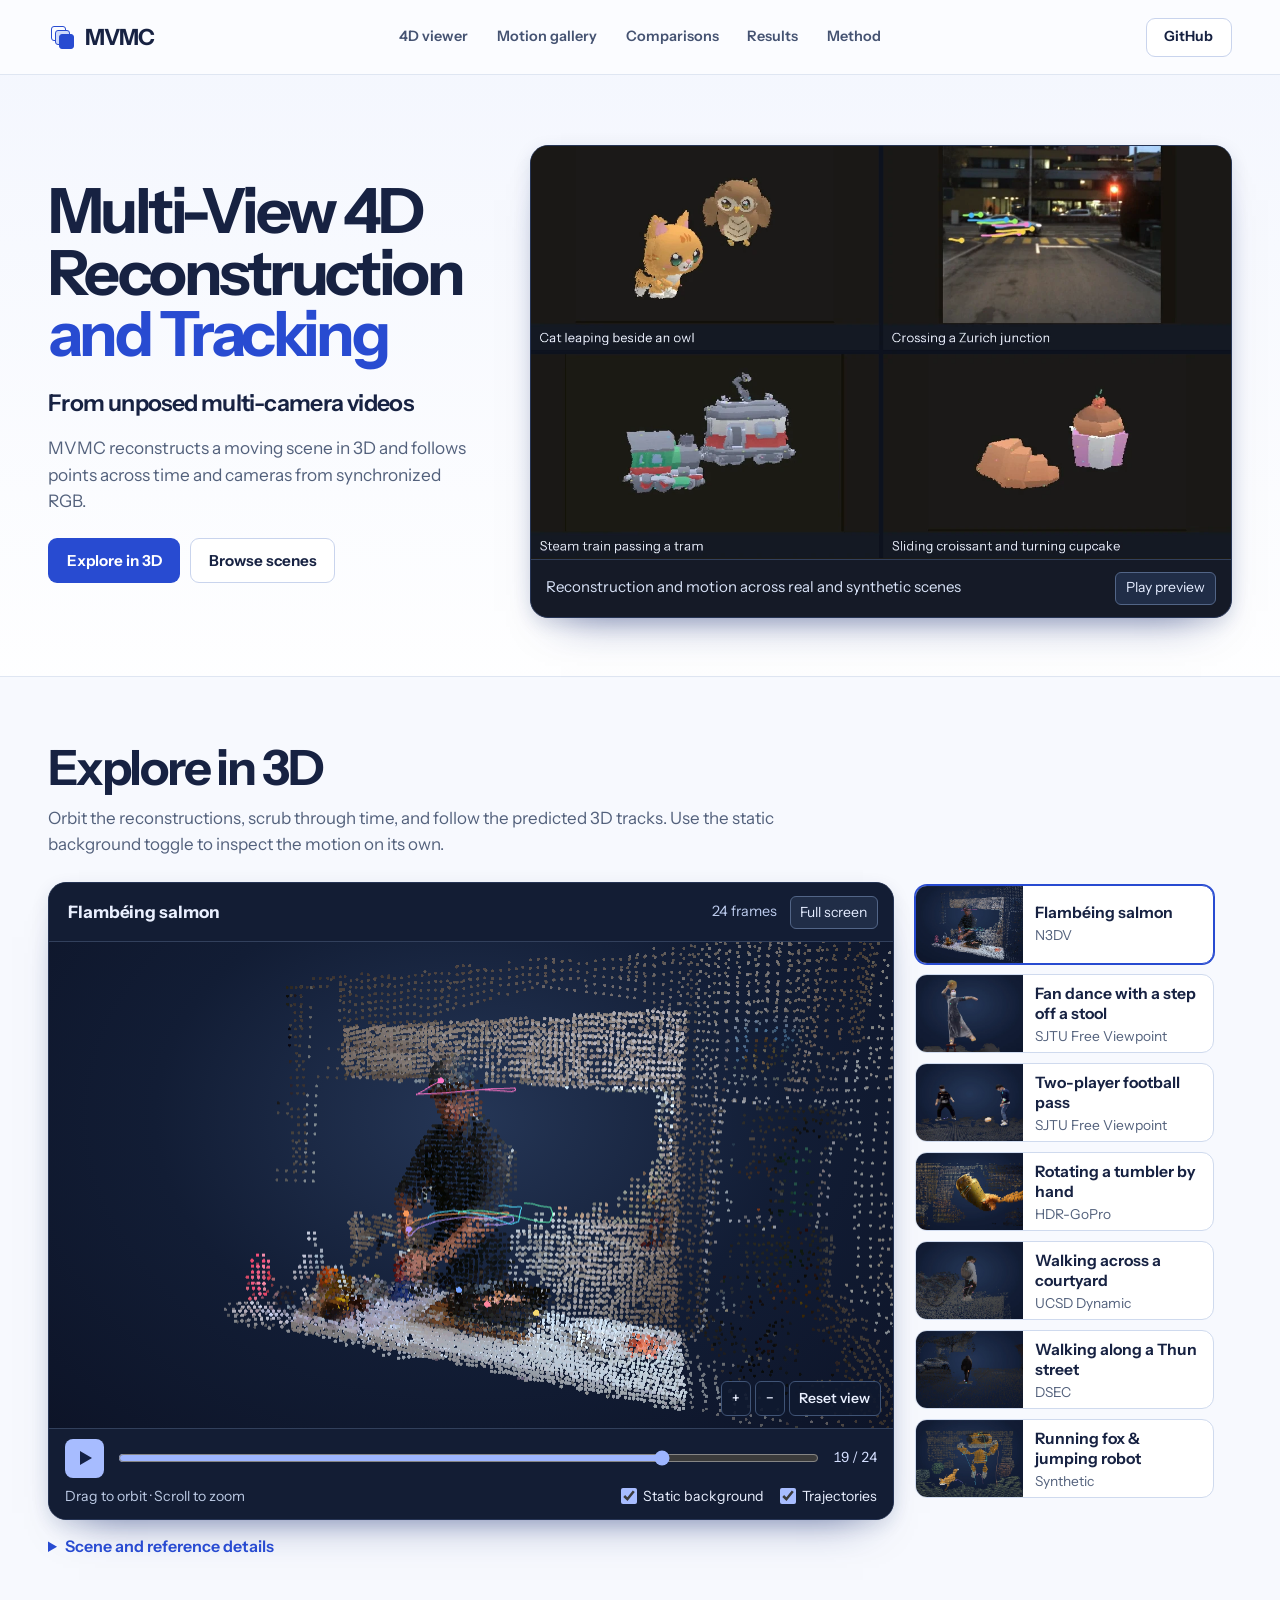
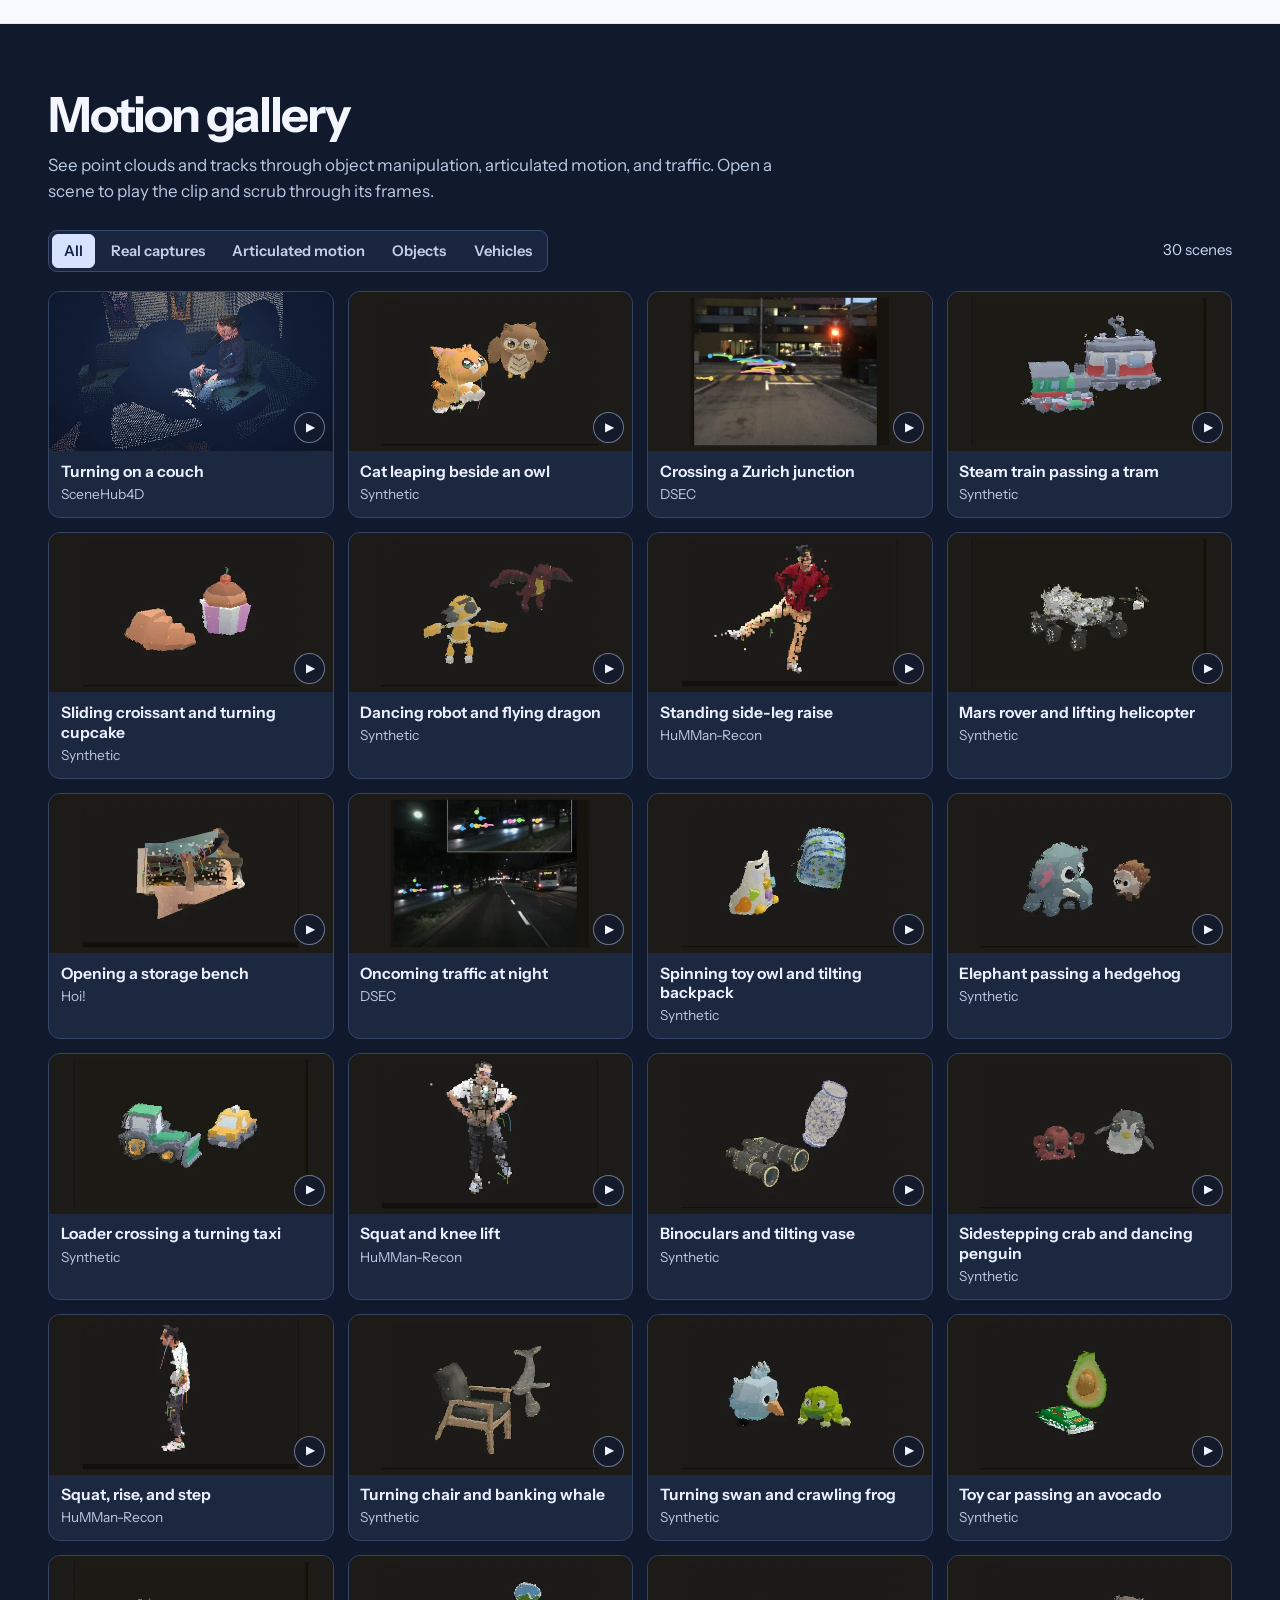
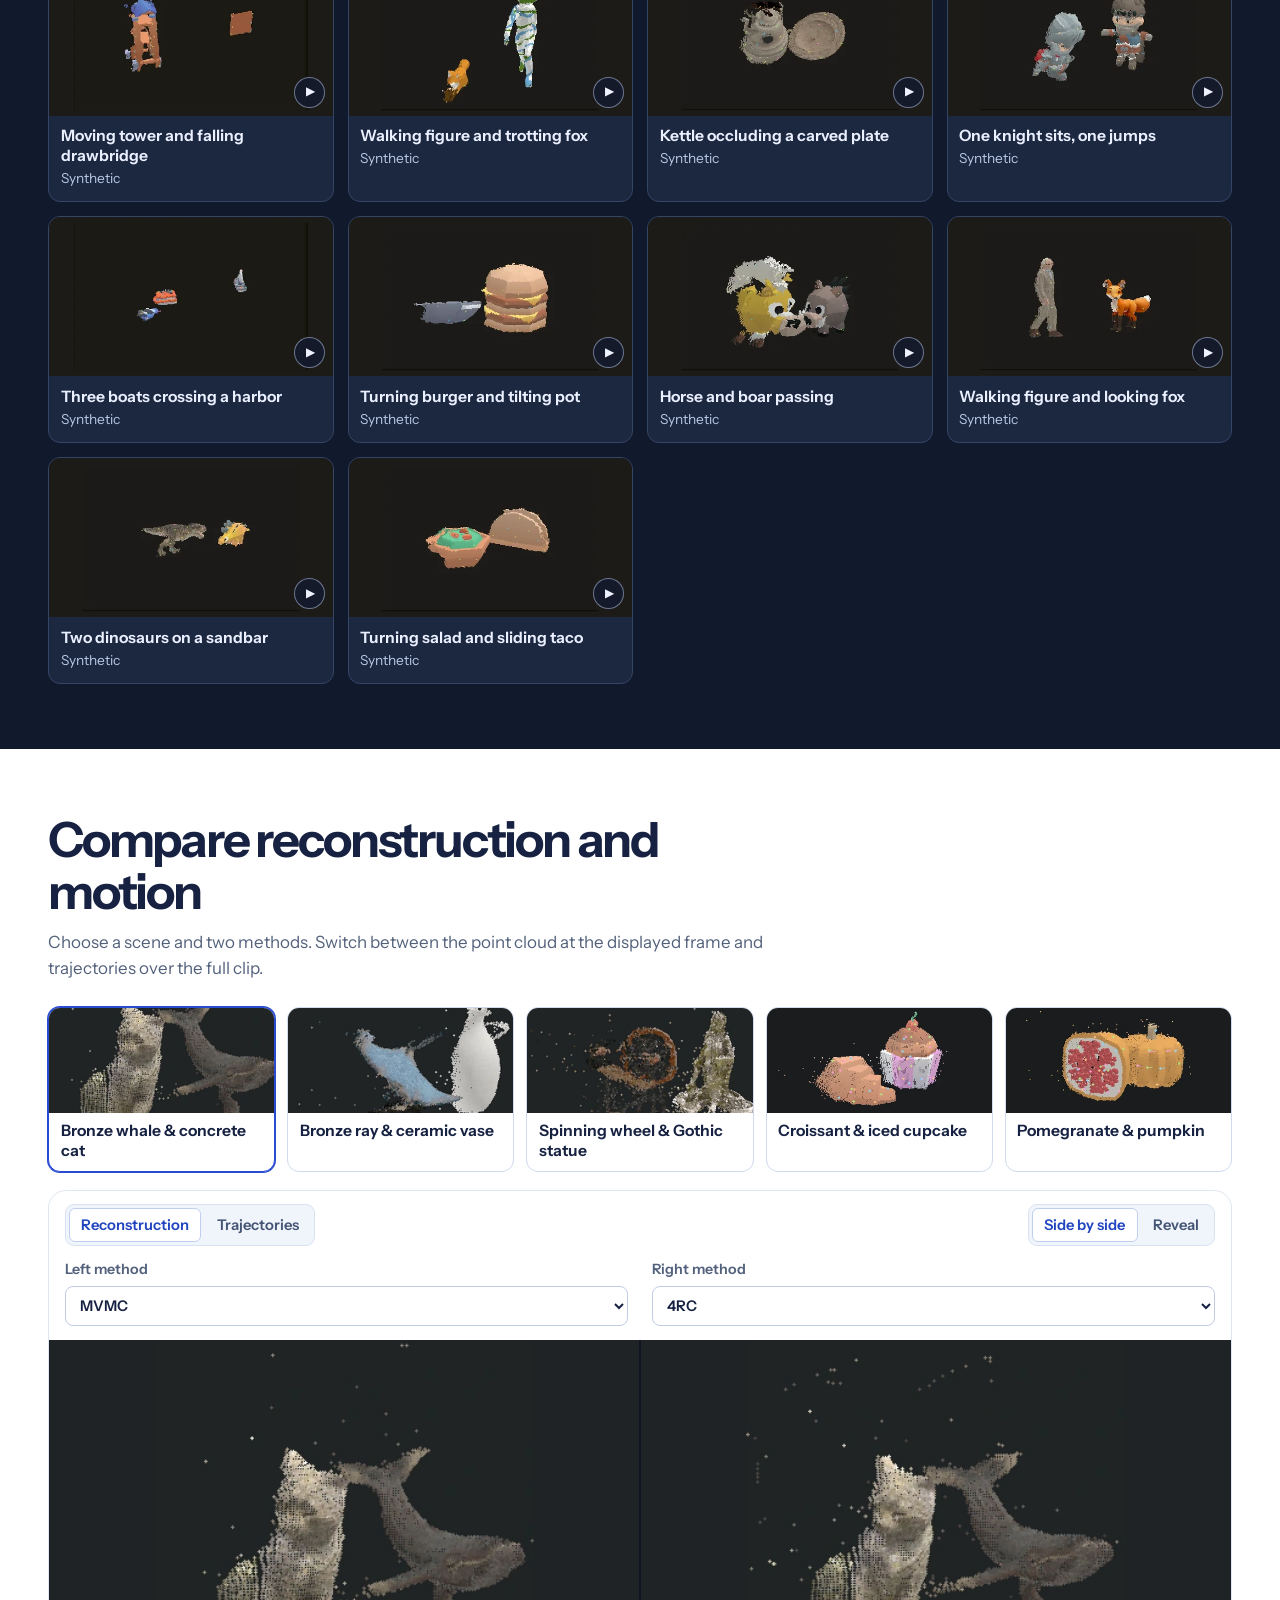
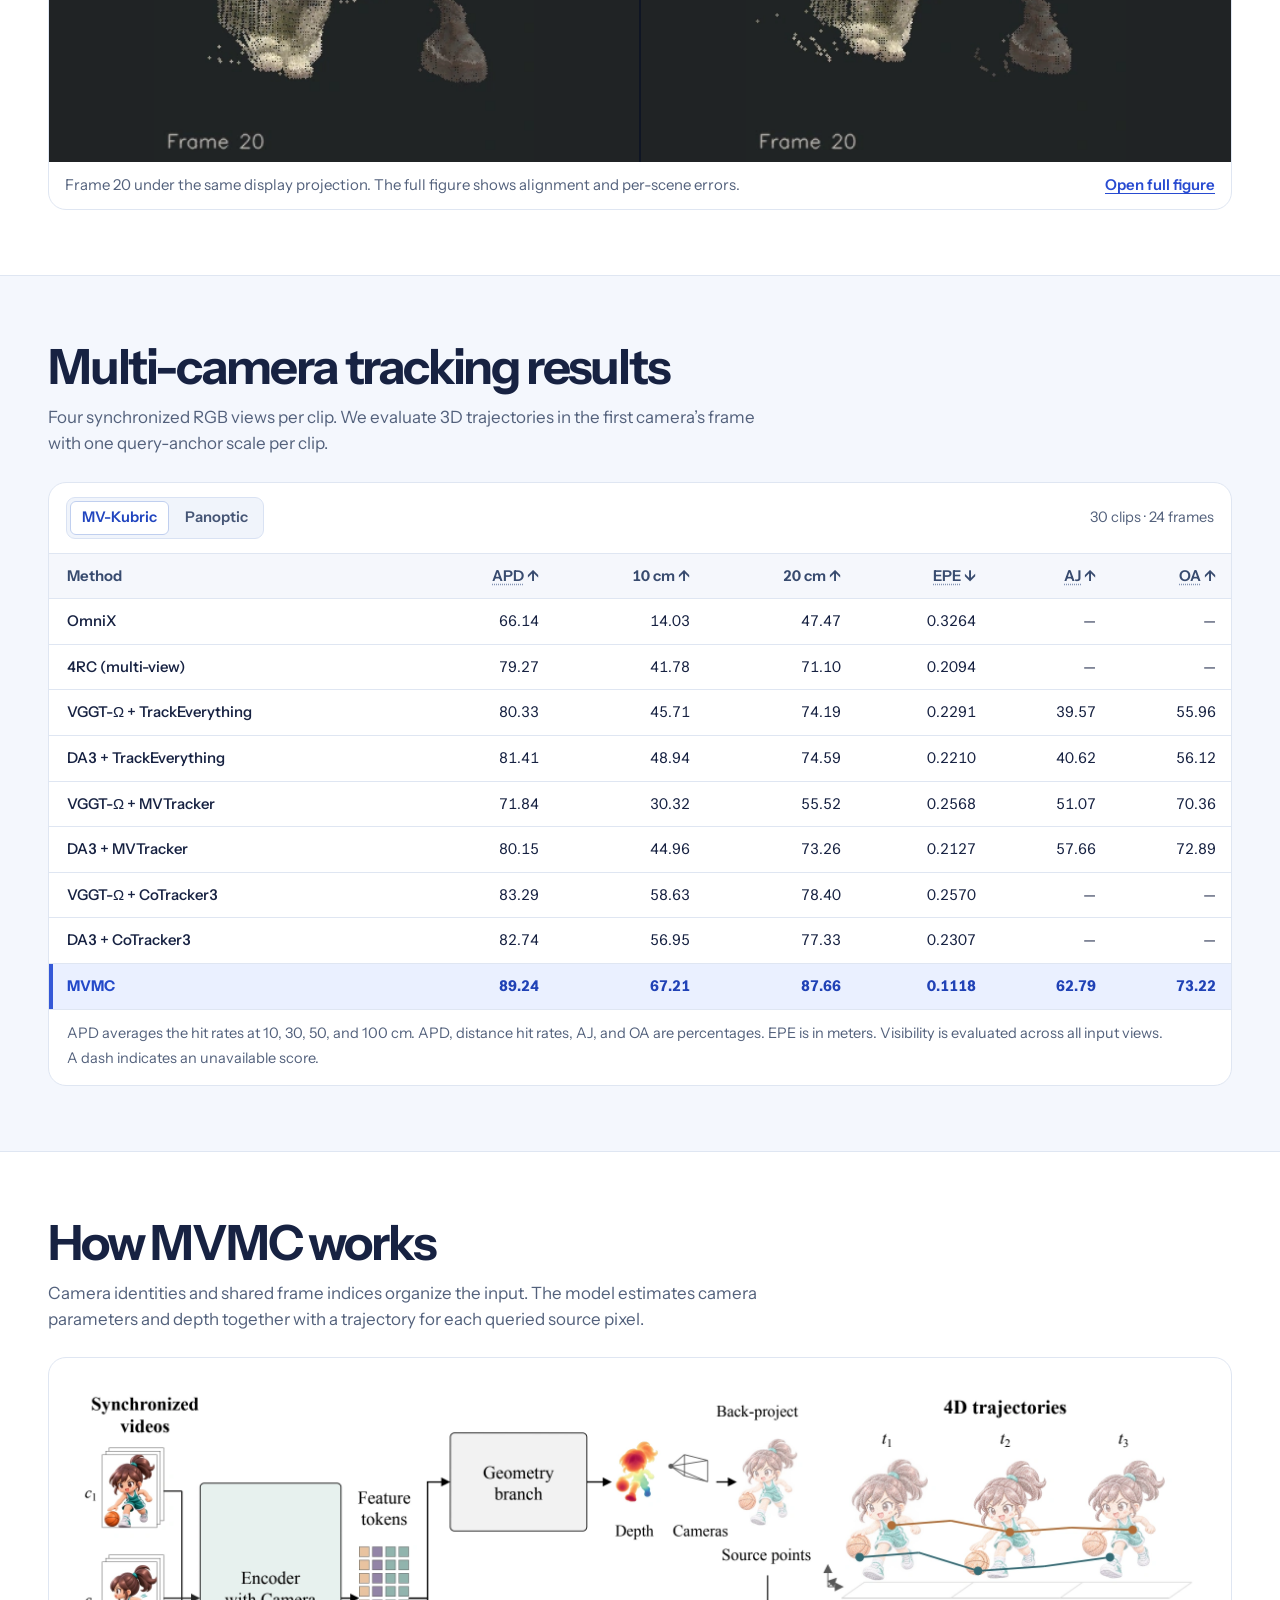
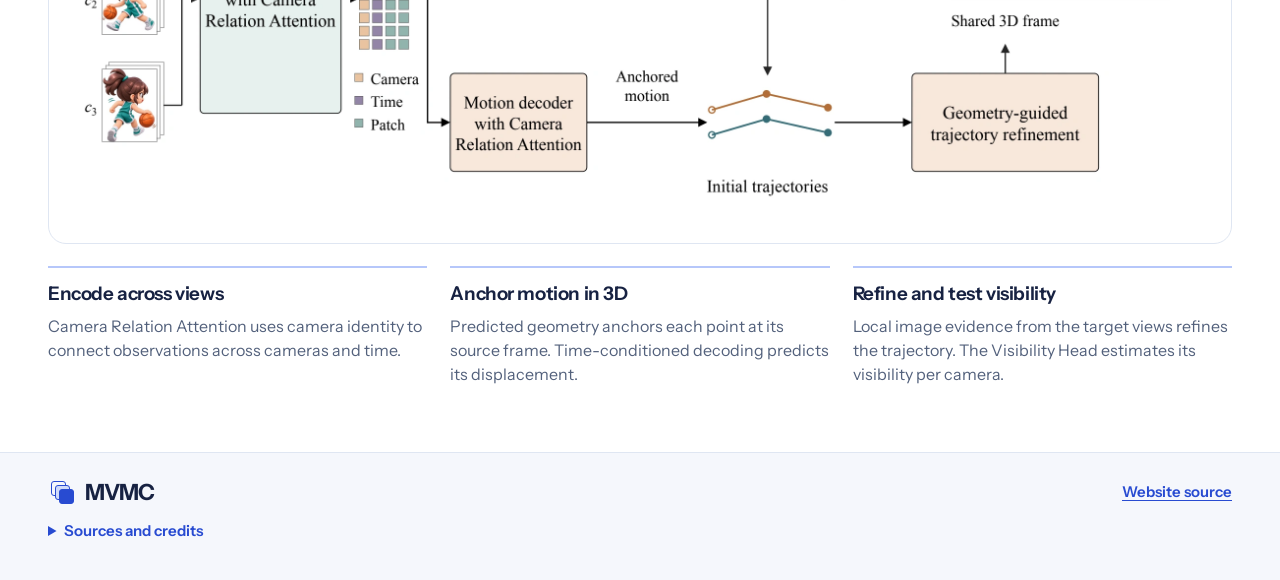
==== commit 3ee8d519: "Bring the real capture subjects forward in the 3D viewer" ====
--- a/index.html
+++ b/index.html
@@ -15,7 +15,7 @@
   <link rel="icon" href="./assets/media/icon.png" type="image/png">
   <link rel="preload" href="./assets/fonts/instrument-sans.woff2" as="font" type="font/woff2" crossorigin>
   <link rel="stylesheet" href="./styles.css?v=real-scenes">
-  <script type="module" src="./app.js?v=fan-focus"></script>
+  <script type="module" src="./app.js?v=real-focus"></script>
 </head>
 <body>
   <a class="skip-link" href="#main">Skip to content</a>
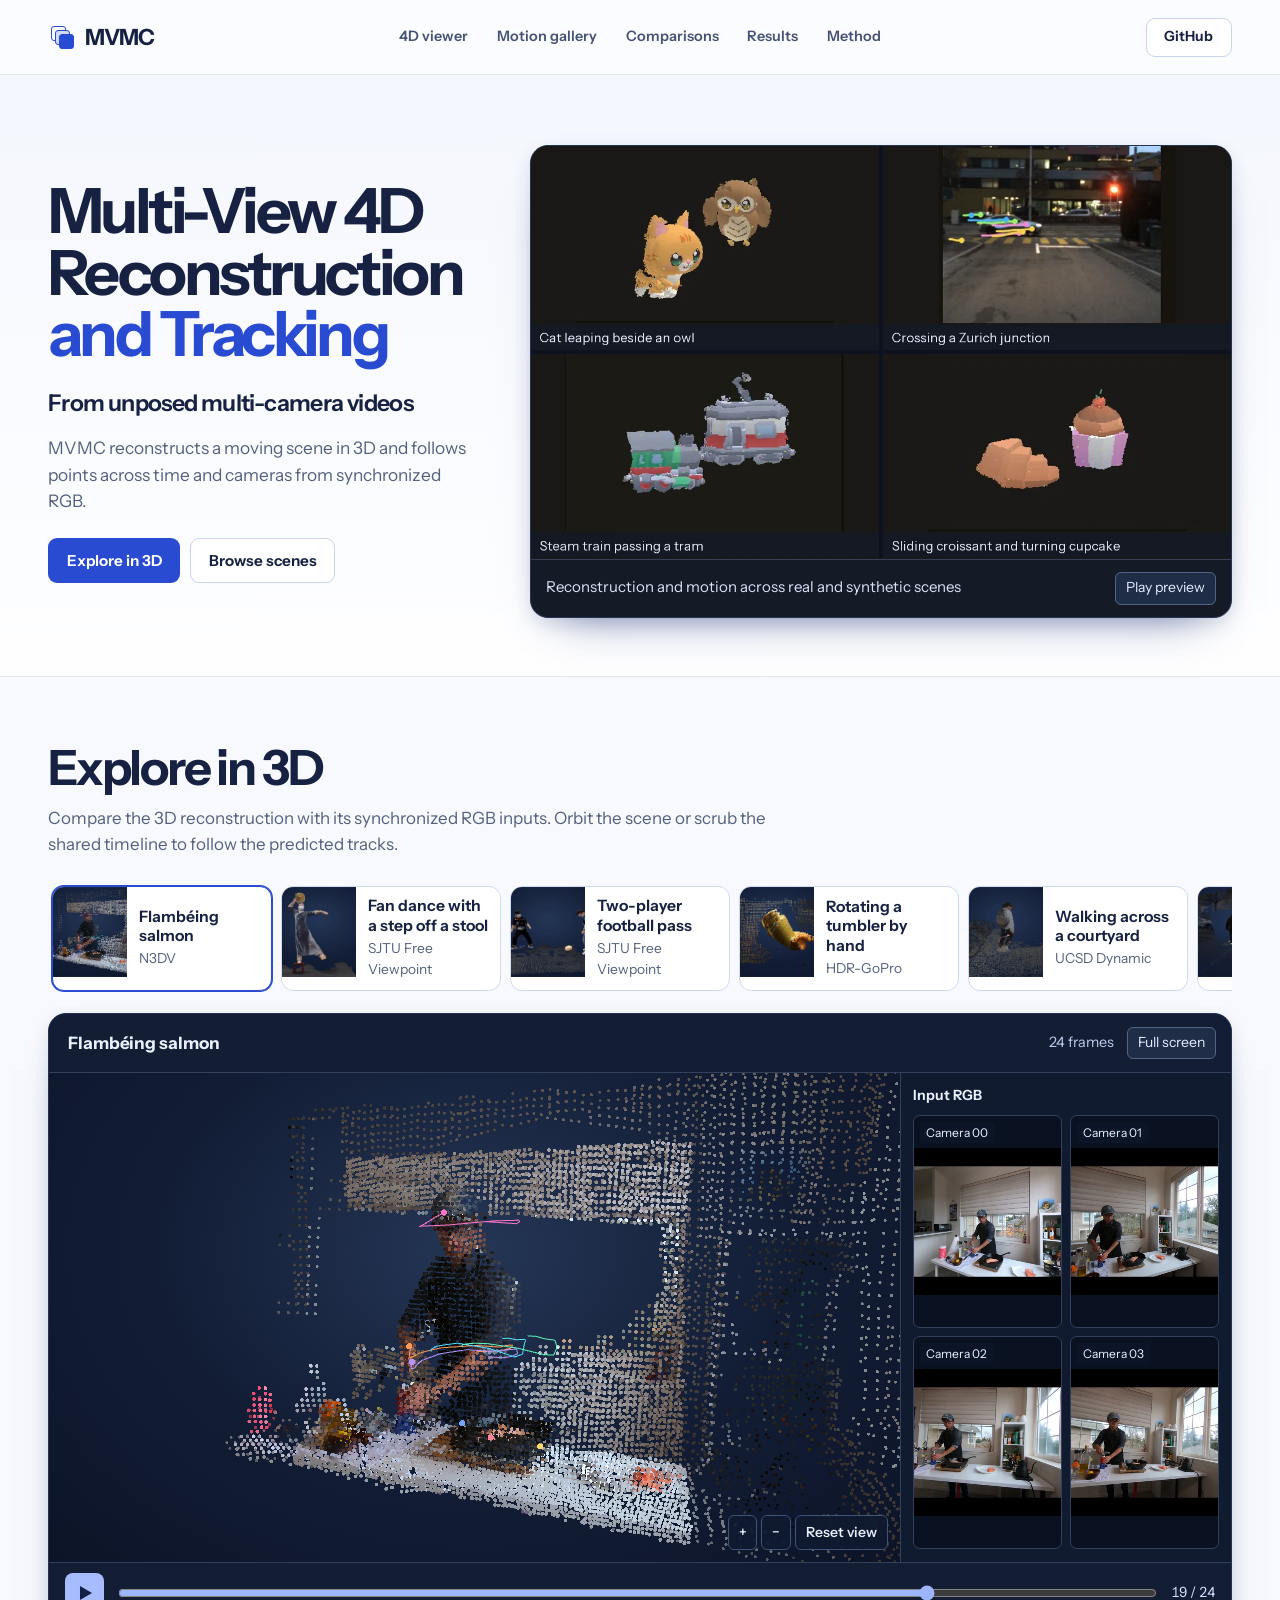
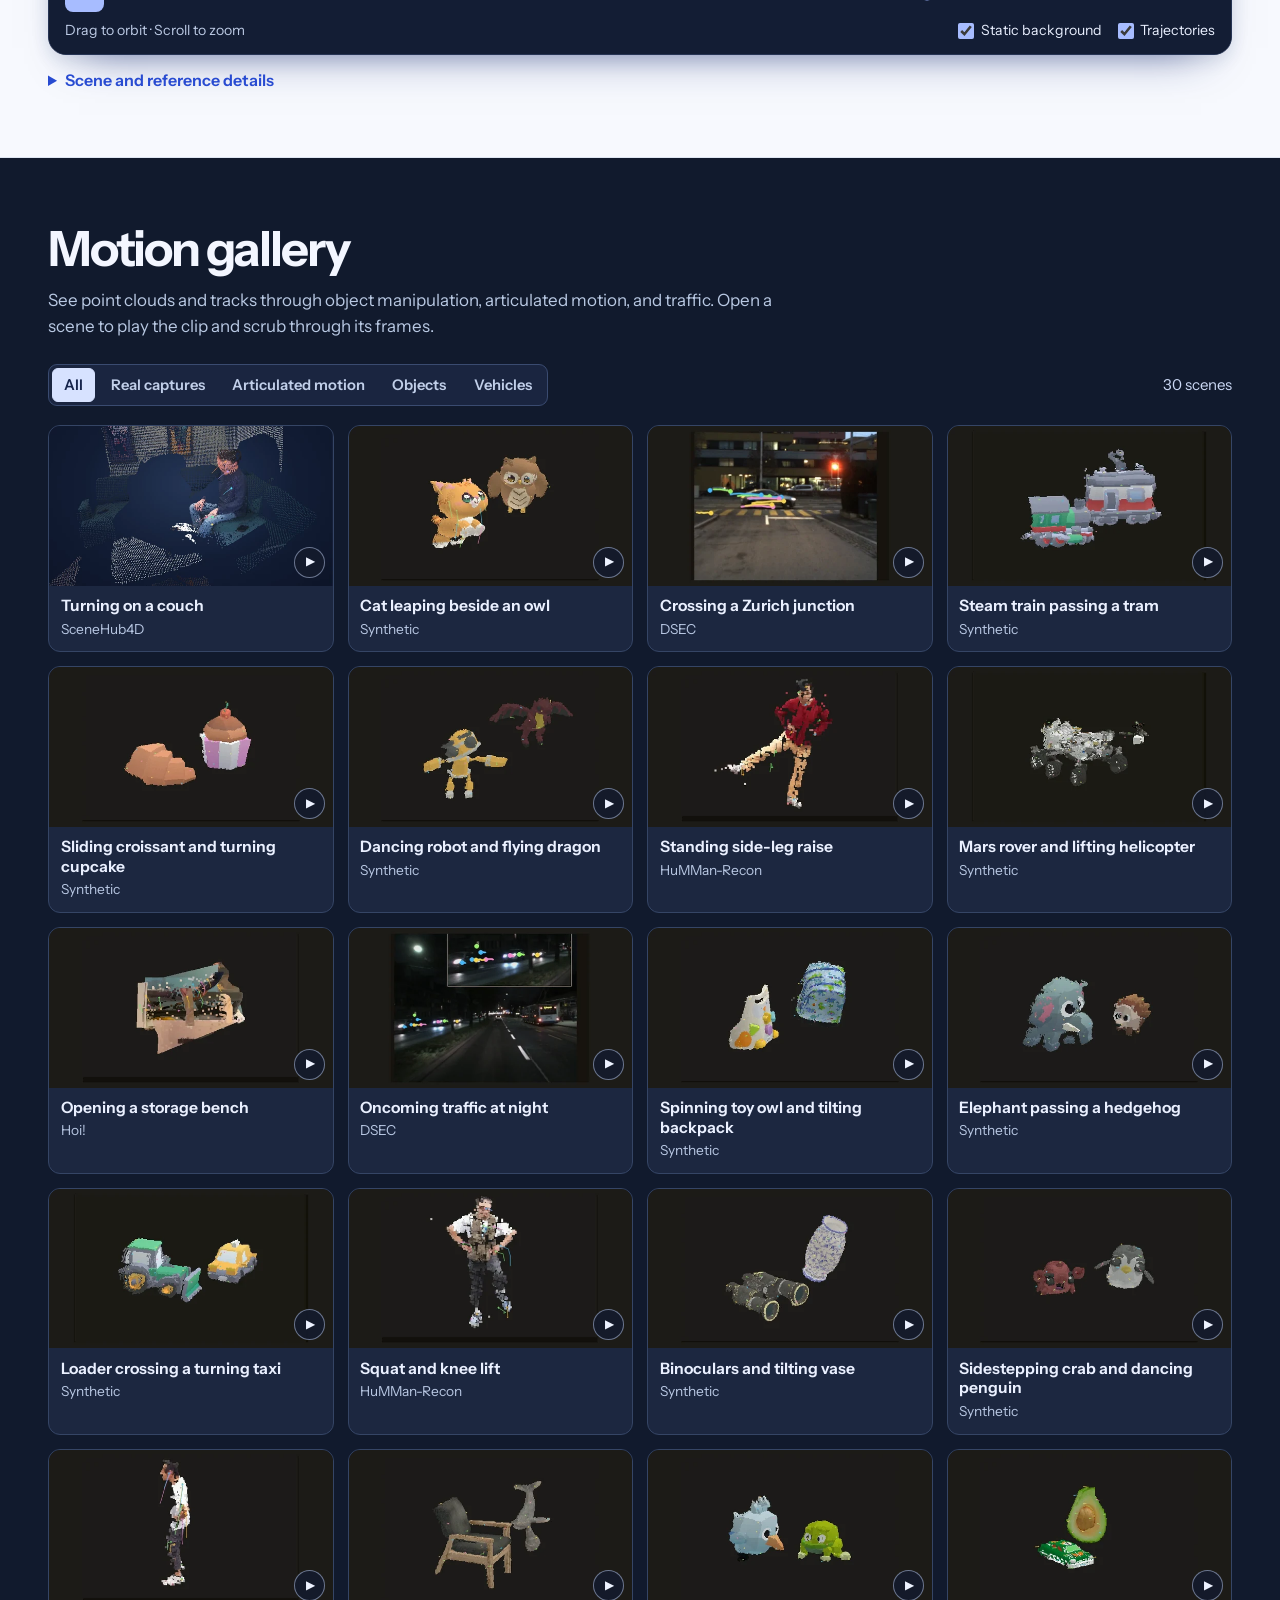
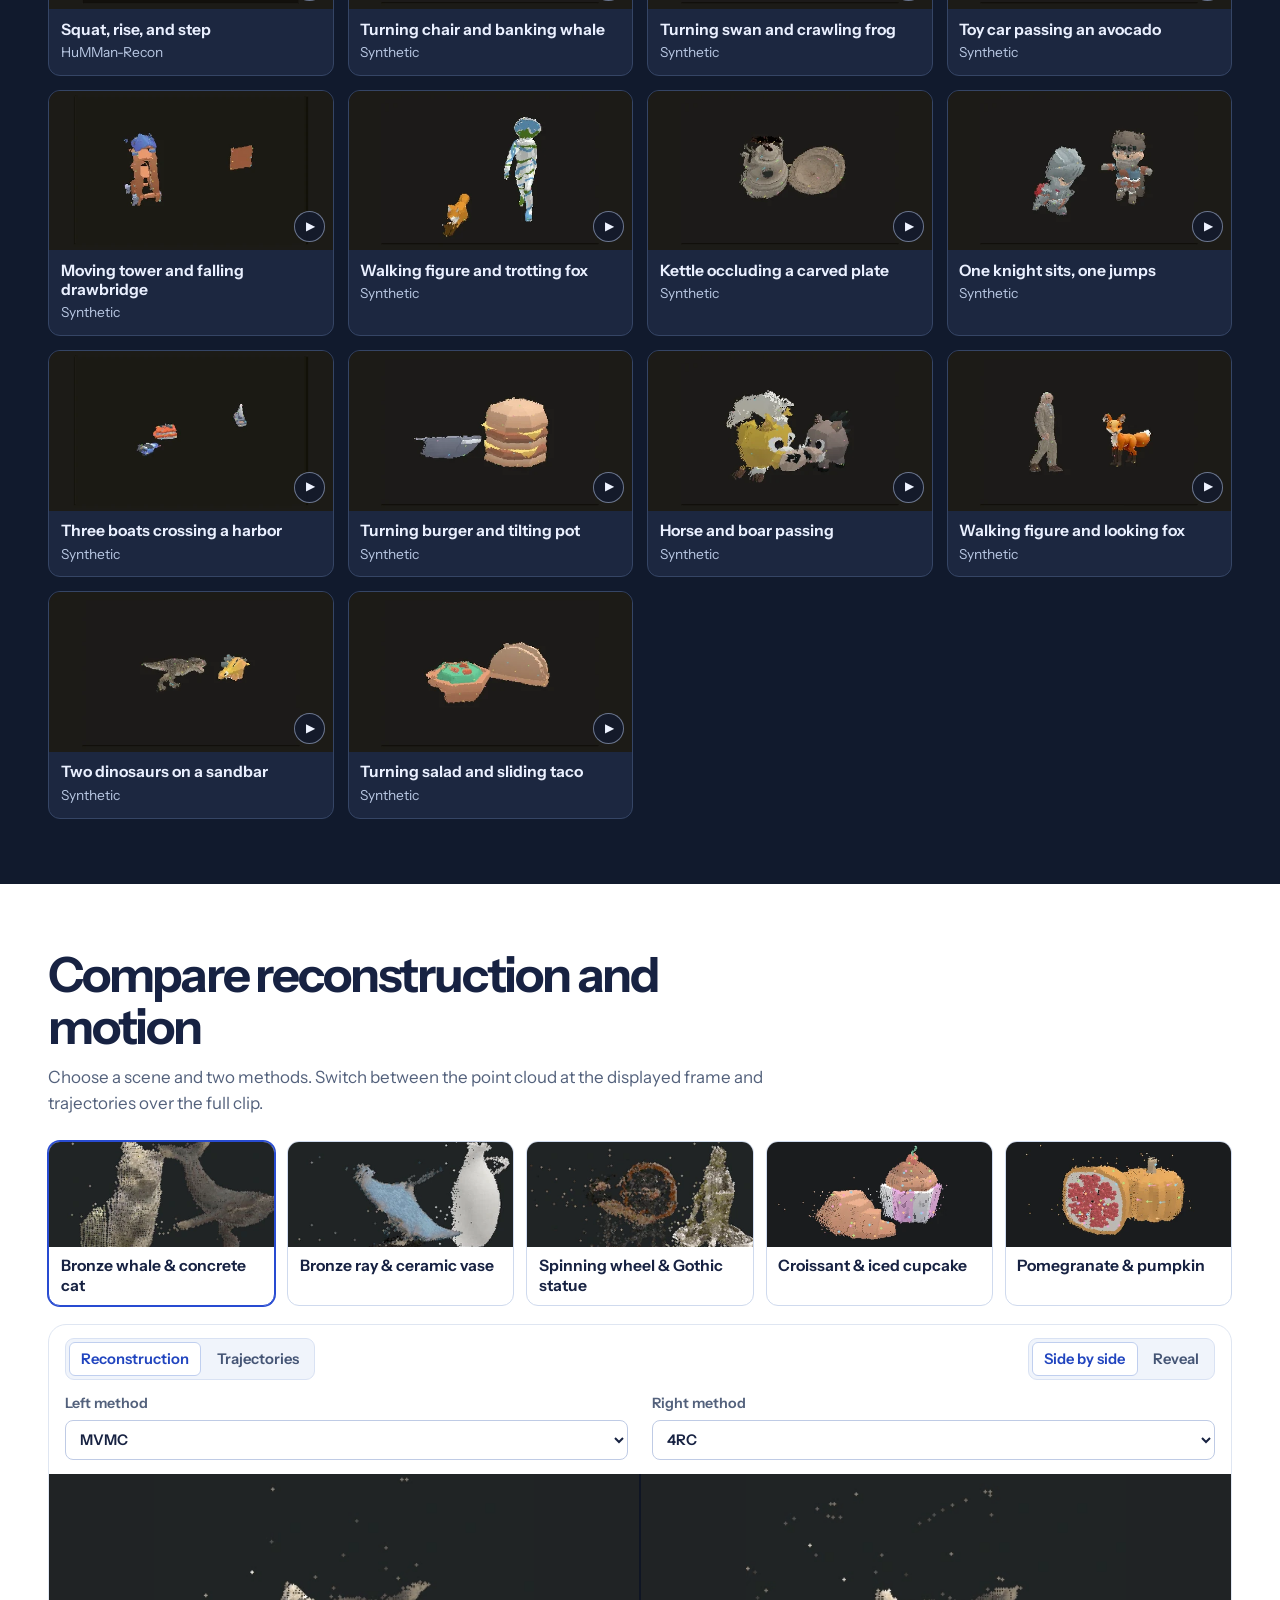
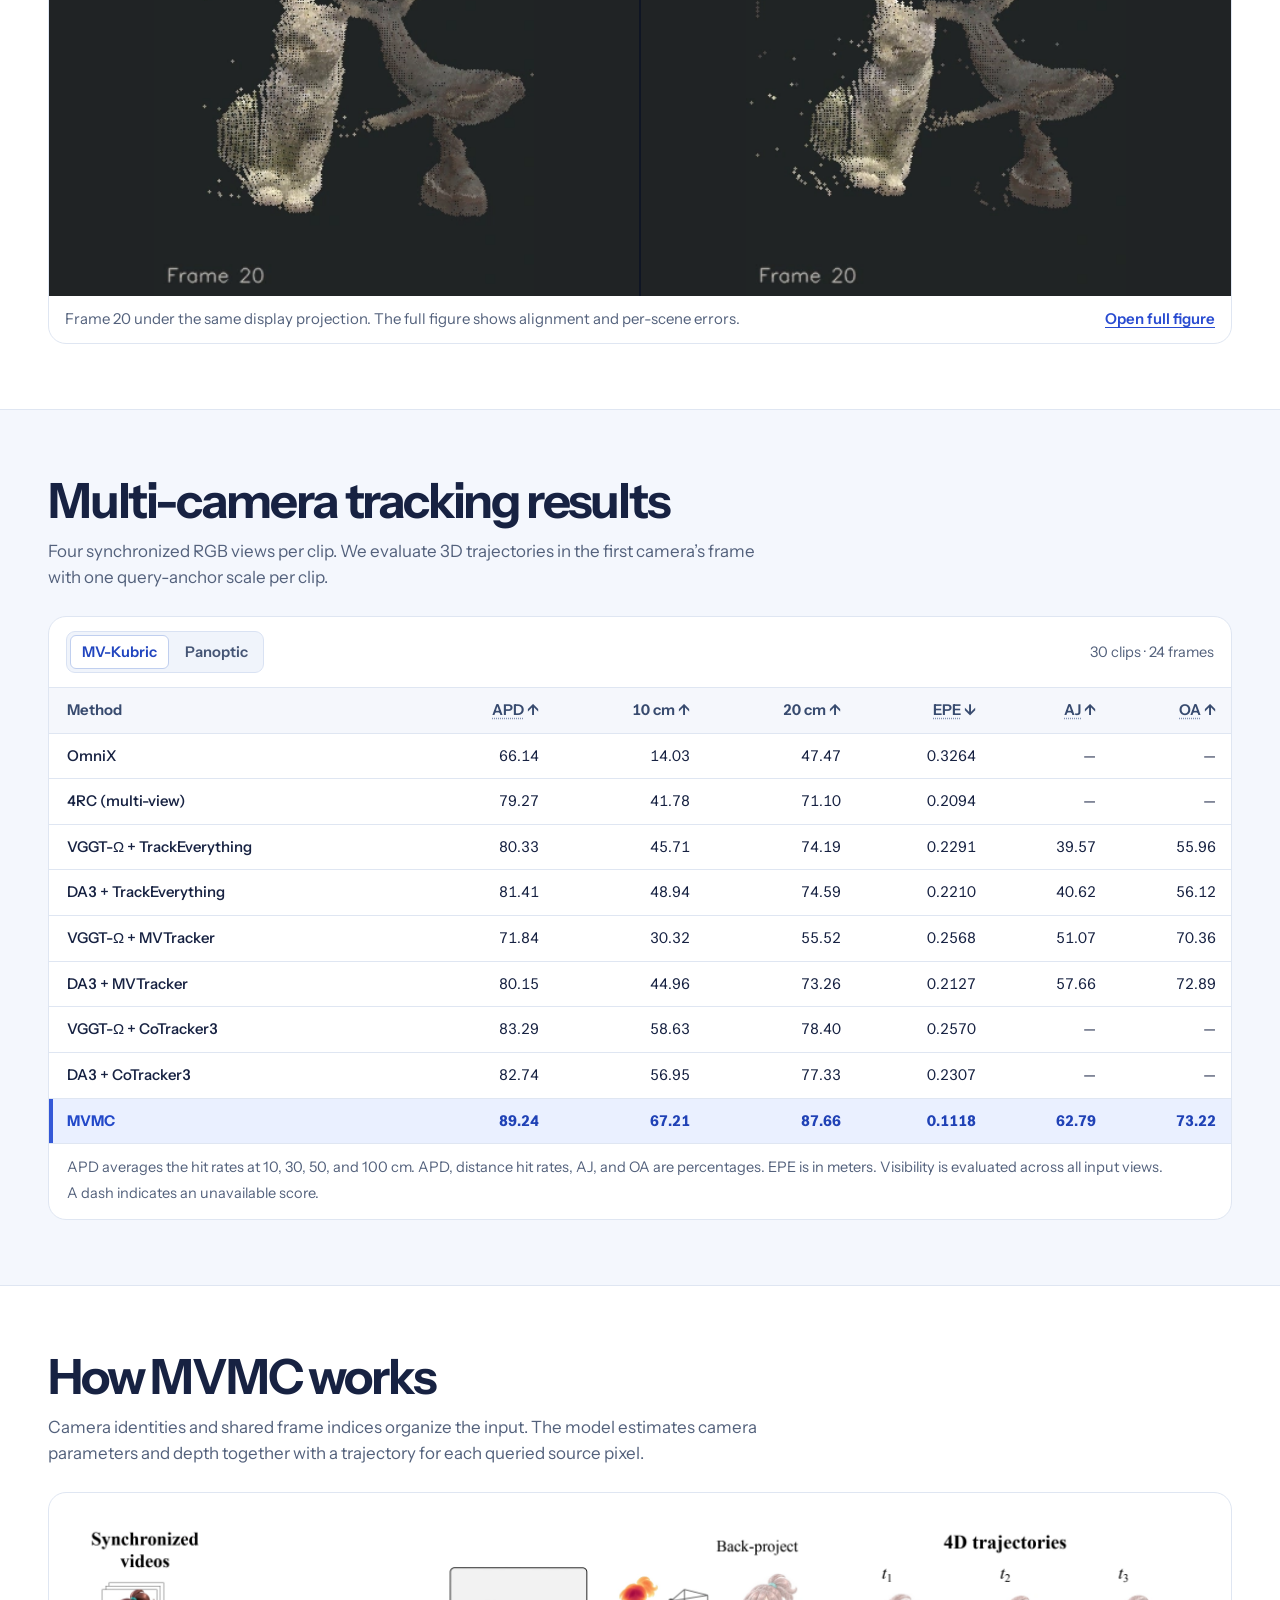
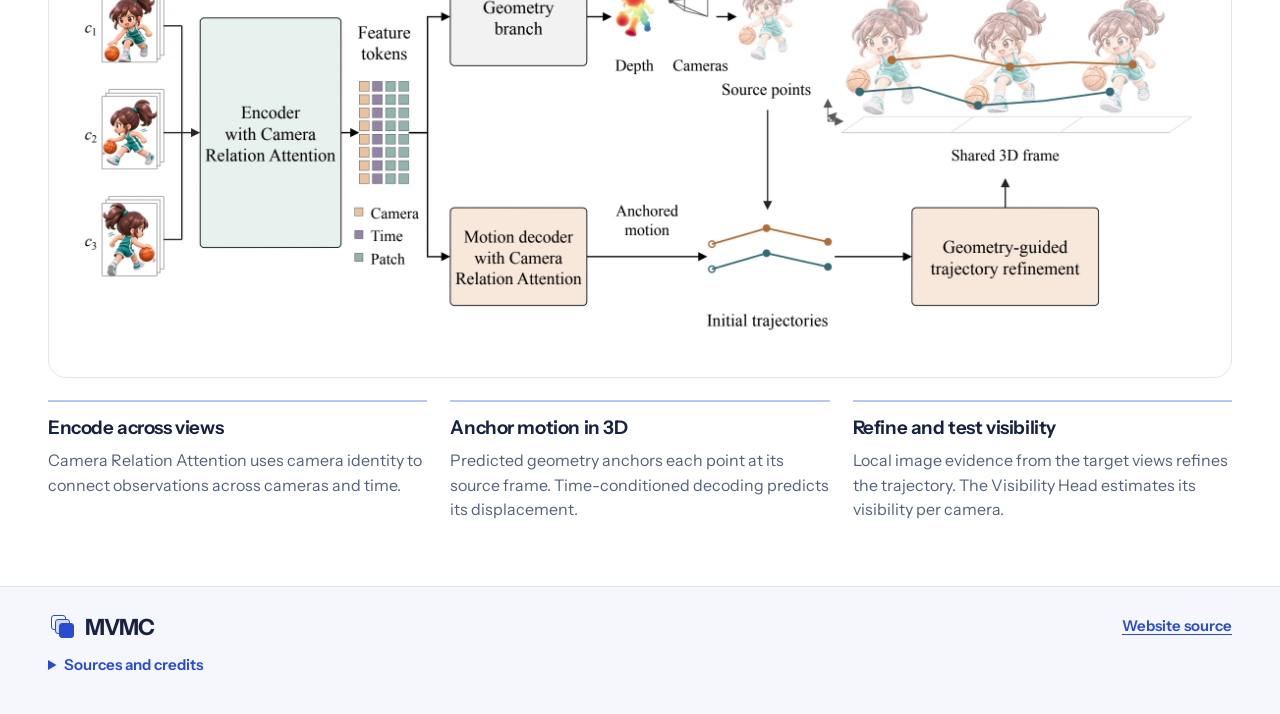
==== commit c1f544eb: "Compare interactive reconstructions with synchronized RGB inputs" ====
--- a/index.html
+++ b/index.html
@@ -14,8 +14,8 @@
   <link rel="canonical" href="https://bestzbf.github.io/mvmc-project/">
   <link rel="icon" href="./assets/media/icon.png" type="image/png">
   <link rel="preload" href="./assets/fonts/instrument-sans.woff2" as="font" type="font/woff2" crossorigin>
-  <link rel="stylesheet" href="./styles.css?v=real-scenes">
-  <script type="module" src="./app.js?v=real-focus"></script>
+  <link rel="stylesheet" href="./styles.css?v=rgb-inputs">
+  <script type="module" src="./app.js?v=rgb-inputs"></script>
 </head>
 <body>
   <a class="skip-link" href="#main">Skip to content</a>
@@ -57,51 +57,58 @@
       <div class="wrap">
         <div class="section-intro">
           <h2 id="viewer-title">Explore in 3D</h2>
-          <p>Orbit the reconstructions, scrub through time, and follow the predicted 3D tracks. Use the static background toggle to inspect the motion on its own.</p>
+          <p>Compare the 3D reconstruction with its synchronized RGB inputs. Orbit the scene or scrub the shared timeline to follow the predicted tracks.</p>
         </div>
         <div class="studio-layout">
+          <div class="studio-scenarios" id="studio-scenes" role="group" aria-label="3D scenes"></div>
           <div class="viewer" aria-label="Interactive 4D viewer">
-        <div class="viewer-head">
-          <h3 id="viewer-scene-name">Flambéing salmon</h3>
-          <div class="viewer-meta">
-            <span id="viewer-scene-context">24 frames</span>
-            <button id="expand-viewer" type="button" hidden>Full screen</button>
-          </div>
-        </div>
-        <div class="viewer-stage" id="viewer-stage">
-          <img class="viewer-poster" id="viewer-poster" src="./assets/scenes/n3dv-flame-salmon-preview.webp?v=static-bg" alt="A point cloud of a cook and pan with 3D motion trails" width="800" height="550">
-          <canvas id="scene-canvas" tabindex="0" aria-label="3D scene. Use arrow keys to orbit and plus or minus to zoom." hidden></canvas>
-          <p id="viewer-status" class="viewer-status" role="status">Loading the 3D scene…</p>
-          <div class="viewer-overlays" id="viewer-overlays" hidden>
-            <div class="viewer-source" role="group" aria-label="3D reconstruction source">
-              <button type="button" data-cloud="predicted" aria-pressed="true">MVMC</button>
-              <button type="button" data-cloud="reference" aria-pressed="false">Rendered reference</button>
-            </div>
-            <div class="viewer-camera" role="group" aria-label="Camera controls">
-              <button type="button" id="zoom-in" aria-label="Zoom in" title="Zoom in">+</button>
-              <button type="button" id="zoom-out" aria-label="Zoom out" title="Zoom out">−</button>
-              <button type="button" id="reset-camera">Reset view</button>
-            </div>
-          </div>
-        </div>
-        <div class="viewer-bottom" id="viewer-bottom" hidden>
-          <div class="playback">
-            <button id="play-scene" class="play" type="button" aria-label="Play 3D scene"><span aria-hidden="true"></span></button>
-            <label class="sr-only" for="scene-time">3D frame</label>
-            <input id="scene-time" type="range" min="1" max="24" value="19" step="1">
-            <output id="frame-output" for="scene-time" aria-live="off">19 / 24</output>
-          </div>
-          <div class="viewer-footer">
-            <span>Drag to orbit · Scroll to zoom</span>
-            <div class="viewer-options">
-              <label class="track-switch" hidden><input id="show-background" type="checkbox" checked>Static background</label>
-              <label class="track-switch"><input id="show-trails" type="checkbox" checked>Trajectories</label>
-            </div>
-          </div>
-        </div>
-        <noscript><p class="no-js">The 3D controls use JavaScript.</p></noscript>
-          </div>
-          <div class="studio-scenarios" id="studio-scenes" role="group" aria-label="3D scenes"></div>
+            <div class="viewer-head">
+              <h3 id="viewer-scene-name">Flambéing salmon</h3>
+              <div class="viewer-meta">
+                <span id="viewer-scene-context">24 frames</span>
+                <button id="expand-viewer" type="button" hidden>Full screen</button>
+              </div>
+            </div>
+            <div class="viewer-media">
+              <div class="viewer-stage" id="viewer-stage">
+                <img class="viewer-poster" id="viewer-poster" src="./assets/scenes/n3dv-flame-salmon-preview.webp?v=static-bg" alt="A point cloud of a cook and pan with 3D motion trails" width="800" height="550">
+                <canvas id="scene-canvas" tabindex="0" aria-label="3D scene. Use arrow keys to orbit and plus or minus to zoom." hidden></canvas>
+                <p id="viewer-status" class="viewer-status" role="status">Loading the 3D scene…</p>
+                <div class="viewer-overlays" id="viewer-overlays" hidden>
+                  <div class="viewer-source" role="group" aria-label="3D reconstruction source">
+                    <button type="button" data-cloud="predicted" aria-pressed="true">MVMC</button>
+                    <button type="button" data-cloud="reference" aria-pressed="false">Rendered reference</button>
+                  </div>
+                  <div class="viewer-camera" role="group" aria-label="Camera controls">
+                    <button type="button" id="zoom-in" aria-label="Zoom in" title="Zoom in">+</button>
+                    <button type="button" id="zoom-out" aria-label="Zoom out" title="Zoom out">−</button>
+                    <button type="button" id="reset-camera">Reset view</button>
+                  </div>
+                </div>
+              </div>
+              <aside class="viewer-inputs" aria-labelledby="input-rgb-title">
+                <h4 id="input-rgb-title">Input RGB</h4>
+                <p id="input-rgb-status" class="input-rgb-status" role="status" hidden></p>
+                <div class="input-camera-grid" id="input-camera-grid"></div>
+              </aside>
+            </div>
+            <div class="viewer-bottom" id="viewer-bottom" hidden>
+              <div class="playback">
+                <button id="play-scene" class="play" type="button" aria-label="Play 3D scene"><span aria-hidden="true"></span></button>
+                <label class="sr-only" for="scene-time">Scene and input frame</label>
+                <input id="scene-time" type="range" min="1" max="24" value="19" step="1">
+                <output id="frame-output" for="scene-time" aria-live="off">19 / 24</output>
+              </div>
+              <div class="viewer-footer">
+                <span>Drag to orbit · Scroll to zoom</span>
+                <div class="viewer-options">
+                  <label class="track-switch" hidden><input id="show-background" type="checkbox" checked>Static background</label>
+                  <label class="track-switch"><input id="show-trails" type="checkbox" checked>Trajectories</label>
+                </div>
+              </div>
+            </div>
+            <noscript><p class="no-js">The interactive viewer requires JavaScript.</p></noscript>
+          </div>
         </div>
         <details class="viewer-notes">
           <summary>Scene and reference details</summary>
--- a/styles.css
+++ b/styles.css
@@ -199,20 +199,20 @@
 .viewer-notes p, .credits p { max-width: 76ch; margin-top: .7rem; }
 
 .studio-section { background: #f7f9fe; border-block: 1px solid var(--line); }
-.studio-layout { display: grid; grid-template-columns: minmax(0, 1fr) minmax(235px, 27%); gap: 18px; align-items: start; }
-.studio-scenarios { display: grid; gap: 10px; }
-.studio-scenarios .scene-pick { grid-template: auto / 36% 1fr; min-height: 79px; align-items: stretch; }
-.studio-scenarios .scene-pick img { aspect-ratio: auto; height: 100%; max-height: 100px; object-fit: cover; }
+.studio-layout { display: grid; gap: 14px; min-width: 0; }
+.studio-scenarios {
+  display: grid;
+  grid-auto-flow: column;
+  grid-auto-columns: 220px;
+  gap: 9px;
+  overflow-x: auto;
+  overscroll-behavior-x: contain;
+  scrollbar-width: thin;
+  padding: 4px 4px 8px;
+}
+.studio-scenarios .scene-pick { grid-template: auto / 34% 1fr; min-height: 72px; align-items: stretch; }
+.studio-scenarios .scene-pick img { aspect-ratio: auto; height: 100%; max-height: 90px; object-fit: cover; }
 .studio-scenarios .scene-pick > span { justify-content: center; }
-@media (min-width: 811px) {
-  .studio-scenarios {
-    max-height: 620px;
-    overflow-y: auto;
-    overscroll-behavior: contain;
-    scrollbar-gutter: stable;
-    padding: 3px;
-  }
-}
 .viewer {
   overflow: hidden;
   color: var(--studio-ink);
@@ -235,7 +235,8 @@
 .viewer-meta { display: flex; gap: .8rem; align-items: center; }
 #viewer-scene-context { color: #bccbed; font-size: .9rem; white-space: nowrap; }
 .viewer:fullscreen { display: flex; flex-direction: column; border-radius: 0; }
-.viewer:fullscreen .viewer-stage { flex: 1; aspect-ratio: auto; min-height: 0; }
+.viewer:fullscreen .viewer-media { flex: 1; min-height: 0; }
+.viewer:fullscreen .viewer-stage { aspect-ratio: auto; min-height: 0; }
 .viewer:fullscreen .viewer-head, .viewer:fullscreen .viewer-bottom { flex: none; }
 select {
   min-width: 0;
@@ -249,6 +250,7 @@
   font-size: .92rem;
   text-overflow: ellipsis;
 }
+.viewer-media { display: grid; grid-template-columns: minmax(0, 1fr) minmax(248px, 28%); }
 .viewer-stage {
   position: relative;
   width: 100%;
@@ -300,6 +302,46 @@
 }
 .viewer-overlays button[aria-pressed="true"] { background: #dbe6ff; color: #172751; border-color: #dbe6ff; }
 .viewer-overlays button:hover:not([aria-pressed="true"]) { background: #2a3a5c; }
+.viewer-inputs {
+  display: flex;
+  flex-direction: column;
+  gap: 9px;
+  min-height: 0;
+  min-width: 0;
+  padding: 12px 12px 13px;
+  border-left: 1px solid var(--dark-line);
+  background: #111b2f;
+}
+.viewer-inputs h4 { margin: 0; font-size: .88rem; font-weight: 650; }
+.input-rgb-status { color: #bdcbe5; font-size: .88rem; }
+.input-camera-grid {
+  display: grid;
+  grid-auto-rows: minmax(0, 1fr);
+  gap: 8px;
+  flex: 1;
+  min-height: 0;
+}
+.input-camera-grid[data-count="4"] { grid-template-columns: repeat(2, minmax(0, 1fr)); }
+.input-camera {
+  position: relative;
+  min-height: 0;
+  overflow: hidden;
+  border-radius: 7px;
+  border: 1px solid #32405c;
+  background: #0a1222;
+}
+.input-camera canvas { position: absolute; inset: 0; width: 100%; height: 100%; object-fit: contain; }
+.input-camera figcaption {
+  position: absolute;
+  top: 6px;
+  left: 6px;
+  padding: .17rem .40rem;
+  color: var(--studio-ink);
+  background: #0d1428d9;
+  border-radius: 4px;
+  font-size: .75rem;
+  line-height: 1.3;
+}
 .viewer-bottom { padding: 10px 16px 12px; border-top: 1px solid var(--dark-line); background: #131d34; }
 .playback { display: grid; grid-template-columns: auto 1fr auto; gap: 14px; align-items: center; }
 .play {
@@ -619,8 +661,10 @@
   .hero h1 br { display: none; }
   .hero h1 { text-wrap: balance; font-size: clamp(2.55rem, 8vw, 4.65rem); }
   .hero-summary { max-width: 56ch; }
-  .studio-layout { grid-template-columns: 1fr; }
-  .studio-scenarios { grid-template-columns: repeat(3, minmax(0, 1fr)); }
+  .studio-scenarios { grid-auto-columns: 198px; }
+  .viewer-media { grid-template-columns: minmax(0, 1fr); }
+  .viewer-inputs { min-height: 196px; border-left: 0; border-top: 1px solid var(--dark-line); }
+  .input-camera-grid { grid-template-columns: repeat(2, minmax(0, 1fr)); }
   .gallery-grid { grid-template-columns: repeat(3, minmax(0, 1fr)); }
   .header-inner { gap: 12px; }
   .header-inner nav { gap: 12px; }
@@ -639,7 +683,7 @@
   .viewer-bottom { padding: 10px 12px; }
   .section { padding-block: 42px; }
   .scene-grid { gap: 9px; grid-template-columns: repeat(2, minmax(0, 1fr)); }
-  .studio-scenarios, .gallery-grid { grid-template-columns: repeat(2, minmax(0, 1fr)); }
+  .gallery-grid { grid-template-columns: repeat(2, minmax(0, 1fr)); }
   .comparison-scenes .scene-pick { grid-template: auto 1fr / 1fr; min-height: 0; }
   .comparison-scenes .scene-pick img { height: auto; aspect-ratio: 2.1; }
   .film-header { align-items: start; flex-wrap: wrap; padding-inline: 12px; gap: 7px 10px; }
